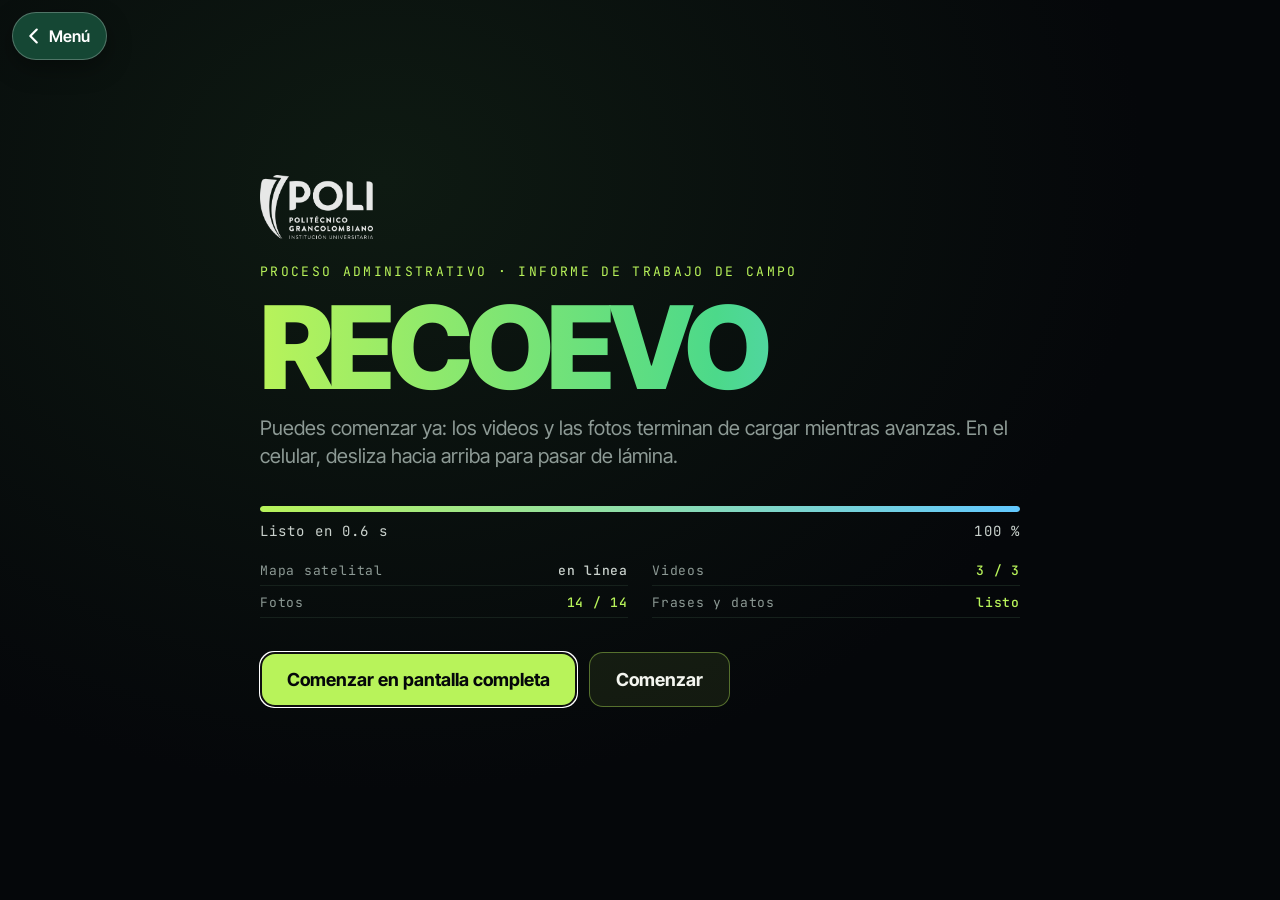
==== estudio-campo/index.html @ 3fbb31df "Web oficial de RECOEVO: menú principal y cinco secciones - La raíz ahora es el menú principal, pensa" ====
<!doctype html>
<html lang="es">
<head>
<meta charset="utf-8">
<meta name="viewport" content="width=device-width, initial-scale=1, viewport-fit=cover">
<title>RECOEVO · Estudio de campo</title>
<meta name="description" content="Resultados del estudio de campo de RECOEVO en Villa Rosita, Usme: 8 entrevistas, fotos y videos.">
<meta name="theme-color" content="#154734">
<link rel="icon" href="../assets/img/icono-192.png">
<link rel="stylesheet" href="lib/reveal.css">
<link rel="stylesheet" href="lib/maplibre-gl.css">
<style>
@font-face{font-family:"Inter Tight";src:url(lib/fonts/inter-tight-latin-wght-normal.woff2) format("woff2");font-weight:100 900;unicode-range:U+0000-00FF,U+0131,U+0152-0153,U+02BB-02BC,U+02C6,U+02DA,U+02DC,U+2000-206F,U+20AC,U+2122,U+2191,U+2193,U+2212,U+2215}
@font-face{font-family:"Inter Tight";src:url(lib/fonts/inter-tight-latin-ext-wght-normal.woff2) format("woff2");font-weight:100 900;unicode-range:U+0100-024F,U+1E00-1EFF,U+2020,U+20A0-20AB,U+20AD-20CF}
@font-face{font-family:"Fraunces";src:url(lib/fonts/fraunces-latin-wght-italic.woff2) format("woff2");font-weight:100 900;font-style:italic}
@font-face{font-family:"JB Mono";src:url(lib/fonts/jetbrains-mono-latin-wght-normal.woff2) format("woff2");font-weight:100 800}
:root{
  --bg:#05070A;--card:#0F161B;--line:#1C272E;--ink:#F3F5EF;--soft:#C9D1CC;--mute:#8D9A95;--dim:#56635E;
  --lime:#B8F35A;--green:#4CD98A;--amber:#FFB547;--coral:#FF6B5B;--sky:#62C8FF;--violet:#B79CFF;
  --sans:"Inter Tight",system-ui,sans-serif;--serif:"Fraunces",Georgia,serif;--mono:"JB Mono",ui-monospace,monospace;
}
html,body,.reveal-viewport{background:var(--bg)!important;margin:0}
.reveal{font-family:var(--sans);color:var(--ink);font-size:40px;letter-spacing:-.01em}
.reveal .slides{text-align:left}
.reveal .slides section:not(.stack){width:1920px;height:1080px;padding:0;box-sizing:border-box;top:0!important;overflow:hidden}
.pt .reveal .slides section:not(.stack){width:var(--pw,900px);height:var(--ph,1920px)}
.reveal .progress{height:4px;color:var(--lime);background:rgba(255,255,255,.05)}
.reveal h1,.reveal h2,.reveal h3,.reveal p{margin:0;text-transform:none;font-family:var(--sans);color:inherit;letter-spacing:-.035em;line-height:1}
.reveal img,.reveal video{margin:0;max-width:none;max-height:none}
.reveal a{color:inherit;text-decoration:none}
/* ===== layout ===== */
.pad{position:absolute;inset:0;padding:96px 130px 140px;display:flex;flex-direction:column;box-sizing:border-box}
.fill{flex:1;min-height:0}
.center{justify-content:center}
.split{display:grid;grid-template-columns:1fr 1fr;gap:70px;align-items:center}
.split.l{grid-template-columns:1.15fr .85fr}.split.vs1{grid-template-columns:auto auto 1fr;gap:34px}.split.vs2{grid-template-columns:auto 1fr 1fr;gap:34px}.split.vs3{grid-template-columns:auto 1fr;gap:60px;max-width:1300px}.split.r{grid-template-columns:.85fr 1.15fr}
.cols{display:grid;grid-template-columns:repeat(var(--n,3),1fr);gap:26px}
.bg{position:absolute;inset:0;background-size:cover;background-position:center}
.shade{position:absolute;inset:0;background:linear-gradient(90deg,rgba(5,7,10,.97) 0%,rgba(5,7,10,.86) 46%,rgba(5,7,10,.25) 100%)}
.shade-b{position:absolute;inset:0;background:linear-gradient(0deg,rgba(5,7,10,.97) 0%,rgba(5,7,10,.6) 50%,rgba(5,7,10,.15) 100%)}
.glow{position:absolute;border-radius:50%;filter:blur(130px);pointer-events:none}
.grain{position:fixed;inset:-50%;pointer-events:none;z-index:40;opacity:.05;background-image:url("data:image/svg+xml,%3Csvg xmlns='http://www.w3.org/2000/svg' width='200' height='200'%3E%3Cfilter id='n'%3E%3CfeTurbulence type='fractalNoise' baseFrequency='.9' numOctaves='3' stitchTiles='stitch'/%3E%3C/filter%3E%3Crect width='100%25' height='100%25' filter='url(%23n)'/%3E%3C/svg%3E");animation:grain 1.2s steps(6) infinite}
@keyframes grain{0%{transform:translate(0,0)}33%{transform:translate(-3%,2%)}66%{transform:translate(2%,-3%)}100%{transform:translate(0,0)}}
.gridbg{position:absolute;inset:0;background-image:linear-gradient(rgba(255,255,255,.028) 1px,transparent 1px),linear-gradient(90deg,rgba(255,255,255,.028) 1px,transparent 1px);background-size:80px 80px;-webkit-mask-image:radial-gradient(ellipse at 60% 40%,#000 20%,transparent 75%);mask-image:radial-gradient(ellipse at 60% 40%,#000 20%,transparent 75%)}
/* ===== type ===== */
.kicker{font-family:var(--mono);font-size:21px;letter-spacing:.18em;text-transform:uppercase;color:var(--lime);display:flex;align-items:center;gap:16px;flex-wrap:wrap}
.kicker::before{content:"";width:40px;height:2px;background:currentColor}
.kicker .n{padding:6px 12px;border:1.5px solid currentColor;border-radius:10px;letter-spacing:.1em}
.k-amber{color:var(--amber)}.k-coral{color:var(--coral)}.k-sky{color:var(--sky)}.k-violet{color:var(--violet)}
.t1{font-size:74px;font-weight:760;letter-spacing:-.04em;line-height:1.02;margin-top:28px;max-width:1500px}
.t1 em{font-style:normal}
.h-hero{font-size:150px;font-weight:800;letter-spacing:-.055em;line-height:.9}
.lead{font-size:36px;line-height:1.35;color:var(--soft);font-weight:400;letter-spacing:-.01em}
.mute{color:var(--mute)}.lime{color:var(--lime)}.amber{color:var(--amber)}.coral{color:var(--coral)}.sky{color:var(--sky)}.violet{color:var(--violet)}.green{color:var(--green)}
.grad{background:linear-gradient(90deg,var(--lime),var(--green) 60%,var(--sky));-webkit-background-clip:text;background-clip:text;color:transparent}
.quote{font-family:var(--serif);font-style:italic;font-weight:380;letter-spacing:-.02em;line-height:1.12}
.who{font-family:var(--mono);font-size:18px;letter-spacing:.12em;text-transform:uppercase;color:var(--mute);font-style:normal}
.num{font-variant-numeric:tabular-nums}
.mono{font-family:var(--mono);letter-spacing:.1em;text-transform:uppercase}
.foot{position:absolute;left:130px;right:130px;bottom:48px;display:flex;justify-content:space-between;gap:30px;font-family:var(--mono);font-size:16px;letter-spacing:.14em;text-transform:uppercase;color:var(--dim)}
/* ===== components ===== */
.card{background:linear-gradient(180deg,rgba(255,255,255,.045),rgba(255,255,255,.012));border:1.5px solid rgba(255,255,255,.08);border-radius:30px;padding:36px 40px;box-sizing:border-box;position:relative}
.photo{border-radius:26px;overflow:hidden;position:relative;box-shadow:0 40px 120px rgba(0,0,0,.55);background:#0B1014;cursor:zoom-in}
.photo img,.photo video{width:100%;height:100%;object-fit:cover;display:block}
.photo::after{content:"";position:absolute;right:16px;top:16px;width:44px;height:44px;border-radius:14px;background:rgba(5,7,10,.6) url("data:image/svg+xml,%3Csvg xmlns='http://www.w3.org/2000/svg' viewBox='0 0 24 24' fill='none' stroke='%23F3F5EF' stroke-width='2' stroke-linecap='round'%3E%3Cpath d='M15 3h6v6M9 21H3v-6M21 3l-7 7M3 21l7-7'/%3E%3C/svg%3E") center/22px no-repeat;opacity:.8}
.tag{position:absolute;left:18px;bottom:18px;font-family:var(--mono);font-size:16px;letter-spacing:.1em;text-transform:uppercase;background:rgba(5,7,10,.78);backdrop-filter:blur(8px);padding:9px 14px;border-radius:11px;color:#DDE3DF;max-width:calc(100% - 60px)}
.vbadge{position:absolute;left:18px;top:18px;font-family:var(--mono);font-size:15px;letter-spacing:.12em;background:var(--coral);color:#05070A;padding:6px 11px;border-radius:9px;font-weight:700}
.ic{width:84px;height:84px;border-radius:24px;display:grid;place-items:center;flex:none;color:var(--lime);background:radial-gradient(120% 120% at 0% 0%,rgba(184,243,90,.16),rgba(255,255,255,.02) 60%);border:1.5px solid rgba(255,255,255,.1);box-shadow:inset 0 1px 0 rgba(255,255,255,.08)}
.ic svg{width:44px;height:44px;fill:none;stroke:currentColor;stroke-width:2.3;stroke-linecap:round;stroke-linejoin:round}
.ic.sm{width:62px;height:62px;border-radius:19px}.ic.sm svg{width:32px;height:32px}
.ic.lg{width:112px;height:112px;border-radius:32px}.ic.lg svg{width:58px;height:58px}
.ic.coral{color:var(--coral);background:radial-gradient(120% 120% at 0% 0%,rgba(255,107,91,.2),rgba(255,255,255,.02) 60%)}
.ic.amber{color:var(--amber);background:radial-gradient(120% 120% at 0% 0%,rgba(255,181,71,.2),rgba(255,255,255,.02) 60%)}
.ic.sky{color:var(--sky);background:radial-gradient(120% 120% at 0% 0%,rgba(98,200,255,.2),rgba(255,255,255,.02) 60%)}
.ic.violet{color:var(--violet);background:radial-gradient(120% 120% at 0% 0%,rgba(183,156,255,.2),rgba(255,255,255,.02) 60%)}
.so{border-left:4px solid var(--lime);padding:2px 0 2px 28px}
.so .l{font-family:var(--mono);font-size:17px;letter-spacing:.16em;text-transform:uppercase;color:var(--lime)}
.so .t{font-size:31px;line-height:1.3;color:var(--ink);margin-top:10px;font-weight:500;letter-spacing:-.012em}
.so .r{font-size:26px;line-height:1.3;color:var(--mute);margin-top:14px}
.so .r b{color:var(--lime);font-weight:600}
.so.coral{border-color:var(--coral)}.so.coral .l{color:var(--coral)}.so.amber{border-color:var(--amber)}.so.amber .l{color:var(--amber)}.so.violet{border-color:var(--violet)}.so.violet .l{color:var(--violet)}.so.sky{border-color:var(--sky)}.so.sky .l{color:var(--sky)}
.big{font-size:190px;font-weight:820;letter-spacing:-.06em;line-height:.82}
.big small{font-size:.36em;color:var(--mute);font-weight:700;letter-spacing:-.03em}
.statl{font-size:26px;color:var(--mute);line-height:1.3;margin-top:14px}
/* evidencia clicable */
[data-ev]{cursor:pointer}
.evb{display:inline-flex;align-items:center;gap:10px;font-family:var(--mono);font-size:17px;letter-spacing:.1em;text-transform:uppercase;color:var(--ink);padding:10px 16px;border-radius:12px;background:rgba(184,243,90,.1);border:1.5px solid rgba(184,243,90,.35);cursor:pointer;white-space:nowrap;transition:.2s}
.evb:hover{background:rgba(184,243,90,.2)}
.evb::before{content:"";width:18px;height:18px;background:url("data:image/svg+xml,%3Csvg xmlns='http://www.w3.org/2000/svg' viewBox='0 0 24 24' fill='none' stroke='%23B8F35A' stroke-width='2.2' stroke-linecap='round'%3E%3Cpath d='M4 6h16M4 12h16M4 18h10'/%3E%3C/svg%3E") center/contain no-repeat}
.evn{border-bottom:3px dotted rgba(184,243,90,.55)}
.evq{cursor:pointer}.evq::after{content:" ▶";font-family:var(--mono);font-style:normal;font-size:.55em;color:var(--lime);vertical-align:middle;opacity:.8}
.evn:hover{border-bottom-color:var(--lime)}
.row{display:flex;gap:28px;align-items:center;flex-wrap:wrap}
/* map */
#map{position:absolute;inset:0;background:#05070A}
.hud{position:absolute;inset:0;pointer-events:none;z-index:5}
.hud .vign{position:absolute;inset:0;background:radial-gradient(ellipse at 50% 50%,transparent 45%,rgba(5,7,10,.75) 100%)}
.hud .corner{position:absolute;width:60px;height:60px;border-color:rgba(184,243,90,.7);border-style:solid;border-width:0}
.hud .c1{left:70px;top:70px;border-left-width:3px;border-top-width:3px}.hud .c2{right:70px;top:70px;border-right-width:3px;border-top-width:3px}
.hud .c3{left:70px;bottom:70px;border-left-width:3px;border-bottom-width:3px}.hud .c4{right:70px;bottom:70px;border-right-width:3px;border-bottom-width:3px}
.hud .data{position:absolute;right:110px;top:104px;text-align:right;font-family:var(--mono);color:var(--soft);font-size:19px;letter-spacing:.12em;line-height:1.9;text-shadow:0 2px 12px #000}
.hud .data b{color:var(--lime);font-weight:500}
.hud .rec{position:absolute;left:110px;top:104px;font-family:var(--mono);font-size:19px;letter-spacing:.16em;color:var(--soft);display:flex;align-items:center;gap:12px;text-shadow:0 2px 12px #000}
.hud .rec i{width:12px;height:12px;border-radius:50%;background:var(--coral);box-shadow:0 0 14px var(--coral);animation:blink 1.2s infinite}
@keyframes blink{50%{opacity:.2}}
.hud .cross{position:absolute;left:50%;top:50%;width:70px;height:70px;transform:translate(-50%,-50%);opacity:.5}
.hud .cross::before,.hud .cross::after{content:"";position:absolute;background:var(--lime)}
.hud .cross::before{left:50%;top:0;bottom:0;width:1.5px}.hud .cross::after{top:50%;left:0;right:0;height:1.5px}
.compass{position:absolute;right:110px;top:230px;width:120px;z-index:6}
.pt .compass{right:90px;top:250px}
.maplabel{position:absolute;left:130px;bottom:130px;z-index:6;text-shadow:0 4px 30px rgba(0,0,0,.7)}
.maplabel .place{font-size:160px;font-weight:820;letter-spacing:-.06em;line-height:.9}
.mapnote{position:absolute;right:130px;bottom:130px;width:640px;z-index:6;opacity:0;background:rgba(8,12,15,.8);backdrop-filter:blur(16px)}
.pinmk{width:30px;height:30px;position:relative}
.pinmk i{position:absolute;inset:0;border-radius:50%;background:var(--lime);box-shadow:0 0 0 7px rgba(184,243,90,.25),0 0 40px var(--lime)}
.pinmk b{position:absolute;inset:0;border-radius:50%;border:3px solid var(--lime);animation:ping 2s infinite}
@keyframes ping{0%{transform:scale(1);opacity:1}100%{transform:scale(7);opacity:0}}
.zonelbl{font-family:var(--mono);font-size:17px;letter-spacing:.14em;text-transform:uppercase;color:#05070A;background:var(--lime);padding:8px 14px;border-radius:10px;white-space:nowrap;box-shadow:0 10px 30px rgba(0,0,0,.4)}
.maplibregl-ctrl-attrib{font-size:11px!important;background:rgba(0,0,0,.4)!important;color:#aaa!important}.maplibregl-ctrl-attrib a{color:#ccc!important}
/* chain */
.chain{display:grid;grid-template-columns:repeat(6,1fr);gap:0;position:relative;margin-top:50px}
.chain .ln{position:absolute;left:8%;right:8%;top:62px;height:4px;background:#2A3A42;transform-origin:left}
.cn{text-align:center;position:relative;z-index:2}
.cn .ic{margin:0 auto;width:128px;height:128px;border-radius:38px;background-color:#0F161B}
.cn .ic svg{width:62px;height:62px}
.cn .tt{font-size:29px;font-weight:680;margin-top:22px;letter-spacing:-.02em;line-height:1.1}
.cn .nn{font-family:var(--mono);font-size:19px;color:var(--mute);margin-top:10px}
.brk{position:absolute;top:40px;width:44px;height:44px;z-index:3;display:grid;place-items:center;border-radius:50%;background:var(--coral);color:#05070A;font-weight:800;font-size:22px;font-family:var(--mono);box-shadow:0 0 30px rgba(255,107,91,.7);right:-22px}
/* heat */
.heat{display:grid;grid-template-columns:170px repeat(17,1fr);gap:6px;font-family:var(--mono)}
.heat .h{font-size:15px;color:var(--mute);padding-bottom:10px;writing-mode:vertical-rl;transform:rotate(180deg);height:150px;display:flex;align-items:center;font-family:var(--sans);font-weight:560}
.heat .r{font-size:21px;color:var(--soft);display:flex;flex-direction:column;justify-content:center}
.heat .r small{font-size:14px;color:var(--dim);font-family:var(--sans)}
.heat .c{height:48px;border-radius:9px;display:grid;place-items:center;font-size:19px;font-weight:700;color:rgba(5,7,10,.85)}
.heat .c[data-ev]:hover{outline:2px solid #fff}
/* hyp */
.hyp{display:grid;grid-template-columns:90px 1fr auto;align-items:center;gap:34px;padding:26px 0;border-bottom:1.5px solid var(--line)}
.hyp .id{font-family:var(--mono);font-size:26px;color:var(--mute)}
.hyp .txt{font-size:40px;font-weight:640;letter-spacing:-.025em;line-height:1.1}
.hyp .txt small{display:block;font-size:25px;color:var(--mute);font-weight:400;margin-top:10px;letter-spacing:0}
.verdict{padding:14px 26px;border-radius:999px;font-weight:720;font-size:26px;white-space:nowrap}
.v-ok{background:rgba(76,217,138,.14);color:var(--green);border:1.5px solid rgba(76,217,138,.4)}
.v-mid{background:rgba(255,181,71,.12);color:var(--amber);border:1.5px solid rgba(255,181,71,.4)}
.v-new{background:rgba(98,200,255,.12);color:var(--sky);border:1.5px solid rgba(98,200,255,.4)}
/* ficha */
.ficha{display:grid;grid-template-columns:repeat(4,1fr);gap:22px 30px;margin-top:30px}
.ficha div{border-top:1.5px solid var(--line);padding-top:16px}
.ficha dt{font-family:var(--mono);font-size:16px;letter-spacing:.14em;text-transform:uppercase;color:var(--lime);margin-bottom:10px}
.ficha dd{margin:0;font-size:20px;line-height:1.32;color:#D6DDD8}
.ficha dd i{font-style:italic;color:var(--soft)}
.ficha dd.simple{margin-top:10px;font-size:19px;color:var(--soft);padding:9px 12px;border-radius:10px;background:rgba(184,243,90,.07);border-left:3px solid var(--lime)}
.ficha dd.simple b{color:var(--lime);font-weight:600}
/* receipt */
.receipt{width:500px;background:#F1F2EC;color:#0B1014;border-radius:22px 22px 0 0;padding:40px 44px 56px;box-shadow:0 60px 140px rgba(0,0,0,.6);transform:rotate(-3deg);position:relative;font-family:var(--mono);margin:0 auto}
.receipt::after{content:"";position:absolute;left:0;right:0;bottom:-22px;height:22px;background:linear-gradient(-45deg,transparent 11px,#F1F2EC 0) 0 0/22px 22px,linear-gradient(45deg,transparent 11px,#F1F2EC 0) 0 0/22px 22px}
.receipt .li{display:flex;justify-content:space-between;font-size:19px;letter-spacing:.06em;padding:11px 0;border-bottom:1.5px dashed #BFC4BC}
.stamp{position:absolute;right:-40px;bottom:64px;transform:rotate(-14deg);border:5px solid var(--coral);color:var(--coral);padding:12px 20px;border-radius:14px;font-family:var(--mono);font-weight:800;font-size:24px;letter-spacing:.1em;background:rgba(241,242,236,.92);text-align:center;line-height:1.2}
/* faces row */
.people{display:grid;grid-template-columns:repeat(8,1fr);gap:14px}
.pf{text-align:center}.pf .id{font-family:var(--mono);font-size:19px;color:var(--soft);margin-top:12px}.pf .v{font-size:30px;font-weight:760;margin-top:4px}
/* prototype */
.proto{display:grid;grid-template-columns:1fr 560px 1fr;gap:50px;align-items:center}
.call{display:flex;gap:20px;align-items:flex-start}
.call.rt{flex-direction:row-reverse;text-align:right}
.call .ct{font-size:28px;font-weight:700;letter-spacing:-.02em;line-height:1.12}
.call .cw{font-size:21px;color:var(--mute);margin-top:8px;line-height:1.3}
.call .cw b{color:var(--amber);font-weight:600}
.qr{display:flex;gap:22px;align-items:center;padding:14px 24px 14px 14px;border-radius:24px;background:rgba(184,243,90,.08);border:1.5px solid rgba(184,243,90,.35)}
.qr img{width:140px;height:140px;border-radius:12px;display:block}
/* divider */
.divnum{font-family:var(--mono);font-size:30px;color:var(--lime);letter-spacing:.2em}

/* ===== MODAL DE EVIDENCIA ===== */
.modal{position:fixed;inset:0;z-index:100;display:none;background:rgba(3,5,7,.78);backdrop-filter:blur(10px);font-family:var(--sans);color:var(--ink)}
.modal.on{display:flex;align-items:center;justify-content:center}
.mbox{width:min(1100px,94vw);max-height:90vh;display:flex;flex-direction:column;background:#0B1115;border:1px solid #22303A;border-radius:22px;box-shadow:0 40px 120px rgba(0,0,0,.6);overflow:hidden}
.mhead{padding:26px 30px 18px;border-bottom:1px solid #1C272E}
.mhead .k{font-family:var(--mono);font-size:12px;letter-spacing:.18em;text-transform:uppercase;color:var(--lime)}
.mhead h3{font-size:clamp(20px,2.4vw,30px);font-weight:720;letter-spacing:-.02em;margin:8px 0 0;line-height:1.15}
.mhead .how{font-size:14px;color:var(--mute);margin-top:10px;line-height:1.45}
.mhead .stats{display:flex;gap:10px;flex-wrap:wrap;margin-top:14px}
.chipf{font-family:var(--mono);font-size:12px;letter-spacing:.06em;padding:7px 11px;border-radius:9px;border:1px solid #2A3A44;background:#10181D;color:var(--soft);cursor:pointer}
.chipf.on{background:var(--lime);color:#05070A;border-color:var(--lime)}
.mclose{position:absolute;right:18px;top:16px;width:40px;height:40px;border-radius:12px;border:1px solid #2A3A44;background:#10181D;color:#fff;font-size:20px;cursor:pointer}
.mlist{overflow:auto;padding:10px 30px 26px}
.it{padding:16px 0;border-bottom:1px solid #16212A}
.it .meta{display:flex;gap:10px;flex-wrap:wrap;align-items:center;font-family:var(--mono);font-size:12px;letter-spacing:.06em;color:var(--mute)}
.it .meta b{color:var(--lime);font-weight:600;font-size:13px}
.it .q{font-size:13px;color:var(--dim);margin-top:8px;line-height:1.4}
.it .e{font-family:var(--serif);font-style:italic;font-size:clamp(16px,1.6vw,20px);line-height:1.45;color:#EDF1EC;margin-top:8px}
.it .o{font-size:14px;line-height:1.5;color:var(--mute);margin-top:8px;padding:10px 12px;background:#0E161B;border-radius:10px;display:none}
.it.lit .o{display:block}
.it .tools{display:flex;gap:8px;margin-top:10px;flex-wrap:wrap;align-items:center}
.btn{font-family:var(--mono);font-size:12px;letter-spacing:.06em;padding:7px 12px;border-radius:9px;border:1px solid #2A3A44;background:#121B21;color:var(--soft);cursor:pointer}
.btn.play{color:#05070A;background:var(--lime);border-color:var(--lime)}
.btn.play.on{background:var(--coral);border-color:var(--coral)}
.ctag{font-family:var(--mono);font-size:11px;padding:4px 8px;border-radius:7px;background:#16212A;color:var(--soft)}
.lvl{display:inline-flex;align-items:center;gap:6px;font-family:var(--mono);font-size:11px;padding:3px 8px 3px 4px;border-radius:7px;background:#16212A}
.grp{font-family:var(--mono);font-size:12px;letter-spacing:.14em;text-transform:uppercase;color:var(--amber);margin:18px 0 0}
/* ===== VISOR DE FOTOS ===== */
.lbx{position:fixed;inset:0;z-index:110;display:none;background:rgba(2,3,5,.94)}
.lbx.on{display:block}
.lstage{position:absolute;inset:0;overflow:hidden;cursor:grab;touch-action:none}
.lstage.drag{cursor:grabbing}
.lstage img,.lstage video{position:absolute;left:50%;top:50%;max-width:92vw;max-height:84vh;transform-origin:center;user-select:none;-webkit-user-drag:none}
.ltools{position:absolute;left:50%;bottom:26px;transform:translateX(-50%);display:flex;gap:8px;background:rgba(16,24,29,.9);border:1px solid #2A3A44;padding:8px;border-radius:14px;z-index:2}
.ltools button{width:46px;height:46px;border-radius:10px;border:0;background:#1A252C;color:#fff;font-size:22px;cursor:pointer;font-family:var(--mono)}
.ltools .z{min-width:70px;display:grid;place-items:center;color:var(--soft);font-family:var(--mono);font-size:13px}
.lcap{position:absolute;left:24px;top:22px;right:90px;color:var(--soft);font-family:var(--sans);font-size:16px;line-height:1.4;z-index:2}
.lcap b{color:var(--lime);font-family:var(--mono);font-size:12px;letter-spacing:.14em;text-transform:uppercase;display:block;margin-bottom:4px}
.lclose{position:absolute;right:20px;top:18px;width:46px;height:46px;border-radius:12px;border:1px solid #2A3A44;background:#10181D;color:#fff;font-size:22px;cursor:pointer;z-index:2}

/* ===== VERSIÓN VERTICAL (móvil) ===== */
.pt .pad{padding:150px 54px 130px;justify-content:center}
.pt .pad>.fill{flex:0 0 auto}
.pt .cols.fill>.photo{height:470px}
.pt .cols.fill>div>.photo{height:300px;flex:none!important}
.pt .t1{font-size:60px;margin-top:22px}
.pt .so .t{font-size:30px}.pt .so .r{font-size:26px}
.pt .card{padding:30px 32px}
.pt .cover h1{font-size:170px!important}.pt .cv-sub{font-size:44px!important}
.pt .foot{left:54px;right:54px;bottom:44px;font-size:14px;flex-direction:column;gap:6px}
.pt .split,.pt .split.l,.pt .split.r,.pt .split.vs1,.pt .split.vs2,.pt .split.vs3{grid-template-columns:1fr;gap:44px}
.pt .split.vs1>.photo,.pt .split.vs2>.photo,.pt .split.vs3>.photo{justify-self:center}
.pt .cols{grid-template-columns:repeat(var(--pn,1),1fr);gap:22px}
.pt .t1{font-size:70px}
.pt .h-hero{font-size:132px}
.pt .big{font-size:170px}
.pt .shade{background:linear-gradient(0deg,rgba(5,7,10,.98) 0%,rgba(5,7,10,.88) 55%,rgba(5,7,10,.35) 100%)}
.pt .ph-l{height:var(--pph,560px)!important}
.pt .hide-pt:not(.photo){display:none!important}
/* móvil: todas las fotos visibles en cuadrícula de 2 columnas */
.pt .cols.fill{grid-template-columns:1fr 1fr!important;gap:16px}
.pt .cols.fill>.photo{height:330px!important}
.pt .cols.fill>.photo:first-child{grid-column:1/-1;height:460px!important}
.pt .fauna-g>.card{grid-column:1/-1}
.pt .split.vs1{grid-template-columns:1fr 1fr!important;gap:18px}
.pt .split.vs1>.photo{height:600px!important;width:100%;aspect-ratio:auto!important}
.pt .split.vs1>.so,.pt .split.vs3>.so{grid-column:1/-1}
.pt .split.vs3>.photo{height:640px!important}
.pt .only-ls{display:none!important}
.only-pt{display:none}.pt .only-pt{display:block}.pt .heatT.only-pt{display:grid}html:not(.pt) .heatT{display:none!important}
.pt .chain{grid-template-columns:1fr;gap:16px;margin-top:34px}
.pt .chain .ln{left:64px;right:auto;width:4px;top:40px;bottom:40px;height:auto;transform-origin:top}
.pt .cn{display:flex;align-items:center;gap:30px;text-align:left}
.pt .cn .ic{margin:0;width:96px;height:96px}.pt .cn .ic svg{width:48px;height:48px}.pt .brks{margin-top:34px!important;gap:16px}
.pt .cn .tt{margin-top:0}
.pt .brk{right:auto;left:92px;top:auto;bottom:-32px}
.heatT{display:grid;grid-template-columns:250px repeat(8,1fr) 60px;gap:5px;font-family:var(--mono)}
.heatT .hh{font-size:17px;color:var(--soft);text-align:center;padding-bottom:6px}
.heatT .rl{font-family:var(--sans);font-size:19px;font-weight:600;display:flex;align-items:center;line-height:1.1}
.heatT .c{height:54px;border-radius:8px;display:grid;place-items:center;font-size:18px;font-weight:700;color:rgba(5,7,10,.85)}
.pt .heat{grid-template-columns:120px repeat(17,1fr);gap:4px}
.pt .heat .h{height:280px;font-size:17px}
.pt .heat .c{height:96px;font-size:18px;border-radius:8px}
.pt .heat .r{font-size:17px}.pt .heat .r small{display:none}
.pt .hyp{grid-template-columns:70px 1fr;gap:20px}.pt .hyp .verdict{grid-column:2;justify-self:start}
.pt .ficha{grid-template-columns:1fr 1fr;gap:26px 30px}
.pt .ficha dd{font-size:26px}.pt .ficha dd.simple{font-size:24px}.pt .ficha dt{font-size:19px}
.pt .people{grid-template-columns:repeat(4,1fr);gap:26px 14px}
.pt .proto{grid-template-columns:1fr;gap:30px}
.pt .proto .pimg{height:440px!important;width:440px!important;margin:0 auto}
.pt .call.rt{flex-direction:row;text-align:left}
.pt .maplabel{left:54px;bottom:150px}.pt .maplabel .place{font-size:110px}
.pt .mapnote{left:54px;right:54px;width:auto;bottom:380px}
.pt .hud .data{right:80px;top:110px;font-size:16px}.pt .hud .rec{left:80px;top:110px;font-size:14px}.pt .hud .c1,.pt .hud .c2{top:60px}.pt .hud .c1,.pt .hud .c3{left:40px}.pt .hud .c2,.pt .hud .c4{right:40px}
.pt .receipt{transform:rotate(-2deg);width:470px}
.pt .stamp{right:-8px;bottom:auto;top:40px;font-size:19px;padding:10px 14px}


/* ===== portada: carrusel ===== */
.kb{position:absolute;inset:0;overflow:hidden;background:#05070A;z-index:0;isolation:isolate}
.kb img{position:absolute;inset:0;width:100%;height:100%;object-fit:cover;opacity:0;filter:saturate(1) brightness(.9);will-change:transform,opacity;transform-origin:50% 50%}
.cover .shade{background:linear-gradient(90deg,rgba(5,7,10,.9) 0%,rgba(5,7,10,.66) 38%,rgba(5,7,10,.18) 72%,rgba(5,7,10,.05) 100%),linear-gradient(0deg,rgba(5,7,10,.75) 0%,rgba(5,7,10,0) 32%)}
.pt .cover .shade{background:linear-gradient(0deg,rgba(5,7,10,.92) 0%,rgba(5,7,10,.7) 55%,rgba(5,7,10,.25) 100%)}
.cover .pad p,.cover .pad .cols div,.cover .pad .cv-team div{text-shadow:0 2px 18px rgba(0,0,0,.65)}.cover .pad h1{filter:drop-shadow(0 6px 26px rgba(0,0,0,.55))}
.kbdots{position:absolute;right:130px;bottom:100px;display:flex;gap:10px;z-index:6}
.kbdots i{width:34px;height:4px;border-radius:2px;background:rgba(255,255,255,.25);transition:background .6s}
.kbdots i.on{background:var(--lime)}
.cv-logo{height:118px;width:auto;display:block;align-self:flex-start;object-fit:contain}
.pt .cv-logo{height:96px}.pt .kbdots{right:54px;bottom:120px}
/* ===== logo institucional en las láminas ===== */
.poli{position:absolute;right:130px;top:40px;height:46px;width:auto;opacity:.75;z-index:7;pointer-events:none;margin:0}
.pt .poli{right:54px;top:56px;height:44px}
#loader .ld-logo{height:64px;width:auto;display:block;margin-bottom:26px;opacity:.9;align-self:flex-start}

/* ===== MÓVIL: sin efectos que parpadean en GPUs de celular ===== */
.pt .grain{display:none}
.pt .glow{display:none}
.pt *{backdrop-filter:none!important;-webkit-backdrop-filter:none!important}
.pt .kb img{filter:none;will-change:auto;transform:none!important}
.pt .photo{box-shadow:0 14px 40px rgba(0,0,0,.45)}
.pt .tag{background:rgba(5,7,10,.88)}
.pt .mapnote{background:rgba(8,12,15,.94)}
.fauna-g{grid-template-columns:1fr 1fr 1fr .8fr}
/* indicación para avanzar (móvil) */
.swipe{position:absolute;left:0;right:0;bottom:150px;display:none;flex-direction:column;align-items:center;gap:10px;z-index:8;color:var(--lime);font-family:var(--mono);font-size:22px;letter-spacing:.14em;text-transform:uppercase;pointer-events:none}
.pt .swipe{display:flex}
.swipe svg{width:56px;height:56px;animation:bob 1.6s ease-in-out infinite}
@keyframes bob{0%,100%{transform:translateY(0);opacity:.6}50%{transform:translateY(-14px);opacity:1}}
.pt .reveal .controls{color:var(--lime)}
.pt .reveal .controls .navigate-down,.pt .reveal .controls .navigate-up{transform:scale(1.35)}
/* ===== PANTALLA DE CARGA ===== */
#loader{position:fixed;inset:0;z-index:200;background:radial-gradient(ellipse at 30% 20%,#0E1A12 0%,#05070A 60%);display:flex;align-items:center;justify-content:center;font-family:var(--sans);color:var(--ink);transition:opacity .8s}
#loader.off{opacity:0;pointer-events:none}
#loader .box{width:min(760px,88vw)}
#loader .brand{font-size:clamp(54px,9vw,120px);font-weight:840;letter-spacing:-.06em;line-height:.9;background:linear-gradient(90deg,var(--lime),var(--green) 60%,var(--sky));-webkit-background-clip:text;background-clip:text;color:transparent}
#loader .sub{font-size:clamp(15px,1.6vw,20px);color:var(--mute);margin-top:14px;line-height:1.4}
#loader .bar{height:6px;border-radius:3px;background:#16211C;margin-top:36px;overflow:hidden}
#loader .bar i{display:block;height:100%;width:0;background:linear-gradient(90deg,var(--lime),var(--sky));border-radius:3px;transition:width .25s}
#loader .pct{font-family:var(--mono);font-size:14px;color:var(--soft);margin-top:12px;display:flex;justify-content:space-between;letter-spacing:.08em}
#loader ul{list-style:none;padding:0;margin:26px 0 0;display:grid;grid-template-columns:1fr 1fr;gap:10px 24px;font-family:var(--mono);font-size:13px;letter-spacing:.06em;color:var(--mute)}
#loader li{display:flex;justify-content:space-between;border-bottom:1px solid #16211C;padding-bottom:8px}
#loader li b{color:var(--soft);font-weight:500}#loader li.ok b{color:var(--lime)}
#loader .go{margin-top:34px;display:flex;gap:12px;flex-wrap:wrap;opacity:.35;pointer-events:none;transition:opacity .4s}
#loader .go.ready{opacity:1;pointer-events:auto}
#loader button{font-family:var(--sans);font-size:18px;font-weight:700;padding:16px 26px;border-radius:14px;border:1.5px solid rgba(184,243,90,.4);background:rgba(184,243,90,.08);color:var(--ink);cursor:pointer}
#loader button.primary{background:var(--lime);color:#05070A;border-color:var(--lime)}
#loader .note{font-size:13px;color:var(--dim);margin-top:18px;line-height:1.45}
/* botón fijo para volver al menú de la web */
.volver-menu{position:fixed;z-index:100000;top:max(12px,env(safe-area-inset-top));left:max(12px,env(safe-area-inset-left));display:inline-flex;align-items:center;gap:4px;min-height:46px;padding:0 16px 0 10px;border-radius:999px;background:#154734;color:#fff;text-decoration:none;font:600 16px/1 "Inter Tight",system-ui,sans-serif;box-shadow:0 8px 24px rgba(0,0,0,.35);border:1px solid rgba(255,255,255,.25)}
.volver-menu svg{width:22px;height:22px;fill:none;stroke:currentColor;stroke-width:2.4;stroke-linecap:round;stroke-linejoin:round}
.volver-menu:active{transform:scale(.95)}
.reveal .controls{z-index:30}
</style>
</head>
<body>
<svg width="0" height="0" style="position:absolute">
 <defs>
  <symbol id="i-pot" viewBox="0 0 48 48"><path d="M9 21h30v11a9 9 0 0 1-9 9H18a9 9 0 0 1-9-9z"/><path d="M5 21h38"/><path d="M20 15h8"/><path d="M17 10c0-2 2-2 2-4M24 10c0-2 2-2 2-4M31 10c0-2 2-2 2-4"/></symbol>
  <symbol id="i-bag" viewBox="0 0 48 48"><path d="M13 19h22l-2 20a4 4 0 0 1-4 4H19a4 4 0 0 1-4-4z"/><path d="M18 19l6-7 6 7"/><path d="M21 9l3 3 3-3"/><path d="M19 29h10"/></symbol>
  <symbol id="i-shut" viewBox="0 0 48 48"><path d="M9 42V17L24 9l15 8v25"/><path d="M18 42V27h12v15"/><path d="M4 42h40"/><path d="M33 22h2"/></symbol>
  <symbol id="i-dog" viewBox="0 0 48 48"><path d="M14 15l-5 11 6 2"/><path d="M34 15l5 11-6 2"/><path d="M14 15c3-3 6-4 10-4s7 1 10 4v13c0 7-5 12-10 12s-10-5-10-12z"/><circle cx="19.5" cy="24" r="1.4" fill="currentColor"/><circle cx="28.5" cy="24" r="1.4" fill="currentColor"/><path d="M21 33c1.8 1.4 4.2 1.4 6 0"/><path d="M24 29v4"/></symbol>
  <symbol id="i-wind" viewBox="0 0 48 48"><path d="M5 18h23a5 5 0 1 0-5-5"/><path d="M5 26h32a5 5 0 1 1-5 5"/><path d="M5 34h14"/></symbol>
  <symbol id="i-truck" viewBox="0 0 48 48"><path d="M4 13h24v21H4z"/><path d="M28 20h8l7 7v7H28"/><circle cx="12" cy="36" r="4"/><circle cx="35" cy="36" r="4"/></symbol>
  <symbol id="i-mega" viewBox="0 0 48 48"><path d="M8 20v8h6l17 8V12L14 20z"/><path d="M37 18a8 8 0 0 1 0 12"/><path d="M14 28l3 10h5l-2-10"/></symbol>
  <symbol id="i-bin" viewBox="0 0 48 48"><path d="M11 14h26"/><path d="M20 14v-4h8v4"/><path d="M14 14l2 26a3 3 0 0 0 3 3h10a3 3 0 0 0 3-3l2-26"/><path d="M24 34V24"/><path d="M24 28c-4 0-6-2-6-6 4 0 6 2 6 6zM24 26c3 0 5-2 5-5-3 0-5 2-5 5z"/></symbol>
  <symbol id="i-users" viewBox="0 0 48 48"><circle cx="17" cy="16" r="5.5"/><circle cx="32" cy="17" r="4.5"/><path d="M6 39c0-6.5 5-11 11-11s11 4.5 11 11"/><path d="M28 30c1.2-1.2 2.6-1.8 4-1.8 5 0 9 4 9 10"/></symbol>
  <symbol id="i-sprout" viewBox="0 0 48 48"><path d="M24 42V22"/><path d="M24 27c0-8-6-12-14-12 0 8 6 12 14 12z"/><path d="M24 22c0-7 5-11 13-11 0 7-5 11-13 11z"/><path d="M14 42h20"/></symbol>
  <symbol id="i-rabbit" viewBox="0 0 48 48"><path d="M19 22c-2-6-2-14 1-15s5 8 5 14"/><path d="M29 22c2-6 2-14-1-15s-5 8-5 14"/><circle cx="24" cy="31" r="10"/><circle cx="20.5" cy="30" r="1.3" fill="currentColor"/><circle cx="27.5" cy="30" r="1.3" fill="currentColor"/><path d="M22.5 35h3"/></symbol>
  <symbol id="i-plant" viewBox="0 0 48 48"><path d="M13 28h22l-3 14H16z"/><path d="M24 28V17"/><path d="M24 21c-5 0-8-3-8-8 5 0 8 3 8 8z"/><path d="M24 18c4 0 7-3 7-7-4 0-7 3-7 7z"/></symbol>
  <symbol id="i-house" viewBox="0 0 48 48"><path d="M7 22L24 9l17 13"/><path d="M12 19v21h24V19"/><path d="M20 40V29h8v11"/></symbol>
  <symbol id="i-store" viewBox="0 0 48 48"><path d="M8 17l3-9h26l3 9"/><path d="M6 17a6 6 0 0 0 12 0 6 6 0 0 0 12 0 6 6 0 0 0 12 0"/><path d="M10 24v16h28V24"/><path d="M20 40V30h8v10"/></symbol>
  <symbol id="i-leader" viewBox="0 0 48 48"><circle cx="24" cy="23" r="6"/><path d="M12 43c0-7 5-11 12-11s12 4 12 11"/><path d="M24 4l1.8 3.6 4 .6-2.9 2.8.7 4-3.6-1.9-3.6 1.9.7-4-2.9-2.8 4-.6z"/></symbol>
  <symbol id="i-apple" viewBox="0 0 48 48"><path d="M24 17c-3-3-12-3-13 6s5 18 9 18c2 0 3-1 4-1s2 1 4 1c4 0 10-9 9-18s-10-9-13-6z"/><path d="M24 17c0-4 2-7 5-9"/></symbol>
  <symbol id="i-mic" viewBox="0 0 48 48"><rect x="18" y="6" width="12" height="22" rx="6"/><path d="M12 22a12 12 0 0 0 24 0"/><path d="M24 34v8M18 42h12"/></symbol>
  <symbol id="i-wave" viewBox="0 0 48 48"><path d="M4 24h5l3-8 4 16 4-22 4 28 4-18 4 10 3-6h9"/></symbol>
  <symbol id="i-split" viewBox="0 0 48 48"><path d="M8 13h32M8 24h14M8 35h22"/><path d="M28 24h12"/><path d="M36 20l4 4-4 4"/></symbol>
  <symbol id="i-tag" viewBox="0 0 48 48"><path d="M6 24V8h16l20 20-14 14z"/><circle cx="14" cy="16" r="2.5"/></symbol>
  <symbol id="i-bars" viewBox="0 0 48 48"><path d="M7 41h34"/><rect x="11" y="26" width="6" height="15" rx="1.5"/><rect x="21" y="16" width="6" height="25" rx="1.5"/><rect x="31" y="8" width="6" height="33" rx="1.5"/></symbol>
  <symbol id="i-camera" viewBox="0 0 48 48"><path d="M6 16h8l3-5h14l3 5h8v24H6z"/><circle cx="24" cy="27" r="7"/></symbol>
  <symbol id="i-eye" viewBox="0 0 48 48"><path d="M4 24s7-12 20-12 20 12 20 12-7 12-20 12S4 24 4 24z"/><circle cx="24" cy="24" r="5"/></symbol>
  <symbol id="i-plugoff" viewBox="0 0 48 48"><path d="M18 6v8M30 6v8"/><path d="M14 14h20v8a10 10 0 0 1-20 0z"/><path d="M24 32v10"/><path d="M6 6l36 36"/></symbol>
  <symbol id="i-odor" viewBox="0 0 48 48"><path d="M15 38c-4-5 4-9 0-14s4-9 0-14"/><path d="M24 38c-4-5 4-9 0-14s4-9 0-14"/><path d="M33 38c-4-5 4-9 0-14s4-9 0-14"/><path d="M6 43L42 5"/></symbol>
  <symbol id="i-lock" viewBox="0 0 48 48"><rect x="10" y="20" width="28" height="22" rx="4"/><path d="M16 20v-6a8 8 0 0 1 16 0v6"/><circle cx="24" cy="31" r="2.5"/></symbol>
  <symbol id="i-gear" viewBox="0 0 48 48"><circle cx="24" cy="24" r="6"/><circle cx="24" cy="24" r="13"/><path d="M24 4v7M24 37v7M4 24h7M37 24h7M9.9 9.9l5 5M33.1 33.1l5 5M9.9 38.1l5-5M33.1 14.9l5-5"/></symbol>
  <symbol id="i-scale" viewBox="0 0 48 48"><path d="M7 41h34"/><path d="M12 41l3-18h18l3 18"/><circle cx="24" cy="32" r="5"/><path d="M24 32l3-3"/><path d="M18 23v-6h12v6"/></symbol>
  <symbol id="i-key" viewBox="0 0 48 48"><circle cx="15" cy="24" r="8"/><path d="M23 24h19M36 24v7M42 24v5"/></symbol>
  <symbol id="i-tractor" viewBox="0 0 48 48"><circle cx="14" cy="33" r="8"/><circle cx="37" cy="37" r="5"/><path d="M7 26V13h14l4 12h13v10"/><path d="M21 13v12"/></symbol>
  <symbol id="i-loop" viewBox="0 0 48 48"><path d="M38 18A16 16 0 0 0 10 16"/><path d="M10 7v9h9"/><path d="M10 30a16 16 0 0 0 28 2"/><path d="M38 41v-9h-9"/></symbol>
  <symbol id="i-flask" viewBox="0 0 48 48"><path d="M18 6h12M20 6v12L9 38a3 3 0 0 0 3 4h24a3 3 0 0 0 3-4L28 18V6"/><path d="M14 30h20"/></symbol>
  <symbol id="i-coin" viewBox="0 0 48 48"><circle cx="24" cy="24" r="17"/><path d="M29 18.5c-1-1.5-3-2.5-5-2.5-3 0-5 1.6-5 3.6 0 5 10 2.8 10 8.2 0 2.2-2.2 3.7-5.2 3.7-2 0-4-1-5.2-2.6M24 12v4M24 32v4"/></symbol>
  <symbol id="i-building" viewBox="0 0 48 48"><path d="M5 42h38M10 42V21M19 42V21M29 42V21M38 42V21M6 21h36L24 8z"/></symbol>
  <symbol id="i-clock" viewBox="0 0 48 48"><circle cx="24" cy="24" r="17"/><path d="M24 14v10l7 4"/></symbol>
  <symbol id="i-question" viewBox="0 0 48 48"><circle cx="15" cy="17" r="5"/><circle cx="33" cy="17" r="5"/><path d="M5 40c0-6 4.5-10 10-10s10 4 10 10"/><path d="M23 40c0-6 4.5-10 10-10s10 4 10 10"/><path d="M21 7a3 3 0 1 1 3 3v2"/></symbol>
  <symbol id="i-rat" viewBox="0 0 48 48"><path d="M8 30c0-7 6-12 14-12 6 0 11 3 13 8l6 2-4 4H14"/><circle cx="31" cy="25" r="1.3" fill="currentColor"/><path d="M26 19c0-3 2-5 5-5s4 2 4 5"/><path d="M8 30c-3 0-4 3-2 5s6 1 8-3"/></symbol>
  <symbol id="i-cart" viewBox="0 0 48 48"><path d="M4 10h6l5 22h22l4-15H13"/><circle cx="18" cy="39" r="3"/><circle cx="34" cy="39" r="3"/></symbol>
  <symbol id="i-mud" viewBox="0 0 48 48"><path d="M4 34c6-4 10 4 16 0s10 4 16 0 8 2 8 2"/><path d="M4 40c6-4 10 4 16 0s10 4 16 0 8 2 8 2"/><path d="M24 26c-4 0-6-3-6-6 0-5 6-12 6-12s6 7 6 12c0 3-2 6-6 6z"/></symbol>
 </defs>
</svg>
<div class="grain"></div>
<a class="volver-menu" href="../" aria-label="Volver al menú principal"><svg viewBox="0 0 24 24" aria-hidden="true"><path d="M15 5l-7 7 7 7"/></svg>Menú</a>
<div id="loader"><div class="box">
  <img class="ld-logo" src="media/logo_poli.png" alt="Politécnico Grancolombiano">
  <div class="mono" style="font-size:13px;letter-spacing:.18em;color:var(--lime)">PROCESO ADMINISTRATIVO · INFORME DE TRABAJO DE CAMPO</div>
  <div class="brand" style="margin-top:18px">RECOEVO</div>
  <div class="sub">Puedes comenzar ya: los videos y las fotos terminan de cargar mientras avanzas. En el celular, desliza hacia arriba para pasar de lámina.</div>
  <div class="bar"><i id="ldbar"></i></div>
  <div class="pct"><span id="ldmsg">Iniciando…</span><span id="ldpct">0 %</span></div>
  <ul>
    <li id="ld-t"><span>Mapa satelital</span><b>0 / 0</b></li>
    <li id="ld-v"><span>Videos</span><b>0 / 0</b></li>
    <li id="ld-i"><span>Fotos</span><b>0 / 0</b></li>
    <li id="ld-d" class="ok"><span>Frases y datos</span><b>listo</b></li>
  </ul>
  <div class="go" id="ldgo"><button class="primary" id="ldfs">Comenzar en pantalla completa</button><button id="ldst">Comenzar</button></div>
  <div class="note" id="ldnote"></div>
</div></div>

<div class="reveal"><div class="slides">

<!-- 01 PORTADA -->
<section class="cover">
  <div class="kb">
    <img src="media/shut_prohibido.jpg" alt="" style="object-position:70% 50%">
    <img src="media/perro_icopor.jpg" alt="" style="object-position:45% 60%">
    <img src="media/bolsas_anden.jpg" alt="" style="object-position:60% 60%">
    <img src="media/llanta_cascaras.jpg" alt="" style="object-position:50% 55%">
  </div>
  <div class="shade"></div>
  <div class="glow" style="width:900px;height:900px;left:-300px;top:-200px;background:var(--lime);opacity:.13"></div>
  <div class="kbdots"><i class="on"></i><i></i><i></i><i></i></div>
  <div class="swipe"><svg viewBox="0 0 48 48" fill="none" stroke="currentColor" stroke-width="3" stroke-linecap="round" stroke-linejoin="round"><path d="M14 28l10-10 10 10"/><path d="M14 38l10-10 10 10" opacity=".5"/></svg>Desliza hacia arriba</div>
  <div class="pad center">
    <img class="a cv-logo" src="media/logo_poli.png" alt="Politécnico Grancolombiano">
    <div class="kicker a" style="margin-top:34px">Proceso Administrativo · Informe de trabajo de campo</div>
    <h1 class="a" style="font-size:230px;font-weight:840;letter-spacing:-.065em;line-height:.85;margin-top:40px"><span class="grad">RECOEVO</span></h1>
    <p class="a cv-sub" style="font-size:52px;font-weight:600;letter-spacing:-.03em;line-height:1.12;margin-top:36px;max-width:1250px">Percepciones, dinámicas y problemáticas frente al manejo de residuos orgánicos en las calles de Usme</p>
    <div class="cols a cv-meta" style="--n:4;--pn:2;margin-top:54px;max-width:1500px;gap:30px">
      <div><div class="mono lime" style="font-size:16px">Institución</div><div style="font-size:27px;margin-top:8px;line-height:1.25">Politécnico Grancolombiano</div></div>
      <div><div class="mono lime" style="font-size:16px">Asignatura · Docente</div><div style="font-size:27px;margin-top:8px;line-height:1.25">Proceso Administrativo<br><span class="mute">Ingrid Zoraida Sandoval Pérez</span></div></div>
      <div><div class="mono lime" style="font-size:16px">Acompañamiento en campo</div><div style="font-size:27px;margin-top:8px;line-height:1.25">Willington Javier Ortiz Amador<br><span class="mute">Centro de Emprendimiento</span></div></div>
      <div><div class="mono lime" style="font-size:16px">Trabajo de campo</div><div style="font-size:27px;margin-top:8px;line-height:1.25">19 sep 2026 · 2:30 a 5:00 p. m.<br><span class="mute">Villa Rosita, Usme · Bogotá</span></div></div>
    </div>
    <div class="a cv-team" style="margin-top:34px;max-width:1500px;border-top:1.5px solid rgba(255,255,255,.14);padding-top:22px"><div class="mono lime" style="font-size:16px">Estudiantes · orden alfabético por apellido</div><div style="font-size:29px;margin-top:10px;line-height:1.35;font-weight:600">Ricardo Beltrán <span class="mute">·</span> William Fonseca <span class="mute">·</span> Samuel Medina <span class="mute">·</span> Faber Ortiz <span class="mute">·</span> Camila Riaño</div></div>
  </div>
  <div class="foot"><span>Politécnico Grancolombiano · Proceso Administrativo</span><span>Informe de trabajo de campo · Fase 1 urbana</span></div>
</section>

<!-- 02 MAPA -->
<section data-fx="map">
  <div id="map"></div>
  <div class="hud">
    <div class="vign"></div>
    <div class="corner c1"></div><div class="corner c2"></div><div class="corner c3"></div><div class="corner c4"></div>
    <div class="rec"><i></i>ZONA DE ESTUDIO</div>
    <div class="data">LAT <b id="hlat">4.5009</b> N<br>LON <b id="hlon">74.0859</b> O</div>
    <div class="cross"></div>
  </div>
  <div class="maplabel"><div class="kicker" id="mapk">Dónde hicimos la investigación</div><div class="place" id="mapp" style="margin-top:20px">Colombia</div></div>
  <div class="compass" id="compass"><svg viewBox="0 0 120 120"><circle cx="60" cy="60" r="56" fill="rgba(5,7,10,.6)" stroke="rgba(184,243,90,.5)" stroke-width="2"/><g id="rose"><path d="M60 14 L68 60 L60 54 L52 60Z" fill="#B8F35A"/><path d="M60 106 L68 60 L60 66 L52 60Z" fill="#56635E"/><text x="60" y="12" text-anchor="middle" font-family="JB Mono" font-size="15" fill="#B8F35A" dy="-1">N</text><text x="60" y="118" text-anchor="middle" font-family="JB Mono" font-size="13" fill="#C9D1CC">S</text><text x="113" y="65" text-anchor="middle" font-family="JB Mono" font-size="13" fill="#C9D1CC">E</text><text x="7" y="65" text-anchor="middle" font-family="JB Mono" font-size="13" fill="#C9D1CC">O</text></g></svg><div class="mono" style="font-size:13px;color:var(--mute);text-align:center;margin-top:6px">RUMBO <b id="hbrg" style="color:var(--lime)">0°</b></div></div>
  <div class="card mapnote">
    <div class="kicker">Hallazgo de ubicación</div>
    <p style="font-size:42px;font-weight:720;letter-spacing:-.03em;line-height:1.08;margin-top:20px">Villa Rosita está en el borde urbano: los cultivos empiezan a pocas cuadras.</p>
    <p style="font-size:24px;color:var(--mute);margin-top:16px;line-height:1.35">El residuo orgánico se genera muy cerca de quien podría usarlo como abono. El recorrido del compost puede ser corto.</p>
  </div>
</section>

<!-- 03 SUPUESTOS -->
<section>
  <div class="gridbg"></div>
  <div class="pad">
    <div class="kicker a">Objetivo del trabajo de campo</div>
    <h2 class="t1 a">Validamos tres supuestos del proyecto antes de diseñar la solución</h2>
    <div class="cols a" style="--n:3;margin-top:70px">
      <div class="card"><div class="ic sky"><svg><use href="#i-house"/></svg></div><div class="mono sky" style="font-size:18px;margin-top:30px">Supuesto 1</div><p style="font-size:36px;font-weight:660;margin-top:12px;line-height:1.15">Las sobras de comida son un problema real para hogares y comercios.</p></div>
      <div class="card"><div class="ic sky"><svg><use href="#i-bag"/></svg></div><div class="mono sky" style="font-size:18px;margin-top:30px">Supuesto 2</div><p style="font-size:36px;font-weight:660;margin-top:12px;line-height:1.15">Casi nadie separa lo orgánico del resto de la basura.</p></div>
      <div class="card"><div class="ic sky"><svg><use href="#i-bin"/></svg></div><div class="mono sky" style="font-size:18px;margin-top:30px">Supuesto 3</div><p style="font-size:36px;font-weight:660;margin-top:12px;line-height:1.15">Las personas usarían un sistema para separarlo.</p></div>
    </div>
    <p class="lead a" style="margin-top:50px">En emprendimiento, primero se valida el problema con usuarios reales. Solo después se valida la solución.</p>
  </div>
  <div class="foot"><span>Guía de entrevista semiestructurada: hogares y locales de comida</span><span class="pg"></span></div>
</section>

<!-- 04 MÉTODO -->
<section>
  <div class="pad">
    <div class="kicker a">Método</div>
    <h2 class="t1 a">8 entrevistas convertidas en 220 frases codificadas y verificables</h2>
    <div class="cols a" style="--n:5;--pn:2;margin-top:56px">
      <div><div class="big num" style="font-size:150px" data-count="8">8</div><div class="statl">personas entrevistadas</div></div>
      <div><div class="big num" style="font-size:150px" data-count="66">66</div><div class="statl">minutos de audio</div></div>
      <div><div class="big num lime" style="font-size:150px" data-count="220">220</div><div class="statl">frases analizadas</div></div>
      <div><div class="big num" style="font-size:150px" data-count="17">17</div><div class="statl">temas codificados</div></div>
      <div><div class="big num" style="font-size:150px" data-count="26">26</div><div class="statl">fotos y videos</div></div>
    </div>
    <div class="cols a" style="--n:6;--pn:2;margin-top:70px;gap:22px">
      <div><div class="ic sm"><svg><use href="#i-mic"/></svg></div><div style="font-size:25px;font-weight:680;margin-top:16px">1 · Grabar</div><div style="font-size:20px;color:var(--mute);margin-top:6px;line-height:1.3">Entrevistas abiertas en la calle, con autorización firmada</div></div>
      <div><div class="ic sm"><svg><use href="#i-wave"/></svg></div><div style="font-size:25px;font-weight:680;margin-top:16px">2 · Verificar</div><div style="font-size:20px;color:var(--mute);margin-top:6px;line-height:1.3">Re-transcripción con Whisper para validar los textos</div></div>
      <div><div class="ic sm"><svg><use href="#i-split"/></svg></div><div style="font-size:25px;font-weight:680;margin-top:16px">3 · Dividir</div><div style="font-size:20px;color:var(--mute);margin-top:6px;line-height:1.3">Cada respuesta se separa en frases con una idea</div></div>
      <div><div class="ic sm"><svg><use href="#i-tag"/></svg></div><div style="font-size:25px;font-weight:680;margin-top:16px">4 · Codificar</div><div style="font-size:20px;color:var(--mute);margin-top:6px;line-height:1.3">Cada frase recibe temas, dos veces y por separado</div></div>
      <div><div class="ic sm"><svg><use href="#i-bars"/></svg></div><div style="font-size:25px;font-weight:680;margin-top:16px">5 · Contar</div><div style="font-size:20px;color:var(--mute);margin-top:6px;line-height:1.3">Cuántas personas mencionan cada tema</div></div>
      <div><div class="ic sm"><svg><use href="#i-camera"/></svg></div><div style="font-size:25px;font-weight:680;margin-top:16px">6 · Observar</div><div style="font-size:20px;color:var(--mute);margin-top:6px;line-height:1.3">Fotos y videos analizados por aparte</div></div>
    </div>
  </div>
  <div class="foot"><span>Cada cifra de esta presentación se puede cliquear para ver sus frases</span><span class="pg"></span></div>
</section>

<!-- 05 PARTICIPANTES -->
<section>
  <div class="pad">
    <div class="kicker a">Participantes</div>
    <h2 class="t1 a">Entrevistamos a 8 personas: 3 hogares, 3 comercios y 2 que son ambos</h2>
    <div id="people" class="cols a" style="--n:4;--pn:2;margin-top:40px;gap:20px"></div>
    <p class="a" style="font-size:23px;color:var(--mute);margin-top:26px;line-height:1.4">Según la autorización firmada, nadie aparece con su nombre: cada persona tiene un código (E01–E08). Toca una tarjeta para leer todo lo que dijo. Los agricultores se entrevistarán en la fase 2.</p>
  </div>
  <div class="foot"><span>3 hogares · 3 comercios · 2 hogar y comercio · 2 líderes comunitarios · 10 grabaciones</span><span class="pg"></span></div>
</section>

<!-- 06 RESUMEN -->
<section>
  <div class="glow" style="width:900px;height:900px;right:-300px;top:-300px;background:var(--lime);opacity:.08"></div>
  <div class="pad">
    <div class="kicker a">Resumen ejecutivo</div>
    <h2 class="t1 a">El problema es real, ya existe un hábito que se puede aprovechar y las condiciones para participar son claras</h2>
    <div class="cols" style="--n:3;margin-top:56px">
      <div class="card a" data-ev="sat_neg"><div class="ic coral lg"><svg><use href="#i-shut"/></svg></div><div class="mono coral" style="font-size:18px;margin-top:34px">1 · Problema</div><p style="font-size:40px;font-weight:720;letter-spacing:-.03em;line-height:1.1;margin-top:14px"><span class="evn" data-np="sat_bajo">7</span> de 8 personas están insatisfechas con el manejo de residuos del barrio.</p></div>
      <div class="card a" data-ev="apr"><div class="ic lg"><svg><use href="#i-sprout"/></svg></div><div class="mono lime" style="font-size:18px;margin-top:34px">2 · Oportunidad</div><p style="font-size:40px;font-weight:720;letter-spacing:-.03em;line-height:1.1;margin-top:14px"><span class="evn" data-np="apr">3</span> de 8 ya reutilizan sobras en su casa o negocio, sin ningún programa.</p></div>
      <div class="card a" data-ev="dis"><div class="ic sky lg"><svg><use href="#i-key"/></svg></div><div class="mono sky" style="font-size:18px;margin-top:34px">3 · Condición</div><p style="font-size:40px;font-weight:720;letter-spacing:-.03em;line-height:1.1;margin-top:14px">Nadie rechazó la idea. Piden pedagogía, líderes, recolección e incentivo.</p></div>
    </div>
  </div>
  <div class="foot"><span>Toca cada tarjeta para ver las frases que la sustentan</span><span class="pg"></span></div>
</section>

<!-- 07 DIVISOR 1 -->
<section>
  <div class="gridbg"></div>
  <div class="pad center">
    <div class="divnum a">PARTE 1</div>
    <h2 class="h-hero a" style="margin-top:30px">Lo que dijeron</h2>
    <p class="lead a" style="margin-top:36px;max-width:1150px">Hallazgos de las entrevistas. Cada número indica cuántas de las 8 personas lo mencionaron.</p>
  </div>
</section>

<!-- 08 H1 SHUT -->
<section>
  <div class="bg" style="background-image:url(media/shut_prohibido.jpg);background-position:72% 50%"></div>
  <div class="shade"></div>
  <div class="pad center">
    <div class="kicker k-coral a"><span class="n">01</span> Foco del problema</div>
    <h2 class="t1 a" style="max-width:1050px"><span class="evn" data-ev="pun" data-np="pun">8</span> de 8 personas señalan el shut y las esquinas como el lugar donde se acumula la basura</h2>
    <p data-ev="u:A1-T19-2" title="Toca para leer la frase completa" class="evq quote a" style="font-size:44px;margin-top:44px;max-width:950px">“Aquí en el shut hay un desorden tenaz, porque mandan a los niños… y la riegan.” <span class="who">E01 · Hogar</span></p>
    <div class="so coral a" style="margin-top:44px;max-width:980px">
      <div class="l">Qué significa</div>
      <div class="t">El problema no se ve dentro de las casas sino en el trayecto: la bolsa sale sin horario, queda por fuera del shut y se desborda.</div>
      <div class="r">Para RECOEVO → <b>retener lo orgánico en casa hasta que lo recojan ataca justo ese punto.</b></div>
    </div>
    <div class="row a" style="margin-top:34px"><span class="evb" data-ev="pun">Ver las <span data-nu="pun">30</span> frases</span></div>
  </div>
  <div class="foot"><span>Código “El shut y las esquinas” · el tema más mencionado</span><span class="pg"></span></div>
</section>

<!-- 09 CADENA -->
<section data-fx="chain">
  <div class="pad">
    <div class="kicker k-coral a"><span class="n">02</span> Recorrido del residuo</div>
    <h2 class="t1 a">El manejo de las sobras falla en tres puntos: en la cocina, en la calle y en la recolección</h2>
    <div class="chain">
      <div class="ln"></div>
      <div class="cn"><div class="ic"><svg><use href="#i-pot"/></svg></div><div><div class="tt">Se genera en la cocina</div><div class="nn">hogares y locales</div></div></div>
      <div class="cn" data-ev="mez"><div class="ic coral"><svg><use href="#i-bag"/></svg></div><div><div class="tt">Todo va a una bolsa</div><div class="nn"><span class="evn" data-np="mez">5</span> de 8</div></div><div class="brk">1</div></div>
      <div class="cn" data-ev="pun"><div class="ic coral"><svg><use href="#i-shut"/></svg></div><div><div class="tt">Se deja en esquina o shut</div><div class="nn"><span class="evn" data-np="pun">8</span> de 8</div></div></div>
      <div class="cn" data-ev="rom"><div class="ic coral"><svg><use href="#i-dog"/></svg></div><div><div class="tt">Perros y recicladores la abren</div><div class="nn"><span class="evn" data-np="rom">6</span> de 8</div></div><div class="brk">2</div></div>
      <div class="cn" data-ev="viento"><div class="ic coral"><svg><use href="#i-wind"/></svg></div><div><div class="tt">El viento y la lluvia la riegan</div><div class="nn"><span class="evn" data-np="viento">3</span> de 8</div></div></div>
      <div class="cn" data-ev="rut_queja"><div class="ic coral"><svg><use href="#i-truck"/></svg></div><div><div class="tt">El carro no llega a tiempo</div><div class="nn"><span class="evn" data-np="rut_queja">5</span> de 8</div></div><div class="brk">3</div></div>
    </div>
    <div class="cols a brks" style="--n:3;margin-top:56px">
      <div class="card" style="padding:28px 32px"><div class="mono coral" style="font-size:17px">Falla 1 · Cocina</div><div style="font-size:29px;font-weight:650;margin-top:10px;line-height:1.2">Lo orgánico se mezcla con papel, plástico y basura del baño. Así ya no sirve para compost.</div></div>
      <div class="card" style="padding:28px 32px"><div class="mono coral" style="font-size:17px">Falla 2 · Calle</div><div style="font-size:29px;font-weight:650;margin-top:10px;line-height:1.2">La bolsa queda expuesta. El olor atrae animales y la rompen.</div></div>
      <div class="card" style="padding:28px 32px"><div class="mono coral" style="font-size:17px">Falla 3 · Recolección</div><div style="font-size:29px;font-weight:650;margin-top:10px;line-height:1.2">Si el carro no pasa o pasa sin horario, la bolsa espera en la calle.</div></div>
    </div>
  </div>
  <div class="foot"><span>Toca cada paso para ver quién lo dijo · RECOEVO puede actuar en los tres puntos</span><span class="pg"></span></div>
</section>

<!-- 10 PERROS -->
<section>
  <div class="glow" style="width:700px;height:700px;left:-200px;bottom:-300px;background:var(--amber);opacity:.12"></div>
  <div class="pad">
    <div class="kicker k-amber a"><span class="n">03</span> Animales y plagas</div>
    <h2 class="t1 a"><span class="evn" data-ev="rom" data-np="rom">6</span> de 8 dicen que perros y recicladores rompen las bolsas. El olor de lo orgánico los atrae.</h2>
    <div class="split l fill" style="margin-top:44px">
      <div class="a">
        <p data-ev="u:A3-T32-3" title="Toca para leer la frase completa" class="evq quote" style="font-size:66px">“Hay más perros que gente acá en el sector.”</p>
        <div class="who" style="margin-top:16px">E02 · Comerciante y líder comunal</div>
        <div class="cols" style="--n:2;margin-top:40px">
          <div class="card" data-ev="fau" style="padding:26px 30px;display:flex;gap:20px;align-items:center"><div class="ic amber sm"><svg><use href="#i-rat"/></svg></div><div><div class="num amber" style="font-size:52px;font-weight:800"><span class="evn" data-np="fau">6</span><span class="mute" style="font-size:28px">/8</span></div><div style="font-size:21px;color:var(--mute)">mencionan perros, ratas o zancudos</div></div></div>
          <div class="card" data-ev="rom" style="padding:26px 30px;display:flex;gap:20px;align-items:center"><div class="ic amber sm"><svg><use href="#i-dog"/></svg></div><div><div class="num amber" style="font-size:52px;font-weight:800"><span class="evn" data-np="rom">6</span><span class="mute" style="font-size:28px">/8</span></div><div style="font-size:21px;color:var(--mute)">dicen que rompen las bolsas</div></div></div>
        </div>
        <div class="so amber" style="margin-top:40px">
          <div class="l">Qué significa</div>
          <div class="t">Separar no basta. Si lo orgánico sigue oliendo, los animales lo van a buscar.</div>
          <div class="r">Para RECOEVO → <b>tapa con junta y filtro de carbón activado contra el olor.</b></div>
        </div>
      </div>
      <div class="photo a ph-l" style="height:100%;--pph:620px" data-cap="Perro junto al shut rosado, con residuos en la calle."><img src="media/perro_frente_shut.jpg" alt="Perro frente al shut" style="object-position:40% 50%"><span class="tag">Observado · perro junto al shut</span></div>
    </div>
  </div>
  <div class="foot"><span class="evq" data-ev="u:A4-T04-5" style="cursor:pointer">“Cada perro coge una bolsa y se abre para un punto” · E03</span><span class="pg"></span></div>
</section>

<!-- 11 SERVICIO -->
<section data-fx="receipt">
  <div class="pad">
    <div class="kicker k-coral a"><span class="n">04</span> Servicio de recolección</div>
    <h2 class="t1 a"><span class="evn" data-ev="rut_queja" data-np="rut_queja">5</span> de 8 se quejan del servicio de recolección, aunque lo pagan en la factura</h2>
    <div class="split r fill" style="margin-top:40px">
      <div class="a" data-ev="precio"><div class="receipt">
        <div style="font-size:17px;letter-spacing:.2em;color:#56635E">FACTURA DE ENERGÍA · E05</div>
        <div style="font-family:var(--sans);font-size:32px;font-weight:760;letter-spacing:-.02em;margin:8px 0 22px">Cobro de aseo</div>
        <div class="li"><span>Periodo</span><span>Mensual</span></div>
        <div class="li"><span>Tipo de zona</span><span>Comercial</span></div>
        <div class="li" style="border:0;padding-top:22px"><span>Valor mencionado</span></div>
        <div class="num" style="font-family:var(--sans);font-size:100px;font-weight:820;letter-spacing:-.05em;line-height:1">$<span data-count="40">40</span>.000</div>
        <div class="stamp">EL CARRO NO PASA<br>HACE 3 MESES</div>
      </div></div>
      <div class="a">
        <div class="cols" style="--n:1;gap:18px">
          <div class="card" data-ev="precio" style="padding:20px 26px"><div class="mono coral" style="font-size:16px">Costo</div><div style="font-size:25px;font-weight:600;margin-top:6px;line-height:1.25">Una comerciante (E05) paga <b>$40.000</b> al mes. Un residente (E06) dice pagar entre <b>$130.000 y $160.000</b> por piso, “todo comercial”, y lo considera caro. Las cifras no cuadran: hay que verificarlas.</div></div>
          <div class="card" data-ev="residencial" style="padding:20px 26px"><div class="mono coral" style="font-size:16px">Diferencia por zona</div><div style="font-size:25px;font-weight:600;margin-top:6px;line-height:1.25">Un comerciante compara: en su barrio residencial el carro “pasa cumplido”; en la zona comercial, “pasa de afán”.</div></div>
          <div class="card" data-ev="rut_ok" style="padding:20px 26px"><div class="mono green" style="font-size:16px">Dato que no coincide</div><div style="font-size:25px;font-weight:600;margin-top:6px;line-height:1.25">Una residente (E07) dice que el carro pasa día de por medio y cumple. Se debe verificar.</div></div>
        </div>
        <div class="so coral" style="margin-top:24px">
          <div class="l">Qué significa</div>
          <div class="t">Cuando el carro no pasa, la esquina se vuelve el lugar de disposición.</div>
          <div class="r">Para RECOEVO → <b>lo orgánico debe esperar en casa, tapado y sin olor, hasta que pase la ruta.</b></div>
        </div>
      </div>
    </div>
  </div>
  <div class="foot"><span>Valores tal como los dijeron los participantes; no se verificaron facturas</span><span class="pg"></span></div>
</section>

<!-- 12 SATISFACCIÓN -->
<section data-fx="faces">
  <div class="pad">
    <div class="kicker k-coral a"><span class="n">05</span> Satisfacción</div>
    <h2 class="t1 a"><span class="evn" data-ev="sat_neg" data-np="sat_bajo">7</span> de 8 personas están insatisfechas con el manejo de residuos del barrio</h2>
    <div class="people a" id="facesrow" style="margin-top:50px"></div>
    <div class="split fill" style="margin-top:36px;align-items:start">
      <div class="a" id="facebars-sat"></div>
      <div class="a">
        <div class="so coral">
          <div class="l">Cómo se calculó</div>
          <div class="t" style="font-size:27px">Solo se calificaron las frases en que la persona <b>evalúa la situación del barrio o del servicio</b>, de 1 (muy insatisfecho) a 5 (muy satisfecho), según criterios fijos. Las frases sobre la propia casa no se califican. Cada carita es el promedio de una persona.</div>
          <div class="row" style="margin-top:22px"><span class="evb" data-ev="sat">Ver las <span data-nu="sat">86</span> frases calificadas</span></div>
        </div>
      </div>
    </div>
  </div>
  <div class="foot"><span>Ninguna frase fue calificada como “muy satisfecho” · dos codificadores independientes</span><span class="pg"></span></div>
</section>

<!-- 13 POR QUÉ NO CAMBIA -->
<section>
  <div class="pad">
    <div class="kicker k-violet a"><span class="n">06</span> Barreras</div>
    <h2 class="t1 a">El hábito, la desconfianza en los vecinos y la ausencia del Estado frenan el cambio</h2>
    <div class="cols" style="--n:3;margin-top:50px">
      <div class="card a" data-ev="cul"><div class="row" style="justify-content:space-between"><div class="ic violet"><svg><use href="#i-clock"/></svg></div><div class="num violet" style="font-size:60px;font-weight:800"><span class="evn" data-np="cul">7</span><span class="mute" style="font-size:32px">/8</span></div></div><div style="font-size:38px;font-weight:720;margin-top:24px;letter-spacing:-.03em">El hábito</div><div style="font-size:23px;color:var(--mute);margin-top:8px;line-height:1.3">Viven “a las carreras”. Separar no hace parte de la rutina.</div><p data-ev="u:A3-T08-1" title="Toca para leer la frase completa" class="evq quote" style="font-size:31px;margin-top:22px">“Es una cultura que se puede demorar 100 años.” <span class="who">E02</span></p></div>
      <div class="card a" data-ev="fre"><div class="row" style="justify-content:space-between"><div class="ic violet"><svg><use href="#i-question"/></svg></div><div class="num violet" style="font-size:60px;font-weight:800"><span class="evn" data-np="fre">5</span><span class="mute" style="font-size:32px">/8</span></div></div><div style="font-size:38px;font-weight:720;margin-top:24px;letter-spacing:-.03em">¿Y si los demás no?</div><div style="font-size:23px;color:var(--mute);margin-top:8px;line-height:1.3">Nadie quiere ser el único que lo hace.</div><p data-ev="u:A6-T40-1" title="Toca para leer la frase completa" class="evq quote" style="font-size:31px;margin-top:22px">“¿Qué hacemos tres o cuatro si diez no lo hacen?” <span class="who">E05</span></p></div>
      <div class="card a" data-ev="est"><div class="row" style="justify-content:space-between"><div class="ic violet"><svg><use href="#i-building"/></svg></div><div class="num violet" style="font-size:60px;font-weight:800"><span class="evn" data-np="est">4</span><span class="mute" style="font-size:32px">/8</span></div></div><div style="font-size:38px;font-weight:720;margin-top:24px;letter-spacing:-.03em">Estado ausente</div><div style="font-size:23px;color:var(--mute);margin-top:8px;line-height:1.3">Hay multas en el papel, pero nadie vigila. Las peticiones no tienen respuesta.</div><p data-ev="u:A3-T36-1" title="Toca para leer la frase completa" class="evq quote" style="font-size:31px;margin-top:22px">“Estamos abandonados por la alcaldía.” <span class="who">E02</span></p></div>
    </div>
    <div class="so violet a" style="margin-top:40px">
      <div class="l">Qué significa</div>
      <div class="t">Una campaña sola no alcanza. La solución debe ser fácil, colectiva y visible: que se note que otros vecinos ya la usan.</div>
    </div>
  </div>
  <div class="foot"><span>Toca cada tarjeta para ver todas las frases</span><span class="pg"></span></div>
</section>

<!-- 14 YA APROVECHAN -->
<section>
  <div class="glow" style="width:1000px;height:1000px;left:50%;top:50%;transform:translate(-50%,-50%);background:var(--lime);opacity:.1"></div>
  <div class="pad">
    <div class="kicker a"><span class="n">07</span> Hábito existente</div>
    <h2 class="t1 a"><span class="evn" data-ev="apr" data-np="apr">3</span> de 8 ya reutilizan sobras de comida en su casa o negocio, sin ningún programa</h2>
    <div class="cols" style="--n:3;margin-top:50px">
      <div class="card a" data-ev="apr_E04"><div class="ic"><svg><use href="#i-rabbit"/></svg></div><div class="mono lime" style="font-size:17px;margin-top:26px">E04 · Fruver</div><div style="font-size:34px;font-weight:700;margin-top:10px;line-height:1.15">Regala las cáscaras a vecinos que crían conejos y pollos</div><p data-ev="u:A5-T08-1" title="Toca para leer la frase completa" class="evq quote" style="font-size:28px;margin-top:18px;color:var(--soft)">“A la larga eso no se pierde.”</p></div>
      <div class="card a" data-ev="apr_E05"><div class="ic"><svg><use href="#i-dog"/></svg></div><div class="mono lime" style="font-size:17px;margin-top:26px">E05 · Comercio y hogar</div><div style="font-size:34px;font-weight:700;margin-top:10px;line-height:1.15">Da las sobras a sus perros y muele la cáscara de huevo para las matas</div><p data-ev="u:A6-T18-1" title="Toca para leer la frase completa" class="evq quote" style="font-size:28px;margin-top:18px;color:var(--soft)">“Esas se las molemos y se las echamos a las materas.”</p></div>
      <div class="card a" data-ev="apr_E08"><div class="ic"><svg><use href="#i-plant"/></svg></div><div class="mono lime" style="font-size:17px;margin-top:26px">E08 · Comercio</div><div style="font-size:34px;font-weight:700;margin-top:10px;line-height:1.15">Guarda las cáscaras de huevo y las usa como abono en su jardín</div><p data-ev="u:A9-T49-1,A9-T49-2" title="Toca para leer la frase completa" class="evq quote" style="font-size:28px;margin-top:18px;color:var(--soft)">“Se la echo a las maticas, como abono.”</p></div>
    </div>
    <div class="so a" style="margin-top:40px">
      <div class="l">Qué significa · Insight</div>
      <div class="t">La costumbre de reutilizar ya existe, aunque en pequeño. RECOEVO no tiene que crear un hábito desde cero: tiene que <b>organizarlo y darle un destino</b>.</div>
      <div class="r">Otras 2 personas lo conocen del campo o lo han pensado (E02, E03), pero no lo hacen hoy. <span class="evb" data-ev="agr" style="margin-left:10px">Ver</span></div>
    </div>
  </div>
  <div class="foot"><span>Solo se cuentan prácticas actuales · tema que surgió en campo, no estaba en la guía</span><span class="pg"></span></div>
</section>

<!-- 15 DISPOSICIÓN -->
<section data-fx="dumbbell">
  <div class="pad">
    <div class="kicker a"><span class="n">08</span> Disposición a participar</div>
    <h2 class="t1 a">Nadie rechazó la idea: <span class="evn" data-ev="dis_fav_p" data-np="dis_fav_p">4</span> de 7 están a favor y <span class="evn" data-ev="dis_cond_p" data-np="dis_cond_p">3</span> ponen condiciones</h2>
    <div class="split fill" style="margin-top:36px;align-items:center">
      <svg id="dumb" class="a" viewBox="0 0 820 700" style="width:100%;height:620px;overflow:visible"></svg>
      <div class="a">
        <div class="so">
          <div class="l">Cómo leerlo</div>
          <div class="t" style="font-size:28px">Cada fila es una persona. <span class="coral">●</span> muestra qué tan satisfecha está hoy y <span class="lime">●</span> qué tan dispuesta está a participar. <b>La distancia entre los dos es la oportunidad.</b></div>
        </div>
        <div class="so" style="margin-top:34px">
          <div class="l">Cómo se calculó</div>
          <div class="t" style="font-size:25px">Solo se califican las frases en que la persona opina sobre participar en una solución: 1 = rechazo, 3 = “sí, pero…”, 5 = se ofrece o propone. A favor = promedio ≥ 3,5. E06 no opinó sobre soluciones.</div>
          <div class="row" style="margin-top:20px"><span class="evb" data-ev="dis">Ver las <span data-nu="dis">43</span> frases</span></div>
        </div>
      </div>
    </div>
  </div>
  <div class="foot"><span>A favor: E01, E03, E04, E07 · Con condiciones: E02, E05, E08</span><span class="pg"></span></div>
</section>

<!-- 16 CONDICIONES -->
<section>
  <div class="pad">
    <div class="kicker k-sky a"><span class="n">09</span> Condiciones para participar</div>
    <h2 class="t1 a">Para participar piden pedagogía, líderes que respalden, recolección e incentivos</h2>
    <div class="cols" style="--n:2;margin-top:46px;gap:22px">
      <div class="card a" data-ev="cond_pedagogia" style="display:flex;gap:26px"><div class="ic sky"><svg><use href="#i-mega"/></svg></div><div style="flex:1"><div class="row" style="justify-content:space-between"><div style="font-size:36px;font-weight:720">Que se enseñe</div><div class="num sky" style="font-size:40px;font-weight:800"><span class="evn" data-np="cond_pedagogia">5</span>/8</div></div><p data-ev="u:A5-T30-1,A5-T30-2" title="Toca para leer la frase completa" class="evq quote" style="font-size:27px;margin-top:10px;color:var(--soft)">“Folleticos, pósteres… videos en TikTok.”</p><div style="font-size:22px;color:var(--sky);margin-top:10px">→ Pedagogía corta y visual</div></div></div>
      <div class="card a" data-ev="cond_lideres" style="display:flex;gap:26px"><div class="ic sky"><svg><use href="#i-users"/></svg></div><div style="flex:1"><div class="row" style="justify-content:space-between"><div style="font-size:36px;font-weight:720">Entrar por los líderes</div><div class="num sky" style="font-size:40px;font-weight:800"><span class="evn" data-np="cond_lideres">3</span>/8</div></div><p data-ev="u:A3-T28-2,A3-T30-1" title="Toca para leer la frase completa" class="evq quote" style="font-size:27px;margin-top:10px;color:var(--soft)">“Hay asamblea en el salón comunal. Ahí se puede empezar.”</p><div style="font-size:22px;color:var(--sky);margin-top:10px">→ Junta de Acción Comunal como aliada</div></div></div>
      <div class="card a" data-ev="cond_recoleccion" style="display:flex;gap:26px"><div class="ic sky"><svg><use href="#i-truck"/></svg></div><div style="flex:1"><div class="row" style="justify-content:space-between"><div style="font-size:36px;font-weight:720">Que alguien recoja</div><div class="num sky" style="font-size:40px;font-weight:800"><span class="evn" data-np="cond_recoleccion">2</span>/8</div></div><p data-ev="u:A3-T14-1" title="Toca para leer la frase completa" class="evq quote" style="font-size:27px;margin-top:10px;color:var(--soft)">“Si no hay una persona que recoja todos los días, es difícil.”</p><div style="font-size:22px;color:var(--sky);margin-top:10px">→ Coordinar con la ruta de orgánicos</div></div></div>
      <div class="card a" data-ev="cond_incentivo" style="display:flex;gap:26px"><div class="ic sky"><svg><use href="#i-coin"/></svg></div><div style="flex:1"><div class="row" style="justify-content:space-between"><div style="font-size:36px;font-weight:720">Incentivo o regalo</div><div class="num sky" style="font-size:40px;font-weight:800"><span class="evn" data-np="cond_incentivo">2</span>/8</div></div><p data-ev="u:A5-T32-3" title="Toca para leer la frase completa" class="evq quote" style="font-size:27px;margin-top:10px;color:var(--soft)">“Si ya tú me la regalas, ya me motivo.”</p><div style="font-size:22px;color:var(--sky);margin-top:10px">→ Pensar incentivos para los primeros hogares</div></div></div>
    </div>
    <p class="a" style="font-size:24px;color:var(--mute);margin-top:30px;line-height:1.4">También: ver que funciona en otras partes (<span class="evn" data-ev="cond_ejemplo">2 personas</span>) y que sea práctico (<span class="evn" data-ev="cond_practico">2</span>). E01 acepta aportar tiempo o dinero a cambio del beneficio (<span class="evn" data-ev="cond_costo">ver</span>).</p>
  </div>
  <div class="foot"><span>Una persona puede poner más de una condición</span><span class="pg"></span></div>
</section>

<!-- 17 CAMPO -->
<section>
  <div class="bg" style="background-image:url(media/mapa/sat_z16.jpg)"></div>
  <div class="shade"></div>
  <div class="pad center">
    <div class="kicker a"><span class="n">10</span> Relación con el campo</div>
    <h2 class="t1 a" style="max-width:1100px"><span class="evn" data-ev="agr" data-np="agr">4</span> de 8 relacionan las sobras con el abono y critican el uso de químicos</h2>
    <div class="a" style="margin-top:40px;display:grid;gap:20px;max-width:1000px">
      <div style="display:flex;gap:22px;align-items:center"><div class="ic sm"><svg><use href="#i-flask"/></svg></div><p data-ev="u:A3-T20-1" title="Toca para leer la frase completa" class="evq quote" style="font-size:36px">“Lo químico enferma a la gente.” <span class="who">E02</span></p></div>
      <div style="display:flex;gap:22px;align-items:center"><div class="ic sm"><svg><use href="#i-coin"/></svg></div><p data-ev="u:A10-T02-1,A10-T04-1" title="Toca para leer la frase completa" class="evq quote" style="font-size:36px">“El abono en Colombia se trae de otro país.” <span class="who">E05</span></p></div>
      <div style="display:flex;gap:22px;align-items:center"><div class="ic sm"><svg><use href="#i-tractor"/></svg></div><p data-ev="u:A3-T16-1" title="Toca para leer la frase completa" class="evq quote" style="font-size:36px">“Crecí en el campo. Nosotros ya recogíamos todo eso para echarle a las plantas.” <span class="who">E02</span></p></div>
    </div>
    <div class="so a" style="margin-top:44px;max-width:1000px">
      <div class="l">Qué significa</div>
      <div class="t">El compost tiene sentido para ellos por experiencia propia o familiar. Es un argumento que se puede usar en la pedagogía.</div>
      <div class="r">Para RECOEVO → <b>validar la demanda de los agricultores en la fase 2.</b></div>
    </div>
  </div>
  <div class="foot"><span>Imagen: borde urbano-rural de Villa Rosita (Esri World Imagery)</span><span class="pg"></span></div>
</section>

<!-- 18 DIVISOR 2 -->
<section>
  <div class="bg" style="background-image:url(media/mural_cuida_tu_shut.jpg);filter:brightness(.45) saturate(.8)"></div>
  <div class="shade-b"></div>
  <div class="pad center">
    <div class="divnum a">PARTE 2</div>
    <h2 class="h-hero a" style="margin-top:30px">Lo que vimos</h2>
    <p class="lead a" style="margin-top:36px;max-width:1200px">Observación directa del recorrido: 22 fotos y 4 videos analizados por aparte. Cada imagen solo prueba lo que muestra.</p>
    <div class="cols a" style="--n:3;--pn:3;margin-top:56px;max-width:1100px">
      <div><div class="big num" style="font-size:110px">22</div><div class="statl">fotografías</div></div>
      <div><div class="big num" style="font-size:110px">4</div><div class="statl">videos cortos</div></div>
      <div><div class="big num lime" style="font-size:110px">6</div><div class="statl">hallazgos observacionales</div></div>
    </div>
  </div>
</section>

<!-- 19 O1 SHUT DESBORDADO -->
<section>
  <div class="pad">
    <div class="kicker k-amber a"><span class="n">O1</span> Punto de acopio</div>
    <h2 class="t1 a">El shut está desbordado y, loma arriba, las esquinas se vuelven botaderos, a pesar del aviso de multa</h2>
    <div class="cols fill a" style="--n:3;--pn:1;margin-top:40px">
      <div class="photo" data-cap="Shut rosado con la puerta abierta, residuos por fuera y un cartel de “¡Prohibido!” que advierte multas."><img src="media/shut_prohibido.jpg" alt=""><span class="tag">Cartel de multa · puerta abierta</span></div>
      <div class="photo hide-pt" data-cap="Calle en pendiente en la parte alta del barrio: residuos acumulados en una esquina, lejos del shut principal. Fuente: Google Street View (la fecha de captura no es la del trabajo de campo)."><img src="media/basuras_loma.jpg" alt="" style="object-position:30% 60%"><span class="tag">Parte alta · esquina con basura · Street View</span></div>
      <div class="photo hide-pt" data-cap="Mural “Cuida tu shut” junto a una ladera con residuos."><img src="media/mural_cuida_tu_shut.jpg" alt=""><span class="tag">Mural “Cuida tu shut”</span></div>
    </div>
    <div class="so amber a" style="margin-top:34px">
      <div class="l">Qué significa</div>
      <div class="t">El problema no está en un solo punto: el shut se llena y quien vive lejos, loma arriba, deja la bolsa en la esquina más cercana. Ni el mural ni la multa lo han cambiado.</div>
    </div>
  </div>
  <div class="foot"><span>Coincide con lo que dijeron 8 de 8 · foto de la loma: Google Street View · toca para ampliar</span><span class="pg"></span></div>
</section>

<!-- 20 O2 FAUNA -->
<section>
  <div class="pad">
    <div class="kicker k-amber a"><span class="n">O2</span> Fauna</div>
    <h2 class="t1 a">Perros, palomas y ratas se alimentan de los residuos orgánicos expuestos</h2>
    <div class="cols fauna-g fill a" style="--n:4;--pn:1;margin-top:40px">
      <div class="photo" data-cap="Perro echado junto a una bolsa y un recipiente de icopor con restos de comida, en una zona verde."><img src="media/perro_icopor.jpg" alt="" style="object-position:40% 60%"><span class="tag">Perro comiendo de un icopor</span></div>
      <div class="photo hide-pt" data-cap="Perro buscando entre bolsas y costales en la ladera usada como botadero."><img src="media/perro_basura_ladera.jpg" alt="" style="object-position:55% 40%"><span class="tag">Perro entre bolsas en la ladera</span></div>
      <div class="photo hide-pt" data-cap="Punto de arrojo: una persona revisa residuos mientras perros y palomas buscan comida."><img src="media/botadero_reciclaje_1.jpg" alt="" style="object-position:30% 50%"><span class="tag">Palomas y perros en el botadero</span></div>
      <div class="card" data-ev="ratas" style="display:flex;flex-direction:column;justify-content:center;gap:18px"><div class="ic amber"><svg><use href="#i-rat"/></svg></div><div style="font-size:36px;font-weight:720;letter-spacing:-.02em;line-height:1.1">Ratas y ratones</div><div class="num amber" style="font-size:64px;font-weight:800"><span class="evn" data-np="ratas">4</span><span class="mute" style="font-size:32px"> de 8</span></div><div style="font-size:22px;color:var(--mute);line-height:1.35">los mencionaron. No se fotografiaron: se mueven de noche y bajo la basura.</div><p class="evq quote" data-ev="ratas" style="font-size:26px;color:var(--soft)">“Los ratoncitos salen de debajo de la basura.”</p></div>
    </div>
    <div class="so amber a" style="margin-top:34px">
      <div class="l">Qué significa</div>
      <div class="t">Lo que atrae a los animales es la comida expuesta, no el plástico. Contener lo orgánico reduce el problema de fauna.</div>
    </div>
  </div>
  <div class="foot"><span>Coincide con lo que dijeron 6 de 8 sobre perros y plagas · ratas: solo relatado, no fotografiado</span><span class="pg"></span></div>
</section>

<!-- 21 O3 RECICLAJE INFORMAL -->
<section>
  <div class="pad">
    <div class="kicker k-amber a"><span class="n">O3</span> Actividad en el botadero</div>
    <h2 class="t1 a">El botadero es un lugar activo: unos llegan a dejar bolsas y otros a buscar material reciclable</h2>
    <div class="split vs1 fill a" style="margin-top:40px">
      <div class="photo ph-l" style="height:100%;aspect-ratio:9/16;--pph:760px" data-cap="Video: personas llegan con bolsas y cartón al botadero junto al shut; palomas y un perro alrededor." data-video="media/video_shut_botan.mp4"><video src="media/video_shut_botan.mp4" muted loop playsinline autoplay></video><span class="vbadge">VIDEO</span><span class="tag">Llegan a dejar bolsas</span></div>
      <div class="photo ph-l hide-pt" style="height:100%;aspect-ratio:9/16" data-cap="Video: recicladores separan material entre los residuos, con perros alrededor." data-video="media/video_recicladores.mp4"><video src="media/video_recicladores.mp4" muted loop playsinline autoplay></video><span class="vbadge">VIDEO</span><span class="tag">Buscan reciclables</span></div>
      <div class="so amber">
        <div class="l">Qué significa</div>
        <div class="t">El reciclaje informal ya ocurre en la calle: quien recicla abre las bolsas para sacar plástico y cartón, y lo orgánico queda regado.</div>
        <div class="r">Para RECOEVO → <b>si lo orgánico sale de la bolsa general, el reciclador trabaja con material limpio y no hay reguero.</b></div>
      </div>
    </div>
  </div>
  <div class="foot"><span>Coincide con lo que dijeron sobre recicladores (E02, E03, E05, E07) · toca los videos para verlos</span><span class="pg"></span></div>
</section>

<!-- 22 O4 OTROS GENERADORES -->
<section>
  <div class="pad">
    <div class="kicker k-amber a"><span class="n">O4</span> Fuentes de orgánicos</div>
    <h2 class="t1 a">Los vendedores ambulantes también generan orgánicos en la calle, y aún no los entrevistamos</h2>
    <div class="split vs3 fill a" style="margin-top:40px">
      <div class="photo ph-l" style="height:100%;aspect-ratio:9/16;--pph:760px" data-cap="Video: vendedor ambulante de fruta; cáscaras en el suelo y un perro cerca." data-video="media/video_vendedor_cascaras.mp4"><video src="media/video_vendedor_cascaras.mp4" muted loop playsinline autoplay></video><span class="vbadge">VIDEO</span><span class="tag">Cáscaras en la calle</span></div>
      <div class="so amber">
        <div class="l">Qué significa</div>
        <div class="t">En el video se ven cáscaras de fruta tiradas junto al carro del vendedor, con un perro cerca. Los puntos de venta de alimentos concentran lo orgánico en un solo lugar.</div>
        <div class="r">Para RECOEVO → <b>validar con vendedores y más fruvers si concentran volumen suficiente para una ruta.</b> Solo entrevistamos a un fruver (E04).</div>
      </div>
    </div>
  </div>
  <div class="foot"><span>Hallazgo observacional · de fruvers solo hay una entrevista (E04)</span><span class="pg"></span></div>
</section>

<!-- 23 O5 TERRENO Y EQUIPAMIENTO -->
<section>
  <div class="pad">
    <div class="kicker k-amber a"><span class="n">O5 · O6</span> Terreno y equipamiento</div>
    <h2 class="t1 a">Las vías destapadas complican la recolección, y en los locales ya se usan canecas de pedal</h2>
    <div class="cols fill a" style="--n:3;--pn:1;margin-top:40px">
      <div class="photo" data-cap="Vía sin pavimentar con charcos y barro frente a las viviendas."><img src="media/calle_barro.jpg" alt=""><span class="tag">O5 · Vía destapada y charcos</span></div>
      <div class="photo hide-pt" data-cap="Bolsas de basura dejadas sobre el andén, sin contenedor."><img src="media/bolsas_anden.jpg" alt=""><span class="tag">O5 · Bolsas en el andén</span></div>
      <div class="photo hide-pt" data-cap="Caneca de pedal con bolsa en un local comercial del sector."><img src="media/caneca_pedal_local.jpg" alt=""><span class="tag">O6 · Caneca de pedal en un local</span></div>
    </div>
    <div class="cols a" style="--n:2;margin-top:30px">
      <div class="so amber"><div class="l">O5 · Qué significa</div><div class="t" style="font-size:27px">La ruta debe funcionar con barro y pendientes: equipo liviano, con ruedas o fácil de cargar.</div></div>
      <div class="so amber"><div class="l">O6 · Qué significa</div><div class="t" style="font-size:27px">Accionar una caneca con el pie ya es un gesto conocido. El pedal de RECOEVO no es un hábito extraño.</div></div>
    </div>
  </div>
  <div class="foot"><span>Toca las fotos para ampliarlas</span><span class="pg"></span></div>
</section>

<!-- 24 TRIANGULACIÓN -->
<section>
  <div class="pad">
    <div class="kicker k-amber a">Lo dicho frente a lo visto</div>
    <h2 class="t1 a">Lo que contaron las personas coincide con lo que observamos en la calle</h2>
    <div class="cols fill a" style="--n:4;--pn:2;margin-top:40px">
      <div style="display:flex;flex-direction:column;gap:14px;min-height:0"><div class="photo" style="flex:1" data-cap="Bolsas en el andén."><img src="media/bolsas_anden.jpg" alt=""></div><p class="quote evn" data-ev="tri1" style="font-size:27px">“Una noche antes sacan la basura.”</p><p class="mono green" style="font-size:16px">✓ Visto · bolsas en el andén</p></div>
      <div style="display:flex;flex-direction:column;gap:14px;min-height:0"><div class="photo" style="flex:1" data-cap="Llanta con cáscaras de banano y plásticos mezclados."><img src="media/llanta_cascaras.jpg" alt=""></div><p class="quote evn" data-ev="u:A1-T05-3" style="font-size:27px">“Todo es un revoltijo.”</p><p class="mono green" style="font-size:16px">✓ Visto · cáscaras con plástico</p></div>
      <div style="display:flex;flex-direction:column;gap:14px;min-height:0"><div class="photo" style="flex:1" data-cap="Perro entre residuos en la ladera."><img src="media/perro_basura_ladera.jpg" alt=""></div><p class="quote evn" data-ev="u:A4-T04-4" style="font-size:27px">“Los perros se encargan de romper bolsas.”</p><p class="mono green" style="font-size:16px">✓ Visto · perro entre bolsas</p></div>
      <div style="display:flex;flex-direction:column;gap:14px;min-height:0"><div class="photo" style="flex:1" data-cap="Vía destapada con charcos."><img src="media/calle_barro.jpg" alt=""></div><p class="quote evn" data-ev="tri4" style="font-size:27px">“Cuando llueve se forma un pichal.”</p><p class="mono green" style="font-size:16px">✓ Visto · vía sin pavimentar</p></div>
    </div>
  </div>
  <div class="foot"><span>Toca cada cita para ver la frase original</span><span class="pg"></span></div>
</section>

<!-- 25 MAPA DE CALOR -->
<section data-fx="heat">
  <div class="pad" style="padding-top:84px">
    <div class="kicker a">Síntesis</div>
    <h2 class="t1 a" style="font-size:62px">Mapa de temas: quién habló de qué</h2>
    <p class="a" style="font-size:23px;color:var(--mute);margin-top:14px;line-height:1.35">Cada casilla indica cuántas frases de esa persona tocan ese tema. Las columnas llenas son temas compartidos por casi todos. <b style="color:var(--ink)">Toca cualquier casilla para leer las frases.</b></p>
    <div id="heat" class="heat a only-ls" style="margin-top:26px"></div><div id="heatT" class="heatT a only-pt" style="margin-top:26px"></div>
  </div>
  <div class="foot"><span>Matriz del Framework Method · color por dimensión</span><span class="pg"></span></div>
</section>

<!-- 26 RIGOR -->
<section data-fx="rigor">
  <div class="pad">
    <div class="kicker k-sky a">Confiabilidad</div>
    <h2 class="t1 a">El análisis es confiable: los temas se saturaron, dos codificadores coinciden y el audio está verificado</h2>
    <div class="cols" style="--n:3;margin-top:46px">
      <div class="card a"><div class="row"><div class="ic sky sm"><svg><use href="#i-loop"/></svg></div><div class="mono sky" style="font-size:18px">Saturación</div></div><svg id="satchart" viewBox="0 0 600 290" style="width:100%;margin-top:18px;overflow:visible"></svg><p style="font-size:25px;margin-top:12px;line-height:1.3">Desde la 4.ª entrevista <b class="sky">casi no aparecen temas nuevos</b> (97 %). <b class="sky">Las 8 entrevistas alcanzaron</b> para entender el problema en este sector.</p></div>
      <div class="card a"><div class="row"><div class="ic sky sm"><svg><use href="#i-tag"/></svg></div><div class="mono sky" style="font-size:18px">Doble codificación</div></div><div class="num" style="font-size:108px;font-weight:820;letter-spacing:-.05em;margin-top:26px;white-space:nowrap"><span class="sky" id="kpo">96,9</span>%</div><p style="font-size:25px;margin-top:10px;line-height:1.3">de coincidencia entre el equipo y un programa de IA que clasificó las frases por separado. <b class="sky">Es un acuerdo alto: el resultado no depende de quién clasifica.</b> <span class="mute">κ = <span id="kk">0,70</span>.</span></p></div>
      <div class="card a"><div class="row"><div class="ic sky sm"><svg><use href="#i-wave"/></svg></div><div class="mono sky" style="font-size:18px">Transcripción</div></div><div class="num" style="font-size:108px;font-weight:820;letter-spacing:-.05em;margin-top:26px"><span data-count="92" class="sky">92</span>%</div><p style="font-size:25px;margin-top:10px;line-height:1.3">de coincidencia entre los textos y el audio. <b class="sky">Las transcripciones son fieles</b>; dos audios se corrigieron y 212 de 220 frases tienen su minuto exacto en la grabación.</p></div>
    </div>
  </div>
  <div class="foot"><span>Saturación: promedio de 1.000 órdenes aleatorios · κ de Cohen sobre 220 frases × 17 temas</span><span class="pg"></span></div>
</section>

<!-- 27 HIPÓTESIS -->
<section>
  <div class="pad">
    <div class="kicker a">Resultado de los supuestos</div>
    <h2 class="t1 a">Dos supuestos confirmados, uno con condiciones y un hallazgo nuevo</h2>
    <div style="margin-top:34px">
      <div class="hyp a" data-ev="sat_neg"><div class="id">01</div><div class="txt">Las sobras de comida son un problema real<small><span class="evn">7 de 8 insatisfechas</span> · 8 de 8 señalan el shut</small></div><div class="verdict v-ok">Confirmado</div></div>
      <div class="hyp a" data-ev="mez"><div class="id">02</div><div class="txt">Casi nadie separa lo orgánico<small><span class="evn">5 de 8 mezclan todo</span> · nadie lo separa para compost</small></div><div class="verdict v-ok">Confirmado</div></div>
      <div class="hyp a" data-ev="dis"><div class="id">03</div><div class="txt">Usarían un sistema para separarlo<small><span class="evn">4 de 7 a favor, 3 con condiciones</span> · ningún rechazo</small></div><div class="verdict v-mid">Con condiciones</div></div>
      <div class="hyp a" data-ev="apr"><div class="id">04</div><div class="txt">Ya existe un hábito de reutilizar<small><span class="evn">3 de 8 lo hacen hoy</span> · no estaba en los supuestos</small></div><div class="verdict v-new">Hallazgo nuevo</div></div>
    </div>
  </div>
  <div class="foot"><span>Estudio exploratorio con 8 personas: los números describen a los entrevistados, no a todo el barrio</span><span class="pg"></span></div>
</section>

<!-- 28 PROTOTIPO -->
<section>
  <div class="glow" style="width:900px;height:900px;left:50%;top:58%;transform:translate(-50%,-50%);background:var(--lime);opacity:.1"></div>
  <div class="pad" style="padding-top:88px">
    <div class="row a" style="justify-content:space-between;align-items:flex-start;flex-wrap:nowrap">
      <div><div class="kicker">Implicaciones para el diseño</div><h2 class="t1" style="font-size:60px;max-width:1150px">Lo que encontramos en campo quedó en el diseño de RECOEVO</h2></div>
    </div>
    <div class="proto fill a" style="margin-top:30px">
      <div style="display:grid;gap:44px">
        <div class="call rt"><div class="ic sm"><svg><use href="#i-plugoff"/></svg></div><div><div class="ct">Sin cables ni motor</div><div class="cw">Funciona en cualquier casa y no sube el recibo de luz. <b>Contexto observado</b></div></div></div>
        <div class="call rt" data-ev="fau"><div class="ic sm"><svg><use href="#i-odor"/></svg></div><div><div class="ct">Tapa con junta y filtro de carbón</div><div class="cw">Contiene el olor que atrae perros y ratas. <b>6 de 8 · O2</b></div></div></div>
        <div class="call rt" data-ev="ninos"><div class="ic sm"><svg><use href="#i-lock"/></svg></div><div><div class="ct">Seguros para niños</div><div class="cw">Con la tapa abierta el pedal no baja; la puerta tiene cierre de doble acción. <b>E01 · E02</b></div></div></div>
      </div>
      <a class="photo pimg" href="../prototipo/" style="width:560px;height:560px;background:#E3E6E0;display:block;cursor:pointer"><img src="media/producto_recoevo.jpg" alt="RECOEVO con la puerta abierta y el balde de 10 litros" style="object-fit:cover"></a>
      <div style="display:grid;gap:44px">
        <div class="call"><div class="ic sm"><svg><use href="#i-gear"/></svg></div><div><div class="ct">Pedal derecho que tritura</div><div class="cw">Corta en tiras y reduce el volumen. El pedal ya es un gesto conocido en los locales. <b>O6</b></div></div></div>
        <div class="call" data-ev="mez"><div class="ic sm"><svg><use href="#i-bin"/></svg></div><div><div class="ct">Balde de 10 L, solo para lo orgánico</div><div class="cw">Separado de la basura del baño, con una bolsa compostable por semana. <b>5 de 8 mezclan todo</b></div></div></div>
        <div class="call"><div class="ic sm"><svg><use href="#i-sprout"/></svg></div><div><div class="ct">Material seco opcional</div><div class="cw">El pedal izquierdo suelta papel, hojas secas o aserrín si se quiere; si no, nada. <b>Hábito existente</b></div></div></div>
      </div>
    </div>
    <a class="only-pt a ptbtn" href="../prototipo/" style="margin-top:34px;text-align:center;padding:30px;border-radius:24px;background:var(--lime);color:#05070A;font-size:38px;font-weight:760;letter-spacing:-.02em">Ver el prototipo en 3D →</a>
  </div>
  <div class="foot"><span>RECOEVO · 32 × 34 × 52 cm · balde de 10 L · toca la imagen para verlo en 3D</span><span class="pg"></span></div>
</section>

<!-- 29 PRÓXIMOS PASOS -->
<section>
  <div class="pad">
    <div class="kicker a">Próximos pasos</div>
    <h2 class="t1 a">Antes de probar la solución hay que completar la investigación y aclarar dos datos que no coinciden</h2>
    <div class="cols" style="--n:3;--pn:2;margin-top:26px;gap:18px">
      <div class="card a" style="padding:28px 32px"><div class="row" style="justify-content:space-between"><div class="ic sm"><svg><use href="#i-tractor"/></svg></div><span class="mono lime" style="font-size:22px">01</span></div><div style="font-size:31px;font-weight:720;letter-spacing:-.02em;margin-top:18px;line-height:1.1">Salida rural con agricultores</div><p style="font-size:21px;color:var(--mute);margin-top:10px;line-height:1.32">Cómo abonan hoy, cuánto les cuesta y si usarían compost en lugar de químicos.</p></div>
      <div class="card a" style="padding:28px 32px"><div class="row" style="justify-content:space-between"><div class="ic sm"><svg><use href="#i-store"/></svg></div><span class="mono lime" style="font-size:22px">02</span></div><div style="font-size:31px;font-weight:720;letter-spacing:-.02em;margin-top:18px;line-height:1.1">Fruvers y vendedores de la calle</div><p style="font-size:21px;color:var(--mute);margin-top:10px;line-height:1.32">Cuánto orgánico generan y qué hacen con él. Hasta ahora solo hay un fruver entrevistado.</p></div>
      <div class="card a" data-ev="precio" style="padding:28px 32px"><div class="row" style="justify-content:space-between"><div class="ic sm coral"><svg><use href="#i-coin"/></svg></div><span class="mono coral" style="font-size:22px">03</span></div><div style="font-size:31px;font-weight:720;letter-spacing:-.02em;margin-top:18px;line-height:1.1">Verificar la tarifa de aseo</div><p style="font-size:21px;color:var(--mute);margin-top:10px;line-height:1.32">Lo dicho va de $40.000 a $160.000 al mes. Revisar facturas reales de hogar y de comercio. <span class="evn" style="color:var(--ink)">Ver lo que dijeron</span></p></div>
      <div class="card a" data-ev="rut" style="padding:28px 32px"><div class="row" style="justify-content:space-between"><div class="ic sm coral"><svg><use href="#i-truck"/></svg></div><span class="mono coral" style="font-size:22px">04</span></div><div style="font-size:31px;font-weight:720;letter-spacing:-.02em;margin-top:18px;line-height:1.1">Verificar el paso del carro</div><p style="font-size:21px;color:var(--mute);margin-top:10px;line-height:1.32">Una persona dice que pasa día de por medio y otra que lleva 3 meses sin pasar. Pedir el horario oficial al operador y compararlo por cuadra. <span class="evn" style="color:var(--ink)">Ver</span></p></div>
      <div class="card a" style="padding:28px 32px"><div class="row" style="justify-content:space-between"><div class="ic sm"><svg><use href="#i-scale"/></svg></div><span class="mono lime" style="font-size:22px">05</span></div><div style="font-size:31px;font-weight:720;letter-spacing:-.02em;margin-top:18px;line-height:1.1">Pesar lo orgánico durante una semana</div><p style="font-size:21px;color:var(--mute);margin-top:10px;line-height:1.32">En algunos hogares y comercios voluntarios, para saber si el balde de 10 L alcanza y cada cuánto hay que recoger.</p></div>
      <div class="card a" style="padding:28px 32px"><div class="row" style="justify-content:space-between"><div class="ic sm"><svg><use href="#i-users"/></svg></div><span class="mono lime" style="font-size:22px">06</span></div><div style="font-size:31px;font-weight:720;letter-spacing:-.02em;margin-top:18px;line-height:1.1">Asamblea de la Junta y encuesta con QR</div><p style="font-size:21px;color:var(--mute);margin-top:10px;line-height:1.32">Devolver los resultados y compartir un formulario corto que los vecinos escanean para sumar más respuestas.</p></div>
    </div>
  </div>
  <div class="foot"><span>Toca las tarjetas 03 y 04 para ver las frases que no coinciden</span><span class="pg"></span></div>
</section>

<!-- 30 FICHA -->
<section>
  <div class="pad" style="padding-top:84px">
    <div class="kicker a">Ficha técnica</div>
    <h2 class="t1 a" style="font-size:52px">Estudio cualitativo exploratorio · Fase 1 urbana</h2><p class="a" style="font-size:20px;color:var(--mute);margin-top:12px">Cada punto trae el dato técnico y, debajo, <b style="color:var(--lime)">en simple</b>, qué quiere decir.</p>
    <dl class="ficha a">
      <div><dt>Tipo de estudio</dt><dd>Cualitativo exploratorio con cuantificación descriptiva de temas (métodos mixtos, <i>quantitizing</i>: Sandelowski et al., 2009).</dd><dd class="simple"><b>En simple:</b> Escuchamos a la gente y luego contamos cuántos dijeron lo mismo.</dd></div>
      <div><dt>Técnica</dt><dd>Entrevista semiestructurada cara a cara y observación directa con registro fotográfico y audiovisual.</dd><dd class="simple"><b>En simple:</b> Conversaciones con una guía de preguntas abiertas, más fotos y videos de la calle.</dd></div>
      <div><dt>Lugar y fecha</dt><dd>Villa Rosita, sector Tihuaque, Usme (Bogotá) · 4.5009° N, 74.0859° O · 19-sep-2026, 2:30 a 5:00 p. m.</dd></div>
      <div><dt>Muestra</dt><dd>8 participantes; muestreo no probabilístico por conveniencia: 3 hogares, 3 comercios, 2 mixtos.</dd><dd class="simple"><b>En simple:</b> Hablamos con quien aceptó en la calle. Por eso describe a esas 8 personas, no a todo el barrio.</dd></div>
      <div><dt>Material recolectado</dt><dd>10 grabaciones (66 min), 22 fotografías y 4 videos.</dd></div>
      <div><dt>Validación de transcripciones</dt><dd>Re-transcripción con Whisper large-v3 (reconocimiento de voz, ejecutado localmente) y comparación palabra por palabra: 92 % de similitud.</dd><dd class="simple"><b>En simple:</b> Un programa volvió a escuchar los audios para comprobar que los textos están bien.</dd></div>
      <div><dt>Método de análisis</dt><dd>Framework Method (Gale et al., 2013): 220 unidades de significado, 17 códigos en 5 dimensiones y matriz caso × tema.</dd><dd class="simple"><b>En simple:</b> Dividimos lo que dijo cada persona en frases, le pusimos un tema a cada una y armamos una tabla de quién habló de qué.</dd></div>
      <div><dt>Escalas</dt><dd>Escalas ordinales de 1 a 5 con anclas definidas: satisfacción con el barrio y disposición a participar; promedio por persona.</dd><dd class="simple"><b>En simple:</b> Cada opinión recibió una carita de 1 (muy mal) a 5 (muy bien).</dd></div>
      <div><dt>Confiabilidad</dt><dd>Doble codificación independiente (equipo y modelo Qwen2.5 14B): κ de Cohen 0,70, acuerdo sustancial (Landis y Koch, 1977), 96,9 % de coincidencia. Saturación: 97 % de los temas a las 4 entrevistas (Guest et al., 2006).</dd><dd class="simple"><b>En simple:</b> Dos revisores clasificaron por separado y coincidieron casi siempre, y desde la 4.ª entrevista ya no salían temas nuevos. Es confiable.</dd></div>
      <div><dt>Reporte y ética</dt><dd>Lista de verificación COREQ (Tong et al., 2007). Consentimiento informado firmado; citas anonimizadas (E01–E08).</dd><dd class="simple"><b>En simple:</b> Seguimos una guía internacional para reportar entrevistas. Todos firmaron y nadie aparece con su nombre.</dd></div>
      <div><dt>Límites</dt><dd>Sin validez estadística poblacional. Faltan agricultores, vendedores informales y más comercios.</dd><dd class="simple"><b>En simple:</b> Es un primer diagnóstico: hay que completarlo antes de decidir.</dd></div>
      <div><dt>Equipo</dt><dd>Estudiantes: R. Beltrán, W. Fonseca, S. Medina, F. Ortiz y C. Riaño. Docente: I. Z. Sandoval Pérez. Campo: W. J. Ortiz Amador.</dd></div>
    </dl>
  </div>
</section>

<!-- 31 GRACIAS -->
<section>
  <div class="kb">
    <img src="media/shut_prohibido.jpg" alt="" style="object-position:70% 50%">
    <img src="media/perro_icopor.jpg" alt="" style="object-position:45% 60%">
    <img src="media/bolsas_anden.jpg" alt="" style="object-position:60% 60%">
    <img src="media/llanta_cascaras.jpg" alt="" style="object-position:50% 55%">
  </div>
  <div class="shade-b" style="background:radial-gradient(ellipse at 50% 45%,rgba(5,7,10,.72) 0%,rgba(5,7,10,.45) 55%,rgba(5,7,10,.2) 100%),linear-gradient(0deg,rgba(5,7,10,.85) 0%,rgba(5,7,10,0) 35%)"></div>
  <div class="kbdots"><i class="on"></i><i></i><i></i><i></i></div>
  <div class="glow" style="width:1000px;height:1000px;left:50%;top:40%;transform:translate(-50%,-50%);background:var(--lime);opacity:.12"></div>
  <div class="pad center" style="align-items:center;text-align:center">
    <h2 class="a" style="font-size:260px;font-weight:840;letter-spacing:-.065em;line-height:.85;filter:drop-shadow(0 6px 30px rgba(0,0,0,.6))"><span class="grad">Gracias</span></h2>
    <p class="lead a" style="margin-top:46px;text-align:center;text-shadow:0 2px 18px rgba(0,0,0,.7)">A las vecinas y vecinos de Villa Rosita, por abrirnos la puerta.</p>
    <div class="kicker a" style="margin-top:56px">RECOEVO · Economía circular en Usme</div>
  </div>
</section>

</div></div>

<!-- MODAL DE EVIDENCIA -->
<div class="modal" id="evm" role="dialog" aria-modal="true">
  <div class="mbox" style="position:relative">
    <button class="mclose" aria-label="Cerrar">✕</button>
    <div class="mhead"><div class="k" id="evk">Evidencia</div><h3 id="evt"></h3><div class="how" id="evh"></div><div class="stats" id="evs"></div></div>
    <div class="mlist" id="evl"></div>
  </div>
</div>
<!-- VISOR DE FOTOS -->
<div class="lbx" id="lbx">
  <div class="lstage" id="lst"></div>
  <div class="lcap" id="lcap"></div>
  <button class="lclose" aria-label="Cerrar">✕</button>
  <div class="ltools"><button id="zout" aria-label="Alejar">−</button><div class="z" id="zlv">100 %</div><button id="zin" aria-label="Acercar">+</button><button id="zrs" aria-label="Restablecer" style="font-size:15px">1:1</button></div>
</div>
<audio id="player" preload="none"></audio>

<script>
// ---------- orientación: vertical = versión móvil (láminas 9:16 que avanzan hacia abajo) ----------
const PT = window.innerHeight > window.innerWidth;
const PW = 900, PH = Math.round(Math.min(2200, Math.max(2010, PW * window.innerHeight / window.innerWidth)));
if (PT) {
  document.documentElement.classList.add("pt"); document.documentElement.style.setProperty("--ph", PH + "px"); document.documentElement.style.setProperty("--pw", PW + "px");
  const slides = document.querySelector(".slides"), stack = document.createElement("section");
  stack.className = "stack"; [...slides.children].forEach(s => stack.appendChild(s)); slides.appendChild(stack);
  // fotos livianas en el celular: menos memoria gráfica, sin cuadros negros
  const light = u => u.replace(/media\/(mapa\/)?([\w-]+)\.(jpg|png)/, (m, d, n) => /^(logo_poli)$/.test(n) ? m : `media/m/${n}.jpg`);
  document.querySelectorAll('img[src^="media/"]').forEach(im => im.setAttribute("src", light(im.getAttribute("src"))));
  document.querySelectorAll('[style*="background-image"]').forEach(el => el.setAttribute("style", light(el.getAttribute("style"))));
  // en vertical la ficha técnica se divide en dos láminas para que se lea bien
  const fs = [...stack.children].find(x => x.querySelector(".ficha"));
  if (fs) {
    const f2 = fs.cloneNode(true); fs.after(f2);
    fs.querySelectorAll(".ficha > div").forEach((d, i) => { if (i >= 6) d.remove(); });
    f2.querySelectorAll(".ficha > div").forEach((d, i) => { if (i < 6) d.remove(); });
    fs.querySelector(".kicker").textContent = "Ficha técnica · 1 de 2"; f2.querySelector(".kicker").textContent = "Ficha técnica · 2 de 2";
  }
}
</script>
<script src="lib/reveal.js"></script>
<script src="lib/gsap.min.js"></script>
<script src="lib/maplibre-gl.js"></script>
<script src="data.js"></script>
<script>
const D = window.RECOEVO, U = D.units, P = D.participantes;
const CODE = Object.fromEntries(D.codigos.map(c => [c.id, c]));
const FACE_C = ["", "#FF5A5A", "#FF9A4D", "#FFD24D", "#A8E05F", "#4CD98A"];
const SAT_L = ["", "Muy insatisfecho", "Insatisfecho", "Neutral o ambivalente", "Satisfecho", "Muy satisfecho"];
const DIS_L = ["", "Rechazo", "Escéptico", "Condicionado (“sí, pero…”)", "Favorable", "Entusiasta / propone"];
const fmt = (v, d = 0) => v.toLocaleString("es-CO", { minimumFractionDigits: d, maximumFractionDigits: d });
const mmss = t => t == null ? "—" : `${String(Math.floor(t / 60)).padStart(2, "0")}:${String(Math.floor(t % 60)).padStart(2, "0")}`;
function face(level, size) {
  const L = Math.max(1, Math.min(5, Math.round(level))), c = FACE_C[L];
  const m = { 1: "M34 72 Q50 56 66 72", 2: "M35 70 Q50 62 65 70", 3: "M35 66 L65 66", 4: "M35 63 Q50 72 65 63", 5: "M32 60 Q50 80 68 60" }[L];
  const brows = L === 1 ? '<path d="M28 34 L42 39 M72 34 L58 39" stroke="#05070A" stroke-width="5" stroke-linecap="round"/>' : "";
  return `<svg width="${size}" height="${size}" viewBox="0 0 100 100"><circle cx="50" cy="50" r="46" fill="${c}"/><circle cx="38" cy="32" r="22" fill="#fff" opacity=".12"/>${brows}<circle cx="36" cy="44" r="5.5" fill="#05070A"/><circle cx="64" cy="44" r="5.5" fill="#05070A"/><path d="${m}" stroke="#05070A" stroke-width="6" fill="none" stroke-linecap="round"/></svg>`;
}
// ---------- promedios por persona (misma base que las frases que se muestran) ----------
const mean = a => a.length ? a.reduce((x, y) => x + y, 0) / a.length : null;
const PS = Object.fromEntries(Object.keys(P).map(p => [p, {
  s: mean(U.filter(u => u.p === p && u.s != null).map(u => u.s)), d: mean(U.filter(u => u.p === p && u.d != null).map(u => u.d)) }]));
const has = c => u => u.c.includes(c), cond = k => u => u.k.includes(k), ids = list => u => list.includes(u.id);
// ---------- definiciones de evidencia: cada afirmación = un filtro sobre las frases ----------
const EV = {
  pun: ["El shut y las esquinas", has("PUN"), "Frases codificadas como “El shut y las esquinas”: disposición en espacio público, basura fuera del shut, esquinas y botaderos."],
  mez: ["En su casa o negocio todo va a la misma bolsa", has("MEZ"), "Frases donde la persona describe que en su propio hogar o local lo orgánico se mezcla con el resto."],
  sep: ["Separación parcial o ninguna", has("SEP"), "Qué se separa hoy (plástico, botellas, papel) y menciones de que nadie separa."],
  rom: ["Perros y recicladores rompen las bolsas", has("ROM"), "Frases donde se dice que perros, recicladores o habitantes de calle abren y riegan las bolsas."],
  fau: ["Perros, ratas y plagas", has("FAU"), "Menciones de perros callejeros, ratas, ratones, zancudos, cucarachas o pulgas."],
  viento: ["El viento y la lluvia riegan la basura", ids(["A6-T47-1", "A8-T30-1", "A9-T11-2", "A9-T63-1", "A9-T65-1", "A9-T65-2"]), "Frases que mencionan explícitamente viento o lluvia."],
  rut: ["Todo lo dicho sobre la recolección", has("RUT"), "Frases sobre horario, frecuencia y costo del servicio, con su calificación."],
  rut_queja: ["Quejas sobre el servicio de recolección", u => u.c.includes("RUT") && u.s != null && u.s <= 3, "Frases sobre la recolección calificadas de 1 a 3. Se excluye E07, que dice que el servicio cumple."],
  rut_ok: ["Opinión positiva sobre la recolección", u => u.c.includes("RUT") && u.s != null && u.s >= 4, "Frases sobre la recolección calificadas como satisfechas."],
  precio: ["Lo que dicen pagar por el aseo", ids(["A6-T30-1", "A6-T32-1", "A6-T34-1", "A7-T08-1", "A2-T08-1"]), "Valores mencionados por los participantes. No se verificaron facturas."],
  residencial: ["Zona comercial frente a zona residencial", ids(["A9-T09-1", "A9-T16-1", "A9-T41-1", "A9-T41-2", "A9-T43-1", "A9-T43-2"]), "Relato de E08, que tiene su local en el sector y vive en una zona residencial."],
  cul: ["Cultura y hábito", has("CUL"), "Frases que atribuyen el problema a la costumbre, la pereza, el desorden o la falta de tiempo."],
  fre: ["¿Y si los demás no lo hacen?", has("FRE"), "Barreras de acción colectiva: no ser el único, falta de empuje, la comunidad no se une."],
  est: ["Estado ausente", has("EST"), "Alcaldía ausente, multas sin control, peticiones sin respuesta."],
  edu: ["Campañas y pedagogía", has("EDU"), "Propuestas de campañas, volantes, videos o capacitaciones."],
  apr: ["Ya reutilizan lo orgánico", has("APR"), "Solo prácticas actuales: sobras a animales, cáscaras a las matas, regalar los sobrantes del fruver."],
  apr_E04: ["E04 · Fruver: reutiliza lo orgánico", u => u.p === "E04" && u.c.includes("APR"), ""], apr_E05: ["E05: reutiliza lo orgánico", u => u.p === "E05" && u.c.includes("APR"), ""], apr_E08: ["E08: reutiliza lo orgánico", u => u.p === "E08" && u.c.includes("APR"), ""],
  agr: ["Relación con el campo y el abono", has("AGR"), "Recuerdos del campo, crítica a los químicos, costo del abono y uso de fertilizantes."],
  com: ["Líderes y comunidad", has("COM"), "Juntas de acción comunal, líderes e iniciativas propias."],
  art: ["Aceptación de la caneca o el artefacto", has("ART"), "Opiniones sobre una caneca exclusiva o un dispositivo para lo orgánico."],
  inc: ["Incentivos y costos", has("INC"), "Frases sobre compensaciones, regalar el producto o aportar a cambio del beneficio."],
  seg: ["Inseguridad", has("SEG"), "Relación entre los puntos de basura y la delincuencia."],
  amb: ["Viento, olor, barro y salud", has("AMB"), "Efectos ambientales y de salud."],
  sat: ["Todas las frases calificadas en satisfacción", u => u.s != null, "Solo se califican las frases en que la persona evalúa la situación de residuos del barrio o el servicio. 1 = muy insatisfecho, 3 = neutral o ambivalente, 5 = muy satisfecho. La descripción de prácticas propias no se califica.", "s"],
  sat_neg: ["Frases de insatisfacción con el barrio (1 y 2)", u => u.s != null && u.s <= 2, "7 de 8 personas tienen un promedio de satisfacción menor a 2,5. La única excepción es E06 (2,8).", "s"],
  ratas: ["Ratas y ratones", u => /\brat(a|as|ón|ones|oncito|oncitos)\b/i.test(u.o), "Frases que mencionan ratas o ratones. No aparecen en las fotos."],
  dis: ["Todas las frases calificadas en disposición", u => u.d != null, "Solo se califican las opiniones sobre participar en una solución. 1 = rechazo, 2 = escéptico, 3 = condicionado, 4 = favorable, 5 = entusiasta o propone.", "d"],
  dis_fav_p: ["Personas a favor (promedio ≥ 3,5)", u => u.d != null && PS[u.p].d >= 3.5, "Frases de disposición de E01, E03, E04 y E07.", "d"],
  dis_cond_p: ["Personas que ponen condiciones (promedio entre 2,5 y 3,5)", u => u.d != null && PS[u.p].d < 3.5, "Frases de disposición de E02, E05 y E08.", "d"],
  cond_pedagogia: ["Condición: que se enseñe", cond("pedagogia"), "Frases etiquetadas con la condición “pedagogía”."],
  cond_lideres: ["Condición: entrar por los líderes y la Junta", cond("lideres"), ""],
  cond_recoleccion: ["Condición: que alguien recoja", cond("recoleccion"), ""],
  cond_incentivo: ["Condición: incentivo o regalo", cond("incentivo"), ""],
  cond_ejemplo: ["Condición: ver que funciona", cond("ejemplo"), ""],
  cond_practico: ["Condición: que sea práctico", cond("practico"), ""],
  cond_costo: ["Acepta aportar a cambio del beneficio", cond("costo"), ""],
  ninos: ["Niños sacando la basura", ids(["A1-T19-2", "A3-T08-2"]), "Frases donde se menciona que se manda a los niños a sacar la basura."],
  tri1: ["“Una noche antes sacan la basura”", ids(["A8-T30-1", "A3-T08-2", "A1-T19-2", "A4-T04-4"]), "Frases sobre sacar la basura a destiempo o dejarla en la calle."],
  tri4: ["“Cuando llueve se forma un pichal”", ids(["A9-T65-2", "A9-T63-1"]), ""],
};
const persons = f => [...new Set(U.filter(f).map(u => u.p))].sort();
function evData(key) {
  if (EV[key]) return EV[key];
  let m;
  if ((m = key.match(/^p:(E\d\d)$/))) return [`Todo lo que dijo ${m[1]}`, u => u.p === m[1], P[m[1]].detalle];
  if ((m = key.match(/^h:(E\d\d):(\w+)$/))) return [`${m[1]} · ${CODE[m[2]].nombre}`, u => u.p === m[1] && u.c.includes(m[2]), CODE[m[2]].def];
  if ((m = key.match(/^c:(\w+)$/))) return [CODE[m[1]].nombre, has(m[1]), CODE[m[1]].def];
  if ((m = key.match(/^u:(.+)$/))) { const L = m[1].split(","), u0 = U.find(u => u.id === L[0]); return [u0 ? `Cita de ${u0.p} · ${P[u0.p].rol}` : "Cita", ids(L), "La frase completa de la entrevista. Para proteger a los participantes, los audios no se publican."]; }
}
// ---------- rellenar cifras desde los datos ----------
function fillNumbers() {
  document.querySelectorAll("[data-np]").forEach(el => {
    const k = el.dataset.np;
    if (k === "sat_bajo") el.textContent = Object.values(PS).filter(v => v.s != null && v.s < 2.5).length;
    else { const e = evData(k); if (e) el.textContent = persons(e[1]).length; }
  });
  document.querySelectorAll("[data-nu]").forEach(el => { const e = evData(el.dataset.nu); if (e) el.textContent = U.filter(e[1]).length; });
  const A = D.acuerdo; document.getElementById("kpo").textContent = fmt(A.acuerdo_global * 100, 1); document.getElementById("kk").textContent = fmt(A.kappa_global, 2);
}
// ---------- MODAL DE EVIDENCIA ----------
const evm = document.getElementById("evm"), player = document.getElementById("player");
let playing = null, stopT = null;
player.addEventListener("timeupdate", () => { if (playing && !player.paused) playing.textContent = `■ Detener · ${mmss(player.currentTime)}`; });
player.addEventListener("error", () => { if (playing) { playing.textContent = "⚠ Audio no disponible"; playing.classList.remove("on"); playing = null; } });
function stopAudio() { player.pause(); clearTimeout(stopT); if (playing) playing.classList.remove("on"), playing.textContent = "▶ Escuchar"; playing = null; }
function openEv(key) {
  const e = evData(key); if (!e) return;
  const [title, f, how, scale] = e, list = U.filter(f), ps = persons(f);
  document.getElementById("evk").textContent = "Evidencia · frases de las entrevistas";
  document.getElementById("evt").textContent = title;
  document.getElementById("evh").textContent = how || "";
  const s = document.getElementById("evs");
  s.innerHTML = `<span class="chipf on" data-f="*">${ps.length} ${ps.length === 1 ? "persona" : "personas"} · ${list.length} frases</span>` + ps.map(p => `<span class="chipf" data-f="${p}">${p} · ${P[p].rol} (${list.filter(u => u.p === p).length})</span>`).join("");
  const render = pf => {
    const L = pf === "*" ? list : list.filter(u => u.p === pf);
    let html = "", grp = null;
    const sorted = scale ? [...L].sort((a, b) => a[scale] - b[scale] || a.id.localeCompare(b.id)) : L;
    sorted.forEach(u => {
      if (scale && grp !== u[scale]) { grp = u[scale]; html += `<div class="grp">${grp} · ${(scale === "s" ? SAT_L : DIS_L)[grp]} (${L.filter(x => x[scale] === grp).length})</div>`; }
      const lv = [u.s != null ? `<span class="lvl">${face(u.s, 18)}Satisf. ${u.s}</span>` : "", u.d != null ? `<span class="lvl">${face(u.d, 18)}Disp. ${u.d}</span>` : ""].join("");
      html += `<div class="it" data-id="${u.id}"><div class="meta"><b>${u.p}</b><span>${P[u.p].rol}</span><span>·</span><span>${u.a} · ${mmss(u.t)}</span><span>·</span><span>${u.id}</span></div>
        ${u.q ? `<div class="q">Pregunta: ${u.q.length > 170 ? u.q.slice(0, 170) + "…" : u.q}</div>` : ""}
        <p class="e">“${u.e}”</p><p class="o">Literal: ${u.o}</p>
        <div class="tools"><button class="btn lit">Ver literal</button>${lv}${u.c.map(c => `<span class="ctag">${CODE[c].nombre}</span>`).join("")}</div></div>`;
    });
    document.getElementById("evl").innerHTML = html || `<p class="q">Sin frases.</p>`;
    document.getElementById("evl").scrollTop = 0;
  };
  s.onclick = ev => { const c = ev.target.closest(".chipf"); if (!c) return; s.querySelectorAll(".chipf").forEach(x => x.classList.toggle("on", x === c)); render(c.dataset.f); };
  render("*"); evm.classList.add("on"); Reveal.configure({ keyboard: false });
}
function closeEv() { evm.classList.remove("on"); stopAudio(); Reveal.configure({ keyboard: true }); }
evm.addEventListener("click", ev => {
  if (ev.target === evm || ev.target.closest(".mclose")) return closeEv();
  const lit = ev.target.closest(".lit"); if (lit) { const it = lit.closest(".it"); it.classList.toggle("lit"); lit.textContent = it.classList.contains("lit") ? "Ocultar literal" : "Ver literal"; }
  const pl = ev.target.closest(".play");
  if (pl) {
    if (playing === pl) return stopAudio();
    stopAudio(); playing = pl; pl.classList.add("on"); pl.textContent = "■ Detener";
    const src = MEDIA.get(`media/audio/${pl.dataset.a}.mp3`) || `media/audio/${pl.dataset.a}.mp3`, t0 = +pl.dataset.t;
    const go = () => { player.currentTime = t0; player.play().catch(() => stopAudio()); clearTimeout(stopT); stopT = setTimeout(stopAudio, (+pl.dataset.w / 2.3 + 3) * 1000); };
    if (player.src === new URL(src, location.href).href && player.readyState >= 1) go();
    else { player.src = src; player.load(); player.addEventListener("loadedmetadata", go, { once: true }); player.play().catch(() => {}); }
  }
});
// ---------- VISOR DE FOTOS CON ZOOM Y ARRASTRE ----------
const lbx = document.getElementById("lbx"), lst = document.getElementById("lst");
let Z = { s: 1, x: 0, y: 0, el: null };
const applyZ = () => { if (Z.el) Z.el.style.transform = `translate(calc(-50% + ${Z.x}px), calc(-50% + ${Z.y}px)) scale(${Z.s})`; document.getElementById("zlv").textContent = Math.round(Z.s * 100) + " %"; };
function openLbx(src, isVideo, cap) {
  lst.innerHTML = isVideo ? `<video src="${src}" controls autoplay loop playsinline></video>` : `<img src="${src}" alt="">`;
  Z = { s: 1, x: 0, y: 0, el: lst.firstChild }; applyZ();
  document.getElementById("lcap").innerHTML = cap ? `<b>Observación</b>${cap}` : "";
  lbx.classList.add("on"); Reveal.configure({ keyboard: false });
}
function closeLbx() { lbx.classList.remove("on"); lst.innerHTML = ""; Reveal.configure({ keyboard: true }); }
const zoomAt = (f, cx = innerWidth / 2, cy = innerHeight / 2) => {
  const ns = Math.min(8, Math.max(1, Z.s * f)), k = ns / Z.s;
  Z.x = (Z.x - (cx - innerWidth / 2)) * k + (cx - innerWidth / 2); Z.y = (Z.y - (cy - innerHeight / 2)) * k + (cy - innerHeight / 2); Z.s = ns;
  if (ns === 1) Z.x = Z.y = 0; applyZ();
};
lst.addEventListener("wheel", e => { e.preventDefault(); zoomAt(e.deltaY < 0 ? 1.15 : 1 / 1.15, e.clientX, e.clientY); }, { passive: false });
let drag = null, pinch = null; const pts = new Map();
lst.addEventListener("pointerdown", e => { pts.set(e.pointerId, e); lst.setPointerCapture(e.pointerId); lst.classList.add("drag"); drag = { x: e.clientX - Z.x, y: e.clientY - Z.y }; if (pts.size === 2) { const [a, b] = [...pts.values()]; pinch = { d: Math.hypot(a.clientX - b.clientX, a.clientY - b.clientY), s: Z.s }; } });
lst.addEventListener("pointermove", e => {
  if (!pts.has(e.pointerId)) return; pts.set(e.pointerId, e);
  if (pts.size === 2 && pinch) { const [a, b] = [...pts.values()]; const d = Math.hypot(a.clientX - b.clientX, a.clientY - b.clientY); zoomAt(pinch.s * d / pinch.d / Z.s, (a.clientX + b.clientX) / 2, (a.clientY + b.clientY) / 2); return; }
  if (drag && Z.s > 1) { Z.x = e.clientX - drag.x; Z.y = e.clientY - drag.y; applyZ(); }
});
const endPtr = e => { pts.delete(e.pointerId); if (pts.size < 2) pinch = null; if (!pts.size) { drag = null; lst.classList.remove("drag"); } };
lst.addEventListener("pointerup", endPtr); lst.addEventListener("pointercancel", endPtr);
lst.addEventListener("dblclick", e => zoomAt(Z.s > 1 ? 1 / Z.s : 2.5, e.clientX, e.clientY));
document.getElementById("zin").onclick = () => zoomAt(1.4); document.getElementById("zout").onclick = () => zoomAt(1 / 1.4);
document.getElementById("zrs").onclick = () => { Z.s = 1; Z.x = Z.y = 0; applyZ(); };
lbx.querySelector(".lclose").onclick = closeLbx;
document.addEventListener("keydown", e => {
  if (e.key === "Escape") { if (lbx.classList.contains("on")) closeLbx(); else if (evm.classList.contains("on")) closeEv(); }
  if (lbx.classList.contains("on")) { if (e.key === "+" || e.key === "=") zoomAt(1.4); if (e.key === "-") zoomAt(1 / 1.4); }
}, true);
// ---------- clics en la presentación ----------
document.querySelector(".reveal").addEventListener("click", e => {
  const ev = e.target.closest("[data-ev]");
  if (ev) { e.preventDefault(); e.stopPropagation(); return openEv(ev.dataset.ev); }
  const ph = e.target.closest(".photo");
  if (ph && !ph.matches("a")) { e.preventDefault(); const v = ph.dataset.video, img = ph.querySelector("img"); openLbx((v && MEDIA.get(v)) || v || (img && img.src), !!v, ph.dataset.cap || ""); }
});

// ---------- componentes ----------
(function build() {
  const all = document.querySelectorAll(".reveal .slides section:not(.stack)");
  all.forEach((s, i) => s.querySelectorAll(".pg").forEach(p => p.textContent = String(i + 1).padStart(2, "0")));
  const ic = { E01: "i-house", E02: "i-leader", E03: "i-leader", E04: "i-apple", E05: "i-store", E06: "i-house", E07: "i-house", E08: "i-store" };
  document.getElementById("people").innerHTML = Object.entries(P).map(([id, p]) =>
    `<div class="card" data-ev="p:${id}" style="padding:28px 30px"><div style="display:flex;justify-content:space-between;align-items:flex-start"><div class="ic sm"><svg><use href="#${ic[id]}"/></svg></div><span class="mono lime" style="font-size:19px">${id}</span></div>
     <div style="font-size:30px;font-weight:700;margin-top:20px;letter-spacing:-.02em">${p.rol}</div><div style="font-size:21px;color:var(--mute);margin-top:6px;line-height:1.3">${p.detalle}</div>
     <div class="mono" style="font-size:14px;color:var(--dim);margin-top:12px">${p.audios.length} ${p.audios.length === 1 ? "grabación" : "grabaciones"} · ${U.filter(u => u.p === id).length} frases</div></div>`).join("");
  // caritas por persona
  document.getElementById("facesrow").innerHTML = Object.entries(PS).map(([p, v]) => `<div class="pf" data-ev="p:${p}">${face(v.s, 118)}<div class="id">${p}</div><div class="v num" style="color:${FACE_C[Math.round(v.s)]}">${fmt(v.s, 1)}</div></div>`).join("");
  // distribución de frases
  const dist = [1, 2, 3, 4, 5].map(k => U.filter(u => u.s === k).length), max = Math.max(...dist);
  document.getElementById("facebars-sat").innerHTML = `<div class="mono" style="font-size:16px;color:var(--mute);margin-bottom:8px">Frases calificadas por nivel</div>` + [1, 2, 3, 4, 5].map(k => `<div data-ev="sat" style="display:grid;grid-template-columns:52px 250px 1fr 60px;align-items:center;gap:18px;margin:10px 0">${face(k, 48)}<span style="font-size:24px;color:var(--soft)">${SAT_L[k]}</span><div style="height:26px;background:#121A1F;border-radius:13px;overflow:hidden"><div data-bar="1" style="height:100%;width:${dist[k - 1] / max * 100}%;background:${FACE_C[k]};border-radius:13px;transform-origin:left"></div></div><span class="num" style="font-size:28px;font-weight:760;text-align:right">${dist[k - 1]}</span></div>`).join("");
  // disposición
  const svg = document.getElementById("dumb"), X = v => 150 + (v - 1) / 4 * 640;
  let h = `<g font-family="JB Mono" font-size="18" fill="#56635E">${[1, 2, 3, 4, 5].map(v => `<line x1="${X(v)}" y1="40" x2="${X(v)}" y2="660" stroke="#1C272E" stroke-width="1.5"/><text x="${X(v)}" y="692" text-anchor="middle">${v}</text>`).join("")}</g>`;
  h += [1, 3, 5].map(v => `<g transform="translate(${X(v) - 22},-26)">${face(v, 44)}</g>`).join("");
  Object.entries(PS).forEach(([id, v], i) => {
    const y = 80 + i * 78;
    h += `<g data-ev="p:${id}" style="cursor:pointer"><text x="0" y="${y + 8}" font-family="JB Mono" font-size="23" fill="#C9D1CC">${id}</text>`;
    if (v.d != null) h += `<line class="db-l" x1="${X(v.s)}" y1="${y}" x2="${X(v.d)}" y2="${y}" stroke="url(#gdb)" stroke-width="10" stroke-linecap="round"/>`;
    h += `<circle class="db-s" cx="${X(v.s)}" cy="${y}" r="17" fill="#FF6B5B"/>`;
    h += v.d != null ? `<circle class="db-d" cx="${X(v.d)}" cy="${y}" r="17" fill="#B8F35A"/>` : `<text x="${X(v.s) + 34}" y="${y + 7}" font-size="20" fill="#8D9A95" font-family="Inter Tight">no opinó sobre soluciones</text>`;
    h += `</g>`;
  });
  svg.innerHTML = `<defs><linearGradient id="gdb"><stop offset="0" stop-color="#FF6B5B" stop-opacity=".5"/><stop offset="1" stop-color="#B8F35A" stop-opacity=".7"/></linearGradient></defs>` + h;
  // mapa de calor
  const dimC = Object.fromEntries(D.dimensiones.map(d => [d.id, d.color]));
  let hm = `<div></div>` + D.codigos.map(c => `<div class="h" data-ev="c:${c.id}" style="color:${dimC[c.dim]};cursor:pointer">${c.nombre}</div>`).join("");
  const cnt = (p, c) => U.filter(u => u.p === p && u.c.includes(c)).length;
  const mx = Math.max(...Object.keys(P).flatMap(p => D.codigos.map(c => cnt(p, c.id))));
  Object.keys(P).forEach(p => {
    hm += `<div class="r" data-ev="p:${p}" style="cursor:pointer">${p}<small>${P[p].rol}</small></div>` + D.codigos.map(c => {
      const n = cnt(p, c.id); if (!n) return `<div class="c" style="background:#0D1317"></div>`;
      const o = (.3 + .7 * n / mx).toFixed(2); return `<div class="c" data-o="${o}" data-ev="h:${p}:${c.id}" style="background:${dimC[c.dim]};opacity:${o};cursor:pointer">${n}</div>`;
    }).join("");
  });
  hm += `<div class="r" style="color:var(--lime)">Personas<small>de 8</small></div>` + D.codigos.map(c => `<div class="c" data-ev="c:${c.id}" style="background:none;color:#F3F5EF;font-size:22px;cursor:pointer">${persons(has(c.id)).length}</div>`).join("");
  document.getElementById("heat").innerHTML = hm;
  // versión móvil: temas en filas, personas en columnas
  let ht = `<div></div>` + Object.keys(P).map(p => `<div class="hh" data-ev="p:${p}">${p}</div>`).join("") + `<div class="hh" style="color:var(--lime)">Pers.</div>`;
  D.codigos.forEach(c => {
    ht += `<div class="rl" data-ev="c:${c.id}" style="color:${dimC[c.dim]}">${c.nombre}</div>` + Object.keys(P).map(p => { const n = cnt(p, c.id);
      if (!n) return `<div class="c" style="background:#0D1317"></div>`; const o = (.3 + .7 * n / mx).toFixed(2);
      return `<div class="c" data-o="${o}" data-ev="h:${p}:${c.id}" style="background:${dimC[c.dim]};opacity:${o}">${n}</div>`; }).join("") +
      `<div class="c" data-ev="c:${c.id}" style="background:none;color:#F3F5EF;font-size:22px">${persons(has(c.id)).length}</div>`;
  });
  document.getElementById("heatT").innerHTML = ht;
  // saturación
  const sc = document.getElementById("satchart"), sx = i => 50 + i * 76, sy = v => 250 - v / 17 * 230;
  sc.innerHTML = `<g font-family="JB Mono" font-size="16" fill="#56635E">${[0, 17].map(v => `<text x="36" y="${sy(v) + 5}" text-anchor="end">${v}</text><line x1="50" x2="590" y1="${sy(v)}" y2="${sy(v)}" stroke="#1C272E"/>`).join("")}${D.saturacion.map((v, i) => `<text x="${sx(i)}" y="280" text-anchor="middle">${i + 1}</text>`).join("")}</g>
    <line x1="${sx(3)}" x2="${sx(3)}" y1="14" y2="250" stroke="#62C8FF" stroke-dasharray="6 6" opacity=".6"/>
    <polyline id="satline" points="${D.saturacion.map((v, i) => `${sx(i)},${sy(v)}`).join(" ")}" fill="none" stroke="#62C8FF" stroke-width="6" stroke-linejoin="round" stroke-linecap="round"/>
    ${D.saturacion.map((v, i) => `<circle class="satdot" cx="${sx(i)}" cy="${sy(v)}" r="8" fill="#62C8FF"/>`).join("")}`;
  fillNumbers();
})();

// ---------- MAPA: vuelo continuo ----------
const PIN = [-74.085905, 4.500941];
const TILE_LOCAL = new URL("media/tiles/", location.href).href + "{z}/{y}/{x}.jpg";
const TILE_WEB = "https://server.arcgisonline.com/ArcGIS/rest/services/World_Imagery/MapServer/tile/{z}/{y}/{x}";
let map = null, mapReady = null, mapRun = 0;
function circle(c, r, n = 128) { const pts = []; for (let i = 0; i <= n; i++) { const a = i / n * 2 * Math.PI; pts.push([c[0] + r / (111320 * Math.cos(c[1] * Math.PI / 180)) * Math.cos(a), c[1] + r / 110540 * Math.sin(a)]); } return { type: "Feature", geometry: { type: "Polygon", coordinates: [pts] } }; }
// Protocolo híbrido: primero la tesela local (sin internet); si no existe, la de Esri en línea.
const TILEMEM = new Map();
maplibregl.addProtocol("rt", async (params, ctrl) => {
  const [z, y, x] = params.url.replace("rt://", "").split("/");
  const mem = TILEMEM.get(`${z}/${y}/${x}`); if (mem) return { data: mem.slice(0) };
  const urls = [TILE_WEB];
  for (const t of urls) {
    try { const r = await fetch(t.replace("{z}", z).replace("{y}", y).replace("{x}", x), { signal: ctrl.signal }); if (r.ok) return { data: await r.arrayBuffer() }; } catch (e) { if (ctrl.signal.aborted) throw e; }
  }
  throw new Error("tesela no disponible");
});
function initMap() {
  if (mapReady) return mapReady;
  const tiles = ["rt://{z}/{y}/{x}"];
  map = new maplibregl.Map({ container: "map", interactive: false, pixelRatio: PT ? 1 : Math.min(2, window.devicePixelRatio || 1), attributionControl: { compact: true }, fadeDuration: 0, maxPitch: 70, maxTileCacheSize: 4000, refreshExpiredTiles: false, center: [-52, -2], zoom: 1.6,
    style: { version: 8, projection: { type: "globe" },
      sky: { "sky-color": "#0B1A14", "horizon-color": "#1F3A2A", "fog-color": "#05070A", "sky-horizon-blend": .6, "horizon-fog-blend": .8, "fog-ground-blend": .6, "atmosphere-blend": ["interpolate", ["linear"], ["zoom"], 0, 1, 6, .8, 9, 0] },
      sources: { sat: { type: "raster", tiles, tileSize: 256, maxzoom: 19, attribution: "Esri World Imagery" } },
      layers: [{ id: "bg", type: "background", paint: { "background-color": "#05070A" } }, { id: "sat", type: "raster", source: "sat", paint: { "raster-contrast": .08, "raster-brightness-max": .92, "raster-fade-duration": 250 } }] } });
  mapReady = new Promise(res => map.on("load", () => {
    map.addSource("zona", { type: "geojson", data: circle(PIN, 170) });
    map.addLayer({ id: "zona-fill", type: "fill", source: "zona", paint: { "fill-color": "#B8F35A", "fill-opacity": 0 } });
    map.addLayer({ id: "zona-glow", type: "line", source: "zona", paint: { "line-color": "#B8F35A", "line-width": 14, "line-blur": 12, "line-opacity": 0 } });
    map.addLayer({ id: "zona-line", type: "line", source: "zona", paint: { "line-color": "#B8F35A", "line-width": 3, "line-opacity": 0, "line-dasharray": [2, 1.4] } });
    const el = document.createElement("div"); el.innerHTML = '<div class="pinmk mk-in" style="opacity:0;transition:opacity .6s"><b></b><i></i></div>';
    map._pin = new maplibregl.Marker({ element: el }).setLngLat(PIN).addTo(map);
    const lb = document.createElement("div"); lb.innerHTML = '<div class="zonelbl mk-in" style="opacity:0;transition:opacity .6s">Zona de entrevistas · ~3 cuadras</div>';
    map._lbl = new maplibregl.Marker({ element: lb, anchor: "bottom", offset: [0, -40] }).setLngLat([PIN[0], PIN[1] + 0.0016]).addTo(map);
    map.on("move", hud); res();
  }));
  return mapReady;
}
function hud() {
  const c = map.getCenter(), z = map.getZoom();
  document.getElementById("hlat").textContent = Math.abs(c.lat).toFixed(4); document.getElementById("hlon").textContent = Math.abs(c.lng).toFixed(4);
  const br = map.getBearing(); document.getElementById("rose").setAttribute("transform", `rotate(${-br} 60 60)`);
  document.getElementById("hbrg").textContent = `${Math.round(((br % 360) + 360) % 360)}°`;
}
const wait = ms => new Promise(r => setTimeout(r, ms)), moveEnd = () => new Promise(r => map.once("moveend", r));
function label(k, p) { const K = document.getElementById("mapk"), Pp = document.getElementById("mapp");
  gsap.to([K, Pp], { opacity: 0, y: -20, duration: .35, onComplete: () => { K.textContent = k; Pp.textContent = p; gsap.fromTo([K, Pp], { opacity: 0, y: 30 }, { opacity: 1, y: 0, duration: .7, stagger: .08, ease: "power3.out" }); } }); }
async function flight(sec) {
  const run = ++mapRun; await initMap(); map.resize(); map.stop(); const alive = () => run === mapRun;
  const note = sec.querySelector(".mapnote"); gsap.set(note, { opacity: 0, y: 40 });
  map._pin.getElement().firstChild.style.opacity = 0; map._lbl.getElement().firstChild.style.opacity = 0;
  ["zona-fill", "zona-glow", "zona-line"].forEach(l => map.setPaintProperty(l, l === "zona-fill" ? "fill-opacity" : "line-opacity", 0));
  map.jumpTo({ center: [-52, -2], zoom: PT ? 1.2 : 1.6, pitch: 0, bearing: 0 });
  document.getElementById("mapk").textContent = "Dónde hicimos la investigación"; document.getElementById("mapp").textContent = "Colombia";
  await wait(500); if (!alive()) return;
  map.easeTo({ center: [-74.2, 4.4], zoom: PT ? 3 : 3.4, duration: 3000, easing: t => 1 - Math.pow(1 - t, 3) }); await moveEnd(); if (!alive()) return;
  label("Colombia · capital", "Bogotá");
  map.flyTo({ center: [-74.10, 4.60], zoom: 10.2, pitch: 20, bearing: -8, duration: 5000, curve: 1.5, essential: true }); await moveEnd(); if (!alive()) return;
  label("Bogotá · sur de la ciudad", "Usme");
  map.flyTo({ center: [-74.095, 4.505], zoom: 13.6, pitch: 45, bearing: -22, duration: 4000, curve: 1.2, essential: true }); await moveEnd(); if (!alive()) return;
  label("Usme · sector Tihuaque", "Villa Rosita");
  map.flyTo({ center: PIN, zoom: PT ? 17.6 : 17.9, pitch: 60, bearing: -38, duration: 4600, curve: 1.1, essential: true }); await moveEnd(); if (!alive()) return;
  map._pin.getElement().firstChild.style.opacity = 1;
  const o = { f: 0 };
  gsap.to(o, { f: 1, duration: 1.4, ease: "power2.out", onUpdate: () => { if (!alive()) return; map.setPaintProperty("zona-fill", "fill-opacity", .12 * o.f); map.setPaintProperty("zona-glow", "line-opacity", .55 * o.f); map.setPaintProperty("zona-line", "line-opacity", o.f); } });
  await wait(700); if (!alive()) return;
  map._lbl.getElement().firstChild.style.opacity = 1;
  gsap.to(note, { opacity: 1, y: 0, duration: .9, ease: "power3.out", delay: .4 });
  const orbit = () => { if (!alive()) return; map.easeTo({ bearing: map.getBearing() + 40, duration: 16000, easing: t => t }); map.once("moveend", orbit); };
  orbit();
}
// ---------- animaciones ----------
const FX = {
  map(sec) { flight(sec); return { revert() { mapRun++; if (map) map.stop(); } }; },
  chain(sec) {
    return gsap.timeline({ delay: .3 })
      .fromTo(sec.querySelector(".chain .ln"), { scaleX: PT ? 1 : 0, scaleY: PT ? 0 : 1 }, { scaleX: 1, scaleY: 1, duration: 2.4, ease: "none" }, 0)
      .fromTo(sec.querySelectorAll(".cn"), { opacity: 0, y: 40 }, { opacity: 1, y: 0, stagger: .38, duration: .6, ease: "back.out(1.6)" }, 0)
      .fromTo(sec.querySelectorAll(".brk"), { scale: 0 }, { scale: 1, stagger: .3, duration: .5, ease: "back.out(3)" }, 2.5)
      .fromTo(sec.querySelectorAll(".brks .card"), { opacity: 0, y: 30 }, { opacity: 1, y: 0, stagger: .25, duration: .6 }, 2.7);
  },
  receipt(sec) { return gsap.timeline({ delay: .4 }).fromTo(sec.querySelector(".receipt"), { y: -120, rotate: 6, opacity: 0 }, { y: 0, rotate: -3, opacity: 1, duration: 1, ease: "power3.out" }).fromTo(sec.querySelector(".stamp"), { scale: 2.6, opacity: 0 }, { scale: 1, opacity: 1, duration: .45, ease: "power4.in" }, 1.2); },
  heat(sec) { return gsap.fromTo(sec.querySelectorAll(PT ? ".heatT .c" : ".heat .c"), { scale: 0, opacity: 0 }, { scale: 1, opacity: (i, el) => +(el.dataset.o || 1), duration: .35, stagger: { each: .006, grid: [9, 17] }, ease: "back.out(2)", delay: .6 }); },
  dumbbell(sec) {
    return gsap.timeline({ delay: .8 })
      .fromTo(sec.querySelectorAll(".db-s"), { scale: 0, transformOrigin: "center" }, { scale: 1, stagger: .08, duration: .4 })
      .fromTo(sec.querySelectorAll(".db-l"), { attr: { x2: (i, el) => el.getAttribute("x1") } }, { attr: { x2: (i, el) => el.getAttribute("x2") }, stagger: .08, duration: .7, ease: "power2.out" }, "+=.2")
      .fromTo(sec.querySelectorAll(".db-d"), { scale: 0, transformOrigin: "center" }, { scale: 1, stagger: .08, duration: .4, ease: "back.out(3)" }, "-=.6");
  },
  rigor(sec) { const l = sec.querySelector("#satline"), len = l.getTotalLength();
    return gsap.timeline({ delay: .6 }).fromTo(l, { strokeDasharray: len, strokeDashoffset: len }, { strokeDashoffset: 0, duration: 1.8, ease: "power2.out" }).fromTo(sec.querySelectorAll(".satdot"), { scale: 0, transformOrigin: "center" }, { scale: 1, stagger: .1, duration: .3 }, "-=1.6"); },
  faces(sec) { return gsap.fromTo(sec.querySelectorAll("#facesrow .pf"), { y: 40, opacity: 0, rotate: -12 }, { y: 0, opacity: 1, rotate: 0, stagger: .1, duration: .8, ease: "back.out(2)", delay: .5 }); },
};
let running = [], lastSec = null, lastT = 0;
function animate(sec) {
  if (sec === lastSec && Date.now() - lastT < 400) return; lastSec = sec; lastT = Date.now();
  running.forEach(t => t && (t.revert ? t.revert() : t.kill && t.kill())); running = [];
  sec.querySelectorAll("video").forEach(v => { v.muted = true; v.currentTime = 0; const p = v.play(); if (p) p.catch(() => {}); });
  const a = sec.querySelectorAll(".a");
  if (a.length) running.push(PT ? gsap.fromTo(a, { opacity: 0, y: 28 }, { opacity: 1, y: 0, duration: .6, stagger: .07, ease: "power2.out", clearProps: "transform" })
                   : gsap.fromTo(a, { opacity: 0, y: 40, filter: "blur(8px)" }, { opacity: 1, y: 0, filter: "blur(0px)", duration: .85, stagger: .11, ease: "power3.out", clearProps: "filter" }));
  sec.querySelectorAll("[data-count]").forEach(el => { const end = parseFloat(el.dataset.count), dec = +(el.dataset.dec || 0), o = { v: 0 };
    running.push(gsap.to(o, { v: end, duration: 1.8, delay: .35, ease: "power3.out", onUpdate: () => el.textContent = fmt(o.v, dec) })); });
  sec.querySelectorAll("[data-bar]").forEach((el, i) => running.push(gsap.fromTo(el, { scaleX: 0 }, { scaleX: 1, duration: 1.3, delay: .5 + i * .1, ease: "power3.out" })));
  const fx = sec.dataset.fx; if (fx && FX[fx]) running.push(FX[fx](sec));
}
// ---------- Reveal ----------
const startIdx = sessionStorage.getItem("recoevo_rot") ? +(sessionStorage.getItem("recoevo_idx") || 0) : 0; sessionStorage.removeItem("recoevo_rot");
Reveal.initialize({ width: PT ? PW : 1920, height: PT ? PH : 1080, margin: 0, minScale: .05, maxScale: 4, center: false, controls: PT, controlsTutorial: false,
  progress: true, hash: false, transition: PT ? "slide" : "fade", backgroundTransition: "fade", keyboard: true, overview: true, viewDistance: PT ? 2 : 3, mobileViewDistance: 2, transitionSpeed: PT ? "fast" : "default", touch: true, scrollActivationWidth: null, view: null })
  .then(() => { Reveal.configure({ keyboard: false }); if (startIdx) PT ? Reveal.slide(0, startIdx) : Reveal.slide(startIdx); preload(); });
const curIdx = () => { const i = Reveal.getIndices(); return PT ? (i.v || 0) : i.h; };
Reveal.on("slidechanged", e => {
  sessionStorage.setItem("recoevo_idx", curIdx());
  document.querySelectorAll(".reveal video").forEach(v => { if (!e.currentSlide.contains(v)) v.pause(); });
  const mp = document.getElementById("map"); if (mp) mp.style.visibility = e.currentSlide.contains(mp) ? "visible" : "hidden";
  animate(e.currentSlide);
});


// ---------- logo institucional y carrusel de portada ----------
document.querySelectorAll(".reveal .slides section:not(.stack)").forEach(sec => {
  if (sec.classList.contains("cover") || sec.dataset.fx === "map" || (!PT && sec.querySelector(".qr"))) return;
  const im = document.createElement("img"); im.className = "poli"; im.src = "media/logo_poli.png"; im.alt = "Politécnico Grancolombiano"; sec.appendChild(im);
});
document.querySelectorAll(".kb").forEach(kb => {
  const imgs = [...kb.querySelectorAll("img")], dots = [...kb.parentElement.querySelectorAll(".kbdots i")]; let k = 0;
  const sec = kb.closest("section");
  const show = (i, first) => {
    const im = imgs[i]; gsap.killTweensOf(im); im.style.zIndex = 2;
    if (PT) gsap.fromTo(im, { opacity: first ? 1 : 0 }, { opacity: 1, duration: first ? 0 : 1.4, ease: "power1.inOut" });
    else { gsap.fromTo(im, { scale: 1.02, opacity: first ? 1 : 0 }, { scale: 1.14, duration: 6.5, ease: "none" });
           if (!first) gsap.to(im, { opacity: 1, duration: 1.8, ease: "power1.inOut" }); }
    dots.forEach((d, j) => d.classList.toggle("on", j === i));
  };
  show(0, true);
  setInterval(() => {
    if (!sec.classList.contains("present")) return;                               // no gasta memoria si no se ve
    const prev = imgs[k]; prev.style.zIndex = 1;                                  // la anterior queda debajo, sigue su zoom
    k = (k + 1) % imgs.length; show(k, false);
    gsap.to(prev, { opacity: 0, duration: PT ? 1 : 1.8, delay: PT ? 1.4 : 1.8, ease: "none" });       // se apaga cuando la nueva ya cubre
  }, 4000);
});
// ---------- PRECARGA: todo a memoria antes de empezar ----------
const MEDIA = new Map();
async function preload() {
  const $ = id => document.getElementById(id), T0 = performance.now();
  const set = (id, a, b) => { const li = $(id); if (!li) return; li.querySelector("b").textContent = b == null ? a : `${a} / ${b}`; li.classList.toggle("ok", b != null && a >= b); };
  const http = location.protocol.startsWith("http");
  $("ldgo").classList.add("ready");   // en la web se puede empezar de una vez
  const urls = new Set(), vids = new Set();
  document.querySelectorAll("video[src]").forEach(v => vids.add(v.getAttribute("src")));
  document.querySelectorAll("[data-video]").forEach(v => vids.add(v.dataset.video));
  document.querySelectorAll(".reveal img[src]").forEach(i => urls.add(i.getAttribute("src")));
  document.querySelectorAll(".reveal [style*='background-image']").forEach(e => { const m = e.getAttribute("style").match(/url\(([^)]+)\)/); if (m) urls.add(m[1].replace(/["']/g, "")); });
  const auds = [];   // los audios de las entrevistas no se publican en la web
  let tiles = [];
  // en la web el mapa se carga en línea, tesela por tesela
  const W = { t: .30, v: .35, i: .20, a: 0, w: .15 }, done = { t: 0, v: 0, i: 0, a: 0, w: 0 }, tot = { t: tiles.length || 1, v: vids.size || 1, i: urls.size || 1, a: 1, w: 1 };
  const prog = msg => { if (!$("ldbar")) return; let p = 0; for (const k in W) p += W[k] * Math.min(1, done[k] / tot[k]); $("ldbar").style.width = (p * 100).toFixed(1) + "%"; $("ldpct").textContent = Math.round(p * 100) + " %"; if (msg) $("ldmsg").textContent = msg; };
  const pool = async (items, n, fn) => { let i = 0; await Promise.all(Array.from({ length: n }, async () => { while (i < items.length) { const it = items[i++]; try { await fn(it); } catch (e) {} } })); };
  const blobUrl = async u => { const r = await fetch(u); if (!r.ok) throw 0; const b = URL.createObjectURL(await r.blob()); MEDIA.set(u, b); return b; };
  set("ld-t", "en línea"); set("ld-v", 0, vids.size); set("ld-i", 0, urls.size);
  if (http) {
    prog("Cargando videos…");
    await pool([...vids], 4, async u => { await blobUrl(u); done.v++; set("ld-v", done.v, vids.size); prog(); });
    document.querySelectorAll("video[src]").forEach(v => { const b = MEDIA.get(v.getAttribute("src")); if (b) { v.preload = "auto"; v.src = b; } });
    prog("Cargando fotos…");
    await pool([...urls], 6, async u => { const img = new Image(); img.src = u; await img.decode(); done.i++; set("ld-i", done.i, urls.size); prog(); });
    prog("Cargando mapa satelital…");
    done.t = tot.t; set("ld-t", "en línea"); if (false) try {  // un solo paquete (pack.bin) con todas las teselas: mucho más rápido que miles de solicitudes
      const idx = await (await fetch("media/tiles/pack.json")).json(), r = await fetch("media/tiles/pack.bin");
      // tamaño real desde el índice (el servidor puede enviar el archivo comprimido y su Content-Length no sirve)
      const size = Object.values(idx).reduce((m, [o, n]) => Math.max(m, o + n), 0), buf = new Uint8Array(size), rd = r.body.getReader(); let got = 0;
      for (;;) { const { done: fin, value } = await rd.read(); if (fin) break; buf.set(value.subarray(0, Math.max(0, size - got)), got); got += value.length; done.t = Math.min(tiles.length, Math.floor(tiles.length * got / size)); set("ld-t", done.t, tiles.length); prog(); }
      for (const [k, [o, n]] of Object.entries(idx)) TILEMEM.set(k, buf.buffer.slice(o, o + n));
      done.t = tiles.length; set("ld-t", done.t, tiles.length); prog();
    } catch (e) {
      await pool(tiles, 16, async k => { const r = await fetch(`media/tiles/${k}.jpg`); if (r.ok) TILEMEM.set(k, await r.arrayBuffer()); done.t++; if (done.t % 40 === 0) { set("ld-t", done.t, tiles.length); prog(); } });
    }
    done.a = tot.a;
  } else {
    done.t = tot.t; done.v = tot.v; done.i = tot.i; done.a = tot.a;
  }
  done.w = 1; prog(`Listo en ${((performance.now() - T0) / 1000).toFixed(1)} s`);
  if ($("ldfs")) $("ldfs").focus();
}
async function warmMap() {
  await initMap(); map.resize();
  const idle = () => new Promise(r => { const t = setTimeout(r, 2500); map.once("idle", () => { clearTimeout(t); r(); }); });
  const WP = [[[-52, -2], PT ? 1.2 : 1.6, 0, 0], [[-74.2, 4.4], 3.4, 0, 0], [[-74.1, 4.6], 7, 10, -4], [[-74.1, 4.6], 10.2, 20, -8], [[-74.095, 4.505], 12, 35, -15], [[-74.095, 4.505], 13.6, 45, -22], [PIN, 15.8, 55, -30], [PIN, 17.9, 60, -38], [PIN, 17.9, 60, 20], [PIN, 17.9, 60, 80]];
  for (const [c, z, p, b] of WP) { map.jumpTo({ center: c, zoom: z, pitch: p, bearing: b }); await idle(); }
  map.jumpTo({ center: [-52, -2], zoom: PT ? 1.2 : 1.6, pitch: 0, bearing: 0 });
}
function startShow(fs) {
  const L = document.getElementById("loader");
  if (fs && document.documentElement.requestFullscreen) document.documentElement.requestFullscreen().catch(() => {});
  player.muted = true; player.play().catch(() => {}); player.pause(); player.muted = false;   // desbloquea el audio
  if (PT) L.remove(); else { L.classList.add("off"); setTimeout(() => L.remove(), 900); }
  Reveal.configure({ keyboard: true }); if (!startIdx) Reveal.slide(0, 0); lastSec = null; animate(Reveal.getCurrentSlide());
}
document.getElementById("ldfs").onclick = () => startShow(true);
document.getElementById("ldst").onclick = () => startShow(false);
// Enter, espacio o flecha (también control remoto de diapositivas) inician cuando la carga termina
addEventListener("keydown", function k(e) {
  if (!document.getElementById("ldgo")?.classList.contains("ready")) return;
  if (["Enter", " ", "ArrowRight", "ArrowDown", "PageDown"].includes(e.key)) { e.preventDefault(); removeEventListener("keydown", k, true); startShow(e.key === "Enter"); }
}, true);
// al girar el dispositivo se cambia de formato conservando la lámina
let lastPT = PT; addEventListener("resize", () => { const now = innerHeight > innerWidth; if (now !== lastPT) { sessionStorage.setItem("recoevo_idx", curIdx()); sessionStorage.setItem("recoevo_rot", "1"); location.reload(); } });
</script>
</body>
</html>
---- estudio-campo/lib/reveal.css ----
/**
 * reveal.js 5.2.0
 * https://revealjs.com
 * MIT licensed
 *
 * Copyright (C) 2011-2024 Hakim El Hattab, https://hakim.se
 */

.reveal .r-stretch,.reveal .stretch{max-width:none;max-height:none}.reveal pre.r-stretch code,.reveal pre.stretch code{height:100%;max-height:100%;box-sizing:border-box}.reveal .r-fit-text{display:inline-block;white-space:nowrap}.reveal .r-stack{display:grid;grid-template-rows:100%}.reveal .r-stack>*{grid-area:1/1;margin:auto}.reveal .r-hstack,.reveal .r-vstack{display:flex}.reveal .r-hstack img,.reveal .r-hstack video,.reveal .r-vstack img,.reveal .r-vstack video{min-width:0;min-height:0;object-fit:contain}.reveal .r-vstack{flex-direction:column;align-items:center;justify-content:center}.reveal .r-hstack{flex-direction:row;align-items:center;justify-content:center}.reveal .items-stretch{align-items:stretch}.reveal .items-start{align-items:flex-start}.reveal .items-center{align-items:center}.reveal .items-end{align-items:flex-end}.reveal .justify-between{justify-content:space-between}.reveal .justify-around{justify-content:space-around}.reveal .justify-start{justify-content:flex-start}.reveal .justify-center{justify-content:center}.reveal .justify-end{justify-content:flex-end}html.reveal-full-page{width:100%;height:100%;height:100vh;height:calc(var(--vh,1vh) * 100);height:100dvh;overflow:hidden}.reveal-viewport{height:100%;overflow:hidden;position:relative;line-height:1;margin:0;background-color:#fff;color:#000;--r-controls-spacing:12px;--r-overlay-header-height:40px;--r-overlay-margin:0px;--r-overlay-padding:6px;--r-overlay-gap:5px}@media screen and (max-width:1024px),(max-height:768px){.reveal-viewport{--r-overlay-header-height:26px}}.reveal-viewport:fullscreen{top:0!important;left:0!important;width:100%!important;height:100%!important;transform:none!important}.reveal .fragment{transition:all .2s ease}.reveal .fragment:not(.custom){opacity:0;visibility:hidden;will-change:opacity}.reveal .fragment.visible{opacity:1;visibility:inherit}.reveal .fragment.disabled{transition:none}.reveal .fragment.grow{opacity:1;visibility:inherit}.reveal .fragment.grow.visible{transform:scale(1.3)}.reveal .fragment.shrink{opacity:1;visibility:inherit}.reveal .fragment.shrink.visible{transform:scale(.7)}.reveal .fragment.zoom-in{transform:scale(.1)}.reveal .fragment.zoom-in.visible{transform:none}.reveal .fragment.fade-out{opacity:1;visibility:inherit}.reveal .fragment.fade-out.visible{opacity:0;visibility:hidden}.reveal .fragment.semi-fade-out{opacity:1;visibility:inherit}.reveal .fragment.semi-fade-out.visible{opacity:.5;visibility:inherit}.reveal .fragment.strike{opacity:1;visibility:inherit}.reveal .fragment.strike.visible{text-decoration:line-through}.reveal .fragment.fade-up{transform:translate(0,40px)}.reveal .fragment.fade-up.visible{transform:translate(0,0)}.reveal .fragment.fade-down{transform:translate(0,-40px)}.reveal .fragment.fade-down.visible{transform:translate(0,0)}.reveal .fragment.fade-right{transform:translate(-40px,0)}.reveal .fragment.fade-right.visible{transform:translate(0,0)}.reveal .fragment.fade-left{transform:translate(40px,0)}.reveal .fragment.fade-left.visible{transform:translate(0,0)}.reveal .fragment.current-visible,.reveal .fragment.fade-in-then-out{opacity:0;visibility:hidden}.reveal .fragment.current-visible.current-fragment,.reveal .fragment.fade-in-then-out.current-fragment{opacity:1;visibility:inherit}.reveal .fragment.fade-in-then-semi-out{opacity:0;visibility:hidden}.reveal .fragment.fade-in-then-semi-out.visible{opacity:.5;visibility:inherit}.reveal .fragment.fade-in-then-semi-out.current-fragment{opacity:1;visibility:inherit}.reveal .fragment.highlight-blue,.reveal .fragment.highlight-current-blue,.reveal .fragment.highlight-current-green,.reveal .fragment.highlight-current-red,.reveal .fragment.highlight-green,.reveal .fragment.highlight-red{opacity:1;visibility:inherit}.reveal .fragment.highlight-red.visible{color:#ff2c2d}.reveal .fragment.highlight-green.visible{color:#17ff2e}.reveal .fragment.highlight-blue.visible{color:#1b91ff}.reveal .fragment.highlight-current-red.current-fragment{color:#ff2c2d}.reveal .fragment.highlight-current-green.current-fragment{color:#17ff2e}.reveal .fragment.highlight-current-blue.current-fragment{color:#1b91ff}.reveal:after{content:"";font-style:italic}.reveal iframe{z-index:1}.reveal a{position:relative}@keyframes bounce-right{0%,10%,25%,40%,50%{transform:translateX(0)}20%{transform:translateX(10px)}30%{transform:translateX(-5px)}}@keyframes bounce-left{0%,10%,25%,40%,50%{transform:translateX(0)}20%{transform:translateX(-10px)}30%{transform:translateX(5px)}}@keyframes bounce-down{0%,10%,25%,40%,50%{transform:translateY(0)}20%{transform:translateY(10px)}30%{transform:translateY(-5px)}}.reveal .controls{display:none;position:absolute;top:auto;bottom:var(--r-controls-spacing);right:var(--r-controls-spacing);left:auto;z-index:11;color:#000;pointer-events:none;font-size:10px}.reveal .controls button{position:absolute;padding:0;background-color:transparent;border:0;outline:0;cursor:pointer;color:currentColor;transform:scale(.9999);transition:color .2s ease,opacity .2s ease,transform .2s ease;z-index:2;pointer-events:auto;font-size:inherit;visibility:hidden;opacity:0;-webkit-appearance:none;-webkit-tap-highlight-color:transparent}.reveal .controls .controls-arrow:after,.reveal .controls .controls-arrow:before{content:"";position:absolute;top:0;left:0;width:2.6em;height:.5em;border-radius:.25em;background-color:currentColor;transition:all .15s ease,background-color .8s ease;transform-origin:.2em 50%;will-change:transform}.reveal .controls .controls-arrow{position:relative;width:3.6em;height:3.6em}.reveal .controls .controls-arrow:before{transform:translateX(.5em) translateY(1.55em) rotate(45deg)}.reveal .controls .controls-arrow:after{transform:translateX(.5em) translateY(1.55em) rotate(-45deg)}.reveal .controls .controls-arrow:hover:before{transform:translateX(.5em) translateY(1.55em) rotate(40deg)}.reveal .controls .controls-arrow:hover:after{transform:translateX(.5em) translateY(1.55em) rotate(-40deg)}.reveal .controls .controls-arrow:active:before{transform:translateX(.5em) translateY(1.55em) rotate(36deg)}.reveal .controls .controls-arrow:active:after{transform:translateX(.5em) translateY(1.55em) rotate(-36deg)}.reveal .controls .navigate-left{right:6.4em;bottom:3.2em;transform:translateX(-10px)}.reveal .controls .navigate-left.highlight{animation:bounce-left 2s 50 both ease-out}.reveal .controls .navigate-right{right:0;bottom:3.2em;transform:translateX(10px)}.reveal .controls .navigate-right .controls-arrow{transform:rotate(180deg)}.reveal .controls .navigate-right.highlight{animation:bounce-right 2s 50 both ease-out}.reveal .controls .navigate-up{right:3.2em;bottom:6.4em;transform:translateY(-10px)}.reveal .controls .navigate-up .controls-arrow{transform:rotate(90deg)}.reveal .controls .navigate-down{right:3.2em;bottom:-1.4em;padding-bottom:1.4em;transform:translateY(10px)}.reveal .controls .navigate-down .controls-arrow{transform:rotate(-90deg)}.reveal .controls .navigate-down.highlight{animation:bounce-down 2s 50 both ease-out}.reveal .controls[data-controls-back-arrows=faded] .navigate-up.enabled{opacity:.3}.reveal .controls[data-controls-back-arrows=faded] .navigate-up.enabled:hover{opacity:1}.reveal .controls[data-controls-back-arrows=hidden] .navigate-up.enabled{opacity:0;visibility:hidden}.reveal .controls .enabled{visibility:visible;opacity:.9;cursor:pointer;transform:none}.reveal .controls .enabled.fragmented{opacity:.5}.reveal .controls .enabled.fragmented:hover,.reveal .controls .enabled:hover{opacity:1}.reveal:not(.rtl) .controls[data-controls-back-arrows=faded] .navigate-left.enabled{opacity:.3}.reveal:not(.rtl) .controls[data-controls-back-arrows=faded] .navigate-left.enabled:hover{opacity:1}.reveal:not(.rtl) .controls[data-controls-back-arrows=hidden] .navigate-left.enabled{opacity:0;visibility:hidden}.reveal.rtl .controls[data-controls-back-arrows=faded] .navigate-right.enabled{opacity:.3}.reveal.rtl .controls[data-controls-back-arrows=faded] .navigate-right.enabled:hover{opacity:1}.reveal.rtl .controls[data-controls-back-arrows=hidden] .navigate-right.enabled{opacity:0;visibility:hidden}.reveal[data-navigation-mode=linear].has-horizontal-slides .navigate-down,.reveal[data-navigation-mode=linear].has-horizontal-slides .navigate-up{display:none}.reveal:not(.has-vertical-slides) .controls .navigate-left,.reveal[data-navigation-mode=linear].has-horizontal-slides .navigate-left{bottom:1.4em;right:5.5em}.reveal:not(.has-vertical-slides) .controls .navigate-right,.reveal[data-navigation-mode=linear].has-horizontal-slides .navigate-right{bottom:1.4em;right:.5em}.reveal:not(.has-horizontal-slides) .controls .navigate-up{right:1.4em;bottom:5em}.reveal:not(.has-horizontal-slides) .controls .navigate-down{right:1.4em;bottom:.5em}.reveal.has-dark-background .controls{color:#fff}.reveal.has-light-background .controls{color:#000}.reveal.no-hover .controls .controls-arrow:active:before,.reveal.no-hover .controls .controls-arrow:hover:before{transform:translateX(.5em) translateY(1.55em) rotate(45deg)}.reveal.no-hover .controls .controls-arrow:active:after,.reveal.no-hover .controls .controls-arrow:hover:after{transform:translateX(.5em) translateY(1.55em) rotate(-45deg)}@media screen and (min-width:500px){.reveal-viewport{--r-controls-spacing:0.8em}.reveal .controls[data-controls-layout=edges]{top:0;right:0;bottom:0;left:0}.reveal .controls[data-controls-layout=edges] .navigate-down,.reveal .controls[data-controls-layout=edges] .navigate-left,.reveal .controls[data-controls-layout=edges] .navigate-right,.reveal .controls[data-controls-layout=edges] .navigate-up{bottom:auto;right:auto}.reveal .controls[data-controls-layout=edges] .navigate-left{top:50%;left:var(--r-controls-spacing);margin-top:-1.8em}.reveal .controls[data-controls-layout=edges] .navigate-right{top:50%;right:var(--r-controls-spacing);margin-top:-1.8em}.reveal .controls[data-controls-layout=edges] .navigate-up{top:var(--r-controls-spacing);left:50%;margin-left:-1.8em}.reveal .controls[data-controls-layout=edges] .navigate-down{bottom:calc(var(--r-controls-spacing) - 1.4em + .3em);left:50%;margin-left:-1.8em}}.reveal .progress{position:absolute;display:none;height:3px;width:100%;bottom:0;left:0;z-index:10;background-color:rgba(0,0,0,.2);color:#fff}.reveal .progress:after{content:"";display:block;position:absolute;height:10px;width:100%;top:-10px}.reveal .progress span{display:block;height:100%;width:100%;background-color:currentColor;transition:transform .8s cubic-bezier(.26,.86,.44,.985);transform-origin:0 0;transform:scaleX(0)}.reveal .slide-number{position:absolute;display:block;right:8px;bottom:8px;z-index:31;font-family:Helvetica,sans-serif;font-size:12px;line-height:1;color:#fff;background-color:rgba(0,0,0,.4);padding:5px}.reveal .slide-number a{color:currentColor}.reveal .slide-number-delimiter{margin:0 3px}.reveal{position:relative;width:100%;height:100%;overflow:hidden;touch-action:pinch-zoom}.reveal.embedded{touch-action:pan-y}.reveal.embedded.is-vertical-slide{touch-action:none}.reveal .slides{position:absolute;width:100%;height:100%;top:0;right:0;bottom:0;left:0;margin:auto;pointer-events:none;overflow:visible;z-index:1;text-align:center;perspective:600px;perspective-origin:50% 40%}.reveal .slides>section{perspective:600px}.reveal .slides>section,.reveal .slides>section>section{display:none;position:absolute;width:100%;pointer-events:auto;z-index:10;transform-style:flat;transition:transform-origin .8s cubic-bezier(.26,.86,.44,.985),transform .8s cubic-bezier(.26,.86,.44,.985),visibility .8s cubic-bezier(.26,.86,.44,.985),opacity .8s cubic-bezier(.26,.86,.44,.985)}.reveal[data-transition-speed=fast] .slides section{transition-duration:.4s}.reveal[data-transition-speed=slow] .slides section{transition-duration:1.2s}.reveal .slides section[data-transition-speed=fast]{transition-duration:.4s}.reveal .slides section[data-transition-speed=slow]{transition-duration:1.2s}.reveal .slides>section.stack{padding-top:0;padding-bottom:0;pointer-events:none;height:100%}.reveal .slides>section.present,.reveal .slides>section>section.present{display:block;z-index:11;opacity:1}.reveal .slides>section:empty,.reveal .slides>section>section:empty,.reveal .slides>section>section[data-background-interactive],.reveal .slides>section[data-background-interactive]{pointer-events:none}.reveal.center,.reveal.center .slides,.reveal.center .slides section{min-height:0!important}.reveal .slides>section:not(.present),.reveal .slides>section>section:not(.present){pointer-events:none}.reveal.overview .slides>section,.reveal.overview .slides>section>section{pointer-events:auto}.reveal .slides>section.future,.reveal .slides>section.future>section,.reveal .slides>section.past,.reveal .slides>section.past>section,.reveal .slides>section>section.future,.reveal .slides>section>section.past{opacity:0}.reveal .slides>section[data-transition=slide].past,.reveal .slides>section[data-transition~=slide-out].past,.reveal.slide .slides>section:not([data-transition]).past{transform:translate(-150%,0)}.reveal .slides>section[data-transition=slide].future,.reveal .slides>section[data-transition~=slide-in].future,.reveal.slide .slides>section:not([data-transition]).future{transform:translate(150%,0)}.reveal .slides>section>section[data-transition=slide].past,.reveal .slides>section>section[data-transition~=slide-out].past,.reveal.slide .slides>section>section:not([data-transition]).past{transform:translate(0,-150%)}.reveal .slides>section>section[data-transition=slide].future,.reveal .slides>section>section[data-transition~=slide-in].future,.reveal.slide .slides>section>section:not([data-transition]).future{transform:translate(0,150%)}.reveal .slides>section[data-transition=linear].past,.reveal .slides>section[data-transition~=linear-out].past,.reveal.linear .slides>section:not([data-transition]).past{transform:translate(-150%,0)}.reveal .slides>section[data-transition=linear].future,.reveal .slides>section[data-transition~=linear-in].future,.reveal.linear .slides>section:not([data-transition]).future{transform:translate(150%,0)}.reveal .slides>section>section[data-transition=linear].past,.reveal .slides>section>section[data-transition~=linear-out].past,.reveal.linear .slides>section>section:not([data-transition]).past{transform:translate(0,-150%)}.reveal .slides>section>section[data-transition=linear].future,.reveal .slides>section>section[data-transition~=linear-in].future,.reveal.linear .slides>section>section:not([data-transition]).future{transform:translate(0,150%)}.reveal .slides section[data-transition=default].stack,.reveal.default .slides section.stack{transform-style:preserve-3d}.reveal .slides>section[data-transition=default].past,.reveal .slides>section[data-transition~=default-out].past,.reveal.default .slides>section:not([data-transition]).past{transform:translate3d(-100%,0,0) rotateY(-90deg) translate3d(-100%,0,0)}.reveal .slides>section[data-transition=default].future,.reveal .slides>section[data-transition~=default-in].future,.reveal.default .slides>section:not([data-transition]).future{transform:translate3d(100%,0,0) rotateY(90deg) translate3d(100%,0,0)}.reveal .slides>section>section[data-transition=default].past,.reveal .slides>section>section[data-transition~=default-out].past,.reveal.default .slides>section>section:not([data-transition]).past{transform:translate3d(0,-300px,0) rotateX(70deg) translate3d(0,-300px,0)}.reveal .slides>section>section[data-transition=default].future,.reveal .slides>section>section[data-transition~=default-in].future,.reveal.default .slides>section>section:not([data-transition]).future{transform:translate3d(0,300px,0) rotateX(-70deg) translate3d(0,300px,0)}.reveal .slides section[data-transition=convex].stack,.reveal.convex .slides section.stack{transform-style:preserve-3d}.reveal .slides>section[data-transition=convex].past,.reveal .slides>section[data-transition~=convex-out].past,.reveal.convex .slides>section:not([data-transition]).past{transform:translate3d(-100%,0,0) rotateY(-90deg) translate3d(-100%,0,0)}.reveal .slides>section[data-transition=convex].future,.reveal .slides>section[data-transition~=convex-in].future,.reveal.convex .slides>section:not([data-transition]).future{transform:translate3d(100%,0,0) rotateY(90deg) translate3d(100%,0,0)}.reveal .slides>section>section[data-transition=convex].past,.reveal .slides>section>section[data-transition~=convex-out].past,.reveal.convex .slides>section>section:not([data-transition]).past{transform:translate3d(0,-300px,0) rotateX(70deg) translate3d(0,-300px,0)}.reveal .slides>section>section[data-transition=convex].future,.reveal .slides>section>section[data-transition~=convex-in].future,.reveal.convex .slides>section>section:not([data-transition]).future{transform:translate3d(0,300px,0) rotateX(-70deg) translate3d(0,300px,0)}.reveal .slides section[data-transition=concave].stack,.reveal.concave .slides section.stack{transform-style:preserve-3d}.reveal .slides>section[data-transition=concave].past,.reveal .slides>section[data-transition~=concave-out].past,.reveal.concave .slides>section:not([data-transition]).past{transform:translate3d(-100%,0,0) rotateY(90deg) translate3d(-100%,0,0)}.reveal .slides>section[data-transition=concave].future,.reveal .slides>section[data-transition~=concave-in].future,.reveal.concave .slides>section:not([data-transition]).future{transform:translate3d(100%,0,0) rotateY(-90deg) translate3d(100%,0,0)}.reveal .slides>section>section[data-transition=concave].past,.reveal .slides>section>section[data-transition~=concave-out].past,.reveal.concave .slides>section>section:not([data-transition]).past{transform:translate3d(0,-80%,0) rotateX(-70deg) translate3d(0,-80%,0)}.reveal .slides>section>section[data-transition=concave].future,.reveal .slides>section>section[data-transition~=concave-in].future,.reveal.concave .slides>section>section:not([data-transition]).future{transform:translate3d(0,80%,0) rotateX(70deg) translate3d(0,80%,0)}.reveal .slides section[data-transition=zoom],.reveal.zoom .slides section:not([data-transition]){transition-timing-function:ease}.reveal .slides>section[data-transition=zoom].past,.reveal .slides>section[data-transition~=zoom-out].past,.reveal.zoom .slides>section:not([data-transition]).past{visibility:hidden;transform:scale(16)}.reveal .slides>section[data-transition=zoom].future,.reveal .slides>section[data-transition~=zoom-in].future,.reveal.zoom .slides>section:not([data-transition]).future{visibility:hidden;transform:scale(.2)}.reveal .slides>section>section[data-transition=zoom].past,.reveal .slides>section>section[data-transition~=zoom-out].past,.reveal.zoom .slides>section>section:not([data-transition]).past{transform:scale(16)}.reveal .slides>section>section[data-transition=zoom].future,.reveal .slides>section>section[data-transition~=zoom-in].future,.reveal.zoom .slides>section>section:not([data-transition]).future{transform:scale(.2)}.reveal.cube .slides{perspective:1300px}.reveal.cube .slides section{padding:30px;min-height:700px;backface-visibility:hidden;box-sizing:border-box;transform-style:preserve-3d}.reveal.center.cube .slides section{min-height:0}.reveal.cube .slides section:not(.stack):before{content:"";position:absolute;display:block;width:100%;height:100%;left:0;top:0;background:rgba(0,0,0,.1);border-radius:4px;transform:translateZ(-20px)}.reveal.cube .slides section:not(.stack):after{content:"";position:absolute;display:block;width:90%;height:30px;left:5%;bottom:0;background:0 0;z-index:1;border-radius:4px;box-shadow:0 95px 25px rgba(0,0,0,.2);transform:translateZ(-90px) rotateX(65deg)}.reveal.cube .slides>section.stack{padding:0;background:0 0}.reveal.cube .slides>section.past{transform-origin:100% 0;transform:translate3d(-100%,0,0) rotateY(-90deg)}.reveal.cube .slides>section.future{transform-origin:0 0;transform:translate3d(100%,0,0) rotateY(90deg)}.reveal.cube .slides>section>section.past{transform-origin:0 100%;transform:translate3d(0,-100%,0) rotateX(90deg)}.reveal.cube .slides>section>section.future{transform-origin:0 0;transform:translate3d(0,100%,0) rotateX(-90deg)}.reveal.page .slides{perspective-origin:0 50%;perspective:3000px}.reveal.page .slides section{padding:30px;min-height:700px;box-sizing:border-box;transform-style:preserve-3d}.reveal.page .slides section.past{z-index:12}.reveal.page .slides section:not(.stack):before{content:"";position:absolute;display:block;width:100%;height:100%;left:0;top:0;background:rgba(0,0,0,.1);transform:translateZ(-20px)}.reveal.page .slides section:not(.stack):after{content:"";position:absolute;display:block;width:90%;height:30px;left:5%;bottom:0;background:0 0;z-index:1;border-radius:4px;box-shadow:0 95px 25px rgba(0,0,0,.2);transform:translateZ(-90px) rotateX(65deg)}.reveal.page .slides>section.stack{padding:0;background:0 0}.reveal.page .slides>section.past{transform-origin:0 0;transform:translate3d(-40%,0,0) rotateY(-80deg)}.reveal.page .slides>section.future{transform-origin:100% 0;transform:translate3d(0,0,0)}.reveal.page .slides>section>section.past{transform-origin:0 0;transform:translate3d(0,-40%,0) rotateX(80deg)}.reveal.page .slides>section>section.future{transform-origin:0 100%;transform:translate3d(0,0,0)}.reveal .slides section[data-transition=fade],.reveal.fade .slides section:not([data-transition]),.reveal.fade .slides>section>section:not([data-transition]){transform:none;transition:opacity .5s}.reveal.fade.overview .slides section,.reveal.fade.overview .slides>section>section{transition:none}.reveal .slides section[data-transition=none],.reveal.none .slides section:not([data-transition]){transform:none;transition:none}.reveal .pause-overlay{position:absolute;top:0;left:0;width:100%;height:100%;background:#000;visibility:hidden;opacity:0;z-index:100;transition:all 1s ease}.reveal .pause-overlay .resume-button{position:absolute;bottom:20px;right:20px;color:#ccc;border-radius:2px;padding:6px 14px;border:2px solid #ccc;font-size:16px;background:0 0;cursor:pointer}.reveal .pause-overlay .resume-button:hover{color:#fff;border-color:#fff}.reveal.paused .pause-overlay{visibility:visible;opacity:1}.reveal .no-transition,.reveal .no-transition *,.reveal .slides.disable-slide-transitions section{transition:none!important}.reveal .slides.disable-slide-transitions section{transform:none!important}.reveal .backgrounds{position:absolute;width:100%;height:100%;top:0;left:0;perspective:600px}.reveal .slide-background{display:none;position:absolute;width:100%;height:100%;opacity:0;visibility:hidden;overflow:hidden;background-color:rgba(0,0,0,0);transition:all .8s cubic-bezier(.26,.86,.44,.985)}.reveal .slide-background-content{position:absolute;width:100%;height:100%;background-position:50% 50%;background-repeat:no-repeat;background-size:cover}.reveal .slide-background.stack{display:block}.reveal .slide-background.present{opacity:1;visibility:visible;z-index:2}.print-pdf .reveal .slide-background{opacity:1!important;visibility:visible!important}.reveal .slide-background video{position:absolute;width:100%;height:100%;max-width:none;max-height:none;top:0;left:0;object-fit:cover}.reveal .slide-background[data-background-size=contain] video{object-fit:contain}.reveal>.backgrounds .slide-background[data-background-transition=none],.reveal[data-background-transition=none]>.backgrounds .slide-background:not([data-background-transition]){transition:none}.reveal>.backgrounds .slide-background[data-background-transition=slide],.reveal[data-background-transition=slide]>.backgrounds .slide-background:not([data-background-transition]){opacity:1}.reveal>.backgrounds .slide-background.past[data-background-transition=slide],.reveal[data-background-transition=slide]>.backgrounds .slide-background.past:not([data-background-transition]){transform:translate(-100%,0)}.reveal>.backgrounds .slide-background.future[data-background-transition=slide],.reveal[data-background-transition=slide]>.backgrounds .slide-background.future:not([data-background-transition]){transform:translate(100%,0)}.reveal>.backgrounds .slide-background>.slide-background.past[data-background-transition=slide],.reveal[data-background-transition=slide]>.backgrounds .slide-background>.slide-background.past:not([data-background-transition]){transform:translate(0,-100%)}.reveal>.backgrounds .slide-background>.slide-background.future[data-background-transition=slide],.reveal[data-background-transition=slide]>.backgrounds .slide-background>.slide-background.future:not([data-background-transition]){transform:translate(0,100%)}.reveal>.backgrounds .slide-background.past[data-background-transition=convex],.reveal[data-background-transition=convex]>.backgrounds .slide-background.past:not([data-background-transition]){opacity:0;transform:translate3d(-100%,0,0) rotateY(-90deg) translate3d(-100%,0,0)}.reveal>.backgrounds .slide-background.future[data-background-transition=convex],.reveal[data-background-transition=convex]>.backgrounds .slide-background.future:not([data-background-transition]){opacity:0;transform:translate3d(100%,0,0) rotateY(90deg) translate3d(100%,0,0)}.reveal>.backgrounds .slide-background>.slide-background.past[data-background-transition=convex],.reveal[data-background-transition=convex]>.backgrounds .slide-background>.slide-background.past:not([data-background-transition]){opacity:0;transform:translate3d(0,-100%,0) rotateX(90deg) translate3d(0,-100%,0)}.reveal>.backgrounds .slide-background>.slide-background.future[data-background-transition=convex],.reveal[data-background-transition=convex]>.backgrounds .slide-background>.slide-background.future:not([data-background-transition]){opacity:0;transform:translate3d(0,100%,0) rotateX(-90deg) translate3d(0,100%,0)}.reveal>.backgrounds .slide-background.past[data-background-transition=concave],.reveal[data-background-transition=concave]>.backgrounds .slide-background.past:not([data-background-transition]){opacity:0;transform:translate3d(-100%,0,0) rotateY(90deg) translate3d(-100%,0,0)}.reveal>.backgrounds .slide-background.future[data-background-transition=concave],.reveal[data-background-transition=concave]>.backgrounds .slide-background.future:not([data-background-transition]){opacity:0;transform:translate3d(100%,0,0) rotateY(-90deg) translate3d(100%,0,0)}.reveal>.backgrounds .slide-background>.slide-background.past[data-background-transition=concave],.reveal[data-background-transition=concave]>.backgrounds .slide-background>.slide-background.past:not([data-background-transition]){opacity:0;transform:translate3d(0,-100%,0) rotateX(-90deg) translate3d(0,-100%,0)}.reveal>.backgrounds .slide-background>.slide-background.future[data-background-transition=concave],.reveal[data-background-transition=concave]>.backgrounds .slide-background>.slide-background.future:not([data-background-transition]){opacity:0;transform:translate3d(0,100%,0) rotateX(90deg) translate3d(0,100%,0)}.reveal>.backgrounds .slide-background[data-background-transition=zoom],.reveal[data-background-transition=zoom]>.backgrounds .slide-background:not([data-background-transition]){transition-timing-function:ease}.reveal>.backgrounds .slide-background.past[data-background-transition=zoom],.reveal[data-background-transition=zoom]>.backgrounds .slide-background.past:not([data-background-transition]){opacity:0;visibility:hidden;transform:scale(16)}.reveal>.backgrounds .slide-background.future[data-background-transition=zoom],.reveal[data-background-transition=zoom]>.backgrounds .slide-background.future:not([data-background-transition]){opacity:0;visibility:hidden;transform:scale(.2)}.reveal>.backgrounds .slide-background>.slide-background.past[data-background-transition=zoom],.reveal[data-background-transition=zoom]>.backgrounds .slide-background>.slide-background.past:not([data-background-transition]){opacity:0;visibility:hidden;transform:scale(16)}.reveal>.backgrounds .slide-background>.slide-background.future[data-background-transition=zoom],.reveal[data-background-transition=zoom]>.backgrounds .slide-background>.slide-background.future:not([data-background-transition]){opacity:0;visibility:hidden;transform:scale(.2)}.reveal[data-transition-speed=fast]>.backgrounds .slide-background{transition-duration:.4s}.reveal[data-transition-speed=slow]>.backgrounds .slide-background{transition-duration:1.2s}.reveal [data-auto-animate-target^=unmatched]{will-change:opacity}.reveal section[data-auto-animate]:not(.stack):not([data-auto-animate=running]) [data-auto-animate-target^=unmatched]{opacity:0}.reveal.overview{perspective-origin:50% 50%;perspective:700px}.reveal.overview .slides section{height:100%;top:0!important;opacity:1!important;overflow:hidden;visibility:visible!important;cursor:pointer;box-sizing:border-box}.reveal.overview .slides section.present,.reveal.overview .slides section:hover{outline:10px solid rgba(150,150,150,.4);outline-offset:10px}.reveal.overview .slides section .fragment{opacity:1;transition:none}.reveal.overview .slides section:after,.reveal.overview .slides section:before{display:none!important}.reveal.overview .slides>section.stack{padding:0;top:0!important;background:0 0;outline:0;overflow:visible}.reveal.overview .backgrounds{perspective:inherit}.reveal.overview .backgrounds .slide-background{opacity:1;visibility:visible;outline:10px solid rgba(150,150,150,.1);outline-offset:10px}.reveal.overview .backgrounds .slide-background.stack{overflow:visible}.reveal.overview .slides section,.reveal.overview-deactivating .slides section{transition:none}.reveal.overview .backgrounds .slide-background,.reveal.overview-deactivating .backgrounds .slide-background{transition:none}.reveal.rtl .slides,.reveal.rtl .slides h1,.reveal.rtl .slides h2,.reveal.rtl .slides h3,.reveal.rtl .slides h4,.reveal.rtl .slides h5,.reveal.rtl .slides h6{direction:rtl;font-family:sans-serif}.reveal.rtl code,.reveal.rtl pre{direction:ltr}.reveal.rtl ol,.reveal.rtl ul{text-align:right}.reveal.rtl .progress span{transform-origin:100% 0}.reveal.has-parallax-background .backgrounds{transition:all .8s ease}.reveal.has-parallax-background[data-transition-speed=fast] .backgrounds{transition-duration:.4s}.reveal.has-parallax-background[data-transition-speed=slow] .backgrounds{transition-duration:1.2s}@keyframes fade-in{from{opacity:0}to{opacity:1}}@keyframes scale-up{from{transform:scale(.95)}to{transform:scale(1)}}.reveal [data-preview-image],.reveal [data-preview-link]:not(a):not([data-preview-link=false]),.reveal [data-preview-video]{cursor:zoom-in}.r-overlay{position:absolute;top:var(--r-overlay-margin);right:var(--r-overlay-margin);bottom:var(--r-overlay-margin);left:var(--r-overlay-margin);border-radius:min(var(--r-overlay-margin),6px);z-index:99;background:rgba(0,0,0,.95);-webkit-backdrop-filter:blur(10px);backdrop-filter:blur(10px);transition:all .3s ease;color:#fff;animation:fade-in .3s ease;font-family:ui-sans-serif,system-ui,-apple-system,Helvetica,sans-serif}.r-overlay-viewport{position:absolute;top:var(--r-overlay-padding);right:var(--r-overlay-padding);bottom:var(--r-overlay-padding);left:var(--r-overlay-padding);gap:var(--r-overlay-gap);display:flex;flex-direction:column}.r-overlay-header{display:flex;z-index:2;box-sizing:border-box;align-items:center;justify-content:flex-end;height:var(--r-overlay-header-height);gap:6px}.r-overlay-header .r-overlay-button{all:unset;display:flex;align-items:center;justify-content:center;min-width:var(--r-overlay-header-height);min-height:var(--r-overlay-header-height);padding:0 calc(var(--r-overlay-header-height)/ 4);opacity:1;border-radius:6px;font-size:18px;gap:8px;cursor:pointer;box-sizing:border-box}.r-overlay-header .r-overlay-button:hover{opacity:1;background-color:rgba(255,255,255,.15)}.r-overlay-header .icon{display:inline-block;width:20px;height:20px;background-position:50% 50%;background-size:100%;background-repeat:no-repeat}.r-overlay-close .icon{background-image:url([data-uri])}.r-overlay-external .icon{background-image:url([data-uri])}.r-overlay-content{position:relative;display:grid;place-items:center;border-radius:6px;overflow:hidden;flex-grow:1;background-color:rgba(20,20,20,.8);animation:scale-up .5s cubic-bezier(.26,.86,.44,.985)}.r-overlay-spinner{position:absolute;display:block;top:50%;left:50%;width:32px;height:32px;margin:-16px 0 0 -16px;z-index:10;background-image:url([data-uri]%2F%2F%2F6%2Bvr8nJybW1tcDAwOjo6Nvb26ioqKOjo7Ozs%2FLy8vz8%2FAAAAAAAAAAAACH%2FC05FVFNDQVBFMi4wAwEAAAAh%2FhpDcmVhdGVkIHdpdGggYWpheGxvYWQuaW5mbwAh%[base64]%2FV%2FnmOM82XiHRLYKhKP1oZmADdEAAAh%2BQQJCgAAACwAAAAAIAAgAAAE6hDISWlZpOrNp1lGNRSdRpDUolIGw5RUYhhHukqFu8DsrEyqnWThGvAmhVlteBvojpTDDBUEIFwMFBRAmBkSgOrBFZogCASwBDEY%2FCZSg7GSE0gSCjQBMVG023xWBhklAnoEdhQEfyNqMIcKjhRsjEdnezB%2BA4k8gTwJhFuiW4dokXiloUepBAp5qaKpp6%2BHo7aWW54wl7obvEe0kRuoplCGepwSx2jJvqHEmGt6whJpGpfJCHmOoNHKaHx61WiSR92E4lbFoq%2BB6QDtuetcaBPnW6%2BO7wDHpIiK9SaVK5GgV543tzjgGcghAgAh%[base64]%2B%2BG%2Bw48edZPK%2BM6hLJpQg484enXIdQFSS1u6UhksENEQAAIfkECQoAAAAsAAAAACAAIAAABOcQyEmpGKLqzWcZRVUQnZYg1aBSh2GUVEIQ2aQOE%2BG%2BcD4ntpWkZQj1JIiZIogDFFyHI0UxQwFugMSOFIPJftfVAEoZLBbcLEFhlQiqGp1Vd140AUklUN3eCA51C1EWMzMCezCBBmkxVIVHBWd3HHl9JQOIJSdSnJ0TDKChCwUJjoWMPaGqDKannasMo6WnM562R5YluZRwur0wpgqZE7NKUm%2BFNRPIhjBJxKZteWuIBMN4zRMIVIhffcgojwCF117i4nlLnY5ztRLsnOk%2BaV%2BoJY7V7m76PdkS4trKcdg0Zc0tTcKkRAAAIfkECQoAAAAsAAAAACAAIAAABO4QyEkpKqjqzScpRaVkXZWQEximw1BSCUEIlDohrft6cpKCk5xid5MNJTaAIkekKGQkWyKHkvhKsR7ARmitkAYDYRIbUQRQjWBwJRzChi9CRlBcY1UN4g0%[base64]%[base64]%2BE71SRQeyqUToLA7VxF0JDyIQh%2FMVVPMt1ECZlfcjZJ9mIKoaTl1MRIl5o4CUKXOwmyrCInCKqcWtvadL2SYhyASyNDJ0uIiRMDjI0Fd30%2FiI2UA5GSS5UDj2l6NoqgOgN4gksEBgYFf0FDqKgHnyZ9OX8HrgYHdHpcHQULXAS2qKpENRg7eAMLC7kTBaixUYFkKAzWAAnLC7FLVxLWDBLKCwaKTULgEwbLA4hJtOkSBNqITT3xEgfLpBtzE%2FjiuL04RGEBgwWhShRgQExHBAAh%2BQQJCgAAACwAAAAAIAAgAAAE7xDISWlSqerNpyJKhWRdlSAVoVLCWk6JKlAqAavhO9UkUHsqlE6CwO1cRdCQ8iEIfzFVTzLdRAmZX3I2SfZiCqGk5dTESJeaOAlClzsJsqwiJwiqnFrb2nS9kmIcgEsjQydLiIlHehhpejaIjzh9eomSjZR%[base64]%2BE71SRQeyqUToLA7VxF0JDyIQh%[base64]%2BE71SRQeyqUToLA7VxF0JDyIQh%2FMVVPMt1ECZlfcjZJ9mIKoaTl1MRIl5o4CUKXOwmyrCInCKqcWtvadL2SYhyASyNDJ0uIiUd6GAULDJCRiXo1CpGXDJOUjY%2BYip9DhToJA4RBLwMLCwVDfRgbBAaqqoZ1XBMHswsHtxtFaH1iqaoGNgAIxRpbFAgfPQSqpbgGBqUD1wBXeCYp1AYZ19JJOYgH1KwA4UBvQwXUBxPqVD9L3sbp2BNk2xvvFPJd%2BMFCN6HAAIKgNggY0KtEBAAh%[base64]%2BvsYMDAzZQPC9VCNkDWUhGkuE5PxJNwiUK4UfLzOlD4WvzAHaoG9nxPi5d%2BjYUqfAhhykOFwJWiAAAIfkECQoAAAAsAAAAACAAIAAABPAQyElpUqnqzaciSoVkXVUMFaFSwlpOCcMYlErAavhOMnNLNo8KsZsMZItJEIDIFSkLGQoQTNhIsFehRww2CQLKF0tYGKYSg%2BygsZIuNqJksKgbfgIGepNo2cIUB3V1B3IvNiBYNQaDSTtfhhx0CwVPI0UJe0%2Bbm4g5VgcGoqOcnjmjqDSdnhgEoamcsZuXO1aWQy8KAwOAuTYYGwi7w5h%2BKr0SJ8MFihpNbx%2B4Erq7BYBuzsdiH1jCAzoSfl0rVirNbRXlBBlLX%2BBP0XJLAPGzTkAuAOqb0WT5AH7OcdCm5B8TgRwSRKIHQtaLCwg1RAAAOwAAAAAAAAAAAA%3D%3D);visibility:hidden;opacity:0}.r-overlay-preview .r-overlay-content iframe{width:100%;height:100%;max-width:100%;max-height:100%;border:0;opacity:0;visibility:hidden;transition:all .3s ease}.r-overlay-preview[data-state=loaded] iframe{opacity:1;visibility:visible}.r-overlay-preview .r-overlay-content img,.r-overlay-preview .r-overlay-content video{position:absolute;max-width:100%;max-height:100%;width:100%;height:100%;margin:0;object-fit:scale-down}.r-overlay-preview[data-preview-fit=none] img,.r-overlay-preview[data-preview-fit=none] video{object-fit:none}.r-overlay-preview[data-preview-fit=scale-down] img,.r-overlay-preview[data-preview-fit=scale-down] video{object-fit:scale-down}.r-overlay-preview[data-preview-fit=contain] img,.r-overlay-preview[data-preview-fit=contain] video{object-fit:contain}.r-overlay-preview[data-preview-fit=cover] img,.r-overlay-preview[data-preview-fit=cover] video{object-fit:cover}.r-overlay-preview[data-state=loaded] .r-overlay-content-inner{position:absolute;z-index:-1;left:0;top:45%;width:100%;text-align:center;letter-spacing:normal}.r-overlay-preview .r-overlay-error{font-size:18px;color:orange}.r-overlay-preview .x-frame-error{opacity:0;transition:opacity .3s ease .3s}.r-overlay-preview[data-state=loaded] .x-frame-error{opacity:1}.r-overlay-preview[data-state=loading] .r-overlay-spinner{opacity:.6;visibility:visible}.r-overlay-help .r-overlay-content{overflow:auto}.r-overlay-help-content{max-width:560px;padding:20px 0;margin:auto;text-align:center;letter-spacing:normal}.r-overlay-help-content .title{font-size:20px;margin-top:0}.r-overlay-help .r-overlay-help-content table{border:1px solid #fff;border-collapse:collapse;font-size:16px;text-align:left}.r-overlay-help .r-overlay-help-content table td,.r-overlay-help .r-overlay-help-content table th{width:240px;padding:14px;border:1px solid #fff;vertical-align:middle}.r-overlay-help .r-overlay-help-content table th{padding-top:20px;padding-bottom:20px}.reveal .playback{position:absolute;left:15px;bottom:20px;z-index:30;cursor:pointer;transition:all .4s ease;-webkit-tap-highlight-color:transparent}.reveal.overview .playback{opacity:0;visibility:hidden}.reveal .hljs{min-height:100%}.reveal .hljs table{margin:initial}.reveal .hljs-ln-code,.reveal .hljs-ln-numbers{padding:0;border:0}.reveal .hljs-ln-numbers{opacity:.6;padding-right:.75em;text-align:right;vertical-align:top}.reveal .hljs.has-highlights tr:not(.highlight-line){opacity:.4}.reveal .hljs.has-highlights.fragment{transition:all .2s ease}.reveal .hljs:not(:first-child).fragment{position:absolute;top:0;left:0;width:100%;box-sizing:border-box}.reveal pre[data-auto-animate-target]{overflow:hidden}.reveal pre[data-auto-animate-target] code{height:100%}.reveal .roll{display:inline-block;line-height:1.2;overflow:hidden;vertical-align:top;perspective:400px;perspective-origin:50% 50%}.reveal .roll:hover{background:0 0;text-shadow:none}.reveal .roll span{display:block;position:relative;padding:0 2px;pointer-events:none;transition:all .4s ease;transform-origin:50% 0;transform-style:preserve-3d;backface-visibility:hidden}.reveal .roll:hover span{background:rgba(0,0,0,.5);transform:translate3d(0,0,-45px) rotateX(90deg)}.reveal .roll span:after{content:attr(data-title);display:block;position:absolute;left:0;top:0;padding:0 2px;backface-visibility:hidden;transform-origin:50% 0;transform:translate3d(0,110%,0) rotateX(-90deg)}.reveal aside.notes{display:none}.reveal .speaker-notes{display:none;position:absolute;width:33.3333333333%;height:100%;top:0;left:100%;padding:14px 18px 14px 18px;z-index:1;font-size:18px;line-height:1.4;border:1px solid rgba(0,0,0,.05);color:#222;background-color:#f5f5f5;overflow:auto;box-sizing:border-box;text-align:left;font-family:Helvetica,sans-serif;-webkit-overflow-scrolling:touch}.reveal .speaker-notes .notes-placeholder{color:#ccc;font-style:italic}.reveal .speaker-notes:focus{outline:0}.reveal .speaker-notes:before{content:"Speaker notes";display:block;margin-bottom:10px;opacity:.5}.reveal.show-notes{max-width:75%;overflow:visible}.reveal.show-notes .speaker-notes{display:block}@media screen and (min-width:1600px){.reveal .speaker-notes{font-size:20px}}@media screen and (max-width:1024px){.reveal.show-notes{border-left:0;max-width:none;max-height:70%;max-height:70vh;overflow:visible}.reveal.show-notes .speaker-notes{top:100%;left:0;width:100%;height:30vh;border:0}}@media screen and (max-width:600px){.reveal.show-notes{max-height:60%;max-height:60vh}.reveal.show-notes .speaker-notes{top:100%;height:40vh}.reveal .speaker-notes{font-size:14px}}.reveal .jump-to-slide{position:absolute;top:15px;left:15px;z-index:30;font-size:32px;-webkit-tap-highlight-color:transparent}.reveal .jump-to-slide-input{background:0 0;padding:8px;font-size:inherit;color:currentColor;border:0}.reveal .jump-to-slide-input::placeholder{color:currentColor;opacity:.5}.reveal.has-dark-background .jump-to-slide-input{color:#fff}.reveal.has-light-background .jump-to-slide-input{color:#222}.reveal .jump-to-slide-input:focus{outline:0}.zoomed .reveal *,.zoomed .reveal :after,.zoomed .reveal :before{backface-visibility:visible!important}.zoomed .reveal .controls,.zoomed .reveal .progress{opacity:0}.zoomed .reveal .roll span{background:0 0}.zoomed .reveal .roll span:after{visibility:hidden}.reveal-viewport.loading-scroll-mode{visibility:hidden}.reveal-viewport.reveal-scroll{margin:0 auto;overflow:auto;overflow-x:hidden;overflow-y:auto;z-index:1;--r-scrollbar-width:7px;--r-scrollbar-trigger-size:5px;--r-controls-spacing:8px}@media screen and (max-width:500px){.reveal-viewport.reveal-scroll{--r-scrollbar-width:3px;--r-scrollbar-trigger-size:3px}}.reveal-viewport.reveal-scroll .backgrounds,.reveal-viewport.reveal-scroll .controls,.reveal-viewport.reveal-scroll .playback,.reveal-viewport.reveal-scroll .progress,.reveal-viewport.reveal-scroll .slide-number,.reveal-viewport.reveal-scroll .speaker-notes{display:none!important}.reveal-viewport.reveal-scroll .pause-overlay,.reveal-viewport.reveal-scroll .r-overlay{position:fixed}.reveal-viewport.reveal-scroll .reveal{overflow:visible;touch-action:manipulation}.reveal-viewport.reveal-scroll .slides{position:static;pointer-events:initial;left:auto;top:auto;width:100%!important;margin:0;padding:0;overflow:visible;display:block;perspective:none;perspective-origin:50% 50%}.reveal-viewport.reveal-scroll .scroll-page{position:relative;width:100%;height:calc(var(--page-height) + var(--page-scroll-padding));z-index:1;overflow:visible}.reveal-viewport.reveal-scroll .scroll-page-sticky{position:sticky;height:var(--page-height);top:0}.reveal-viewport.reveal-scroll .scroll-page-content{position:absolute;top:0;left:0;width:100%;height:100%;overflow:hidden}.reveal-viewport.reveal-scroll .scroll-page section{visibility:visible!important;display:block!important;position:absolute!important;width:var(--slide-width)!important;height:var(--slide-height)!important;top:50%!important;left:50%!important;opacity:1!important;transform:scale(var(--slide-scale)) translate(-50%,-50%)!important;transform-style:flat!important;transform-origin:0 0!important}.reveal-viewport.reveal-scroll .slide-background{display:block!important;position:absolute;top:0;left:0;width:100%;height:100%;z-index:auto!important;visibility:visible;opacity:1;touch-action:manipulation}.reveal-viewport.reveal-scroll[data-scrollbar=auto]::-webkit-scrollbar,.reveal-viewport.reveal-scroll[data-scrollbar=true]::-webkit-scrollbar{display:none}.reveal-viewport.reveal-scroll[data-scrollbar=auto],.reveal-viewport.reveal-scroll[data-scrollbar=true]{scrollbar-width:none}.reveal-viewport.has-dark-background,.reveal.has-dark-background{--r-overlay-element-bg-color:240,240,240;--r-overlay-element-fg-color:0,0,0}.reveal-viewport.has-light-background,.reveal.has-light-background{--r-overlay-element-bg-color:0,0,0;--r-overlay-element-fg-color:240,240,240}.reveal-viewport.reveal-scroll .scrollbar{position:sticky;top:50%;z-index:20;opacity:0;transition:all .3s ease}.reveal-viewport.reveal-scroll .scrollbar.visible,.reveal-viewport.reveal-scroll .scrollbar:hover{opacity:1}.reveal-viewport.reveal-scroll .scrollbar .scrollbar-inner{position:absolute;width:var(--r-scrollbar-width);height:calc(var(--viewport-height) - var(--r-controls-spacing) * 2);right:var(--r-controls-spacing);top:0;transform:translateY(-50%);border-radius:var(--r-scrollbar-width);z-index:10}.reveal-viewport.reveal-scroll .scrollbar .scrollbar-playhead{position:absolute;width:var(--r-scrollbar-width);height:var(--r-scrollbar-width);top:0;left:0;border-radius:var(--r-scrollbar-width);background-color:rgba(var(--r-overlay-element-bg-color),1);z-index:11;transition:background-color .2s ease}.reveal-viewport.reveal-scroll .scrollbar .scrollbar-slide{position:absolute;width:100%;background-color:rgba(var(--r-overlay-element-bg-color),.2);box-shadow:0 0 0 1px rgba(var(--r-overlay-element-fg-color),.1);border-radius:var(--r-scrollbar-width);transition:background-color .2s ease}.reveal-viewport.reveal-scroll .scrollbar .scrollbar-slide:after{content:"";position:absolute;width:200%;height:100%;top:0;left:-50%;background:rgba(0,0,0,0);z-index:-1}.reveal-viewport.reveal-scroll .scrollbar .scrollbar-slide.active,.reveal-viewport.reveal-scroll .scrollbar .scrollbar-slide:hover{background-color:rgba(var(--r-overlay-element-bg-color),.4)}.reveal-viewport.reveal-scroll .scrollbar .scrollbar-trigger{position:absolute;width:100%;transition:background-color .2s ease}.reveal-viewport.reveal-scroll .scrollbar .scrollbar-slide.active.has-triggers{background-color:rgba(var(--r-overlay-element-bg-color),.4);z-index:10}.reveal-viewport.reveal-scroll .scrollbar .scrollbar-slide.active .scrollbar-trigger:after{content:"";position:absolute;width:var(--r-scrollbar-trigger-size);height:var(--r-scrollbar-trigger-size);border-radius:20px;top:50%;left:50%;transform:translate(-50%,-50%);background-color:rgba(var(--r-overlay-element-bg-color),1);transition:transform .2s ease,opacity .2s ease;opacity:.4}.reveal-viewport.reveal-scroll .scrollbar .scrollbar-slide.active .scrollbar-trigger.active:after,.reveal-viewport.reveal-scroll .scrollbar .scrollbar-slide.active .scrollbar-trigger.active~.scrollbar-trigger:after{opacity:1}.reveal-viewport.reveal-scroll .scrollbar .scrollbar-slide.active .scrollbar-trigger~.scrollbar-trigger.active:after{transform:translate(calc(var(--r-scrollbar-width) * -2),0);background-color:rgba(var(--r-overlay-element-bg-color),1)}html.reveal-print *{-webkit-print-color-adjust:exact}html.reveal-print{width:100%;height:100%;overflow:visible}html.reveal-print body{margin:0 auto!important;border:0;padding:0;float:none!important;overflow:visible}html.reveal-print .nestedarrow,html.reveal-print .reveal .controls,html.reveal-print .reveal .playback,html.reveal-print .reveal .progress,html.reveal-print .reveal.overview,html.reveal-print .state-background{display:none!important}html.reveal-print .reveal pre code{overflow:hidden!important}html.reveal-print .reveal{width:auto!important;height:auto!important;overflow:hidden!important}html.reveal-print .reveal .slides{position:static;width:100%!important;height:auto!important;zoom:1!important;pointer-events:initial;left:auto;top:auto;margin:0!important;padding:0!important;overflow:visible;display:block;perspective:none;perspective-origin:50% 50%}html.reveal-print .reveal .slides .pdf-page{position:relative;overflow:hidden;z-index:1;page-break-after:always}html.reveal-print .reveal .slides .pdf-page:last-of-type{page-break-after:avoid}html.reveal-print .reveal .slides section{visibility:visible!important;display:block!important;position:absolute!important;margin:0!important;padding:0!important;box-sizing:border-box!important;min-height:1px;opacity:1!important;transform-style:flat!important;transform:none!important}html.reveal-print .reveal section.stack{position:relative!important;margin:0!important;padding:0!important;page-break-after:avoid!important;height:auto!important;min-height:auto!important}html.reveal-print .reveal img{box-shadow:none}html.reveal-print .reveal .backgrounds{display:none}html.reveal-print .reveal .slide-background{display:block!important;position:absolute;top:0;left:0;width:100%;height:100%;z-index:auto!important}html.reveal-print .reveal.show-notes{max-width:none;max-height:none}html.reveal-print .reveal .speaker-notes-pdf{display:block;width:100%;height:auto;max-height:none;top:auto;right:auto;bottom:auto;left:auto;z-index:100}html.reveal-print .reveal .speaker-notes-pdf[data-layout=separate-page]{position:relative;color:inherit;background-color:transparent;padding:20px;page-break-after:always;border:0}html.reveal-print .reveal .slide-number-pdf{display:block;position:absolute;font-size:14px;visibility:visible}html.reveal-print .aria-status{display:none}@media print{html:not(.print-pdf){overflow:visible;width:auto;height:auto}html:not(.print-pdf) body{margin:0;padding:0;overflow:visible}html:not(.print-pdf) .reveal{background:#fff;font-size:20pt}html:not(.print-pdf) .reveal .backgrounds,html:not(.print-pdf) .reveal .controls,html:not(.print-pdf) .reveal .progress,html:not(.print-pdf) .reveal .slide-number,html:not(.print-pdf) .reveal .state-background{display:none!important}html:not(.print-pdf) .reveal li,html:not(.print-pdf) .reveal p,html:not(.print-pdf) .reveal td{font-size:20pt!important;color:#000}html:not(.print-pdf) .reveal h1,html:not(.print-pdf) .reveal h2,html:not(.print-pdf) .reveal h3,html:not(.print-pdf) .reveal h4,html:not(.print-pdf) .reveal h5,html:not(.print-pdf) .reveal h6{color:#000!important;height:auto;line-height:normal;text-align:left;letter-spacing:normal}html:not(.print-pdf) .reveal h1{font-size:28pt!important}html:not(.print-pdf) .reveal h2{font-size:24pt!important}html:not(.print-pdf) .reveal h3{font-size:22pt!important}html:not(.print-pdf) .reveal h4{font-size:22pt!important;font-variant:small-caps}html:not(.print-pdf) .reveal h5{font-size:21pt!important}html:not(.print-pdf) .reveal h6{font-size:20pt!important;font-style:italic}html:not(.print-pdf) .reveal a:link,html:not(.print-pdf) .reveal a:visited{color:#000!important;font-weight:700;text-decoration:underline}html:not(.print-pdf) .reveal div,html:not(.print-pdf) .reveal ol,html:not(.print-pdf) .reveal p,html:not(.print-pdf) .reveal ul{visibility:visible;position:static;width:auto;height:auto;display:block;overflow:visible;margin:0;text-align:left!important}html:not(.print-pdf) .reveal pre,html:not(.print-pdf) .reveal table{margin-left:0;margin-right:0}html:not(.print-pdf) .reveal pre code{padding:20px}html:not(.print-pdf) .reveal blockquote{margin:20px 0}html:not(.print-pdf) .reveal .slides{position:static!important;width:auto!important;height:auto!important;left:0!important;top:0!important;margin-left:0!important;margin-top:0!important;padding:0!important;zoom:1!important;transform:none!important;overflow:visible!important;display:block!important;text-align:left!important;perspective:none;perspective-origin:50% 50%}html:not(.print-pdf) .reveal .slides section{visibility:visible!important;position:static!important;width:auto!important;height:auto!important;display:block!important;overflow:visible!important;left:0!important;top:0!important;margin-left:0!important;margin-top:0!important;padding:60px 20px!important;z-index:auto!important;opacity:1!important;page-break-after:always!important;transform-style:flat!important;transform:none!important;transition:none!important}html:not(.print-pdf) .reveal .slides section.stack{padding:0!important}html:not(.print-pdf) .reveal .slides section:last-of-type{page-break-after:avoid!important}html:not(.print-pdf) .reveal .slides section .fragment{opacity:1!important;visibility:visible!important;transform:none!important}html:not(.print-pdf) .reveal .r-fit-text{white-space:normal!important}html:not(.print-pdf) .reveal section img{display:block;margin:15px 0;background:#fff;border:1px solid #666;box-shadow:none}html:not(.print-pdf) .reveal section small{font-size:.8em}html:not(.print-pdf) .reveal .hljs{max-height:100%;white-space:pre-wrap;word-wrap:break-word;word-break:break-word;font-size:15pt}html:not(.print-pdf) .reveal .hljs .hljs-ln-numbers{white-space:nowrap}html:not(.print-pdf) .reveal .hljs td{font-size:inherit!important;color:inherit!important}}
---- estudio-campo/lib/maplibre-gl.css ----
.maplibregl-map{font:12px/20px Helvetica Neue,Arial,Helvetica,sans-serif;overflow:hidden;position:relative;-webkit-tap-highlight-color:rgb(0 0 0/0)}.maplibregl-canvas{left:0;position:absolute;top:0}.maplibregl-map:fullscreen{height:100%;width:100%}.maplibregl-ctrl-group button.maplibregl-ctrl-compass{touch-action:none}.maplibregl-canvas-container.maplibregl-interactive,.maplibregl-ctrl-group button.maplibregl-ctrl-compass{cursor:grab;-webkit-user-select:none;-moz-user-select:none;user-select:none}.maplibregl-canvas-container.maplibregl-interactive.maplibregl-track-pointer{cursor:pointer}.maplibregl-canvas-container.maplibregl-interactive:active,.maplibregl-ctrl-group button.maplibregl-ctrl-compass:active{cursor:grabbing}.maplibregl-canvas-container.maplibregl-touch-zoom-rotate,.maplibregl-canvas-container.maplibregl-touch-zoom-rotate .maplibregl-canvas{touch-action:pan-x pan-y}.maplibregl-canvas-container.maplibregl-touch-drag-pan,.maplibregl-canvas-container.maplibregl-touch-drag-pan .maplibregl-canvas{touch-action:pinch-zoom}.maplibregl-canvas-container.maplibregl-touch-zoom-rotate.maplibregl-touch-drag-pan,.maplibregl-canvas-container.maplibregl-touch-zoom-rotate.maplibregl-touch-drag-pan .maplibregl-canvas{touch-action:none}.maplibregl-canvas-container.maplibregl-touch-drag-pan.maplibregl-cooperative-gestures,.maplibregl-canvas-container.maplibregl-touch-drag-pan.maplibregl-cooperative-gestures .maplibregl-canvas{touch-action:pan-x pan-y}.maplibregl-ctrl-bottom-left,.maplibregl-ctrl-bottom-right,.maplibregl-ctrl-top-left,.maplibregl-ctrl-top-right{pointer-events:none;position:absolute;z-index:2}.maplibregl-ctrl-top-left{left:0;top:0}.maplibregl-ctrl-top-right{right:0;top:0}.maplibregl-ctrl-bottom-left{bottom:0;left:0}.maplibregl-ctrl-bottom-right{bottom:0;right:0}.maplibregl-ctrl{clear:both;pointer-events:auto;transform:translate(0)}.maplibregl-ctrl-top-left .maplibregl-ctrl{float:left;margin:10px 0 0 10px}.maplibregl-ctrl-top-right .maplibregl-ctrl{float:right;margin:10px 10px 0 0}.maplibregl-ctrl-bottom-left .maplibregl-ctrl{float:left;margin:0 0 10px 10px}.maplibregl-ctrl-bottom-right .maplibregl-ctrl{float:right;margin:0 10px 10px 0}.maplibregl-ctrl-group{background:#fff;border-radius:4px}.maplibregl-ctrl-group:not(:empty){box-shadow:0 0 0 2px rgba(0,0,0,.1)}@media (forced-colors:active){.maplibregl-ctrl-group:not(:empty){box-shadow:0 0 0 2px ButtonText}}.maplibregl-ctrl-group button{background-color:transparent;border:0;box-sizing:border-box;cursor:pointer;display:block;height:29px;outline:none;padding:0;width:29px}.maplibregl-ctrl-group button+button{border-top:1px solid #ddd}.maplibregl-ctrl button .maplibregl-ctrl-icon{background-position:50%;background-repeat:no-repeat;display:block;height:100%;width:100%}@media (forced-colors:active){.maplibregl-ctrl-icon{background-color:transparent}.maplibregl-ctrl-group button+button{border-top:1px solid ButtonText}}.maplibregl-ctrl button::-moz-focus-inner{border:0;padding:0}.maplibregl-ctrl-attrib-button:focus,.maplibregl-ctrl-group button:focus{box-shadow:0 0 2px 2px #0096ff}.maplibregl-ctrl button:disabled{cursor:not-allowed}.maplibregl-ctrl button:disabled .maplibregl-ctrl-icon{opacity:.25}@media (hover:hover){.maplibregl-ctrl button:not(:disabled):hover{background-color:rgba(0,0,0,.05)}}.maplibregl-ctrl button:not(:disabled):active{background-color:rgba(0,0,0,.05)}.maplibregl-ctrl-group button:focus:focus-visible{box-shadow:0 0 2px 2px #0096ff}.maplibregl-ctrl-group button:focus:not(:focus-visible){box-shadow:none}.maplibregl-ctrl-group button:focus:first-child{border-radius:4px 4px 0 0}.maplibregl-ctrl-group button:focus:last-child{border-radius:0 0 4px 4px}.maplibregl-ctrl-group button:focus:only-child{border-radius:inherit}.maplibregl-ctrl button.maplibregl-ctrl-zoom-out .maplibregl-ctrl-icon{background-image:url("data:image/svg+xml;charset=utf-8,%3Csvg xmlns='http://www.w3.org/2000/svg' width='29' height='29' fill='%23333' viewBox='0 0 29 29'%3E%3Cpath d='M10 13c-.75 0-1.5.75-1.5 1.5S9.25 16 10 16h9c.75 0 1.5-.75 1.5-1.5S19.75 13 19 13z'/%3E%3C/svg%3E")}.maplibregl-ctrl button.maplibregl-ctrl-zoom-in .maplibregl-ctrl-icon{background-image:url("data:image/svg+xml;charset=utf-8,%3Csvg xmlns='http://www.w3.org/2000/svg' width='29' height='29' fill='%23333' viewBox='0 0 29 29'%3E%3Cpath d='M14.5 8.5c-.75 0-1.5.75-1.5 1.5v3h-3c-.75 0-1.5.75-1.5 1.5S9.25 16 10 16h3v3c0 .75.75 1.5 1.5 1.5S16 19.75 16 19v-3h3c.75 0 1.5-.75 1.5-1.5S19.75 13 19 13h-3v-3c0-.75-.75-1.5-1.5-1.5'/%3E%3C/svg%3E")}@media (forced-colors:active){.maplibregl-ctrl button.maplibregl-ctrl-zoom-out .maplibregl-ctrl-icon{background-image:url("data:image/svg+xml;charset=utf-8,%3Csvg xmlns='http://www.w3.org/2000/svg' width='29' height='29' fill='%23fff' viewBox='0 0 29 29'%3E%3Cpath d='M10 13c-.75 0-1.5.75-1.5 1.5S9.25 16 10 16h9c.75 0 1.5-.75 1.5-1.5S19.75 13 19 13z'/%3E%3C/svg%3E")}.maplibregl-ctrl button.maplibregl-ctrl-zoom-in .maplibregl-ctrl-icon{background-image:url("data:image/svg+xml;charset=utf-8,%3Csvg xmlns='http://www.w3.org/2000/svg' width='29' height='29' fill='%23fff' viewBox='0 0 29 29'%3E%3Cpath d='M14.5 8.5c-.75 0-1.5.75-1.5 1.5v3h-3c-.75 0-1.5.75-1.5 1.5S9.25 16 10 16h3v3c0 .75.75 1.5 1.5 1.5S16 19.75 16 19v-3h3c.75 0 1.5-.75 1.5-1.5S19.75 13 19 13h-3v-3c0-.75-.75-1.5-1.5-1.5'/%3E%3C/svg%3E")}}@media (forced-colors:active) and (prefers-color-scheme:light){.maplibregl-ctrl button.maplibregl-ctrl-zoom-out .maplibregl-ctrl-icon{background-image:url("data:image/svg+xml;charset=utf-8,%3Csvg xmlns='http://www.w3.org/2000/svg' width='29' height='29' viewBox='0 0 29 29'%3E%3Cpath d='M10 13c-.75 0-1.5.75-1.5 1.5S9.25 16 10 16h9c.75 0 1.5-.75 1.5-1.5S19.75 13 19 13z'/%3E%3C/svg%3E")}.maplibregl-ctrl button.maplibregl-ctrl-zoom-in .maplibregl-ctrl-icon{background-image:url("data:image/svg+xml;charset=utf-8,%3Csvg xmlns='http://www.w3.org/2000/svg' width='29' height='29' viewBox='0 0 29 29'%3E%3Cpath d='M14.5 8.5c-.75 0-1.5.75-1.5 1.5v3h-3c-.75 0-1.5.75-1.5 1.5S9.25 16 10 16h3v3c0 .75.75 1.5 1.5 1.5S16 19.75 16 19v-3h3c.75 0 1.5-.75 1.5-1.5S19.75 13 19 13h-3v-3c0-.75-.75-1.5-1.5-1.5'/%3E%3C/svg%3E")}}.maplibregl-ctrl button.maplibregl-ctrl-fullscreen .maplibregl-ctrl-icon{background-image:url("data:image/svg+xml;charset=utf-8,%3Csvg xmlns='http://www.w3.org/2000/svg' width='29' height='29' fill='%23333' viewBox='0 0 29 29'%3E%3Cpath d='M24 16v5.5c0 1.75-.75 2.5-2.5 2.5H16v-1l3-1.5-4-5.5 1-1 5.5 4 1.5-3zM6 16l1.5 3 5.5-4 1 1-4 5.5 3 1.5v1H7.5C5.75 24 5 23.25 5 21.5V16zm7-11v1l-3 1.5 4 5.5-1 1-5.5-4L6 13H5V7.5C5 5.75 5.75 5 7.5 5zm11 2.5c0-1.75-.75-2.5-2.5-2.5H16v1l3 1.5-4 5.5 1 1 5.5-4 1.5 3h1z'/%3E%3C/svg%3E")}.maplibregl-ctrl button.maplibregl-ctrl-shrink .maplibregl-ctrl-icon{background-image:url("data:image/svg+xml;charset=utf-8,%3Csvg xmlns='http://www.w3.org/2000/svg' width='29' height='29' viewBox='0 0 29 29'%3E%3Cpath d='M18.5 16c-1.75 0-2.5.75-2.5 2.5V24h1l1.5-3 5.5 4 1-1-4-5.5 3-1.5v-1zM13 18.5c0-1.75-.75-2.5-2.5-2.5H5v1l3 1.5L4 24l1 1 5.5-4 1.5 3h1zm3-8c0 1.75.75 2.5 2.5 2.5H24v-1l-3-1.5L25 5l-1-1-5.5 4L17 5h-1zM10.5 13c1.75 0 2.5-.75 2.5-2.5V5h-1l-1.5 3L5 4 4 5l4 5.5L5 12v1z'/%3E%3C/svg%3E")}@media (forced-colors:active){.maplibregl-ctrl button.maplibregl-ctrl-fullscreen .maplibregl-ctrl-icon{background-image:url("data:image/svg+xml;charset=utf-8,%3Csvg xmlns='http://www.w3.org/2000/svg' width='29' height='29' fill='%23fff' viewBox='0 0 29 29'%3E%3Cpath d='M24 16v5.5c0 1.75-.75 2.5-2.5 2.5H16v-1l3-1.5-4-5.5 1-1 5.5 4 1.5-3zM6 16l1.5 3 5.5-4 1 1-4 5.5 3 1.5v1H7.5C5.75 24 5 23.25 5 21.5V16zm7-11v1l-3 1.5 4 5.5-1 1-5.5-4L6 13H5V7.5C5 5.75 5.75 5 7.5 5zm11 2.5c0-1.75-.75-2.5-2.5-2.5H16v1l3 1.5-4 5.5 1 1 5.5-4 1.5 3h1z'/%3E%3C/svg%3E")}.maplibregl-ctrl button.maplibregl-ctrl-shrink .maplibregl-ctrl-icon{background-image:url("data:image/svg+xml;charset=utf-8,%3Csvg xmlns='http://www.w3.org/2000/svg' width='29' height='29' fill='%23fff' viewBox='0 0 29 29'%3E%3Cpath d='M18.5 16c-1.75 0-2.5.75-2.5 2.5V24h1l1.5-3 5.5 4 1-1-4-5.5 3-1.5v-1zM13 18.5c0-1.75-.75-2.5-2.5-2.5H5v1l3 1.5L4 24l1 1 5.5-4 1.5 3h1zm3-8c0 1.75.75 2.5 2.5 2.5H24v-1l-3-1.5L25 5l-1-1-5.5 4L17 5h-1zM10.5 13c1.75 0 2.5-.75 2.5-2.5V5h-1l-1.5 3L5 4 4 5l4 5.5L5 12v1z'/%3E%3C/svg%3E")}}@media (forced-colors:active) and (prefers-color-scheme:light){.maplibregl-ctrl button.maplibregl-ctrl-fullscreen .maplibregl-ctrl-icon{background-image:url("data:image/svg+xml;charset=utf-8,%3Csvg xmlns='http://www.w3.org/2000/svg' width='29' height='29' viewBox='0 0 29 29'%3E%3Cpath d='M24 16v5.5c0 1.75-.75 2.5-2.5 2.5H16v-1l3-1.5-4-5.5 1-1 5.5 4 1.5-3zM6 16l1.5 3 5.5-4 1 1-4 5.5 3 1.5v1H7.5C5.75 24 5 23.25 5 21.5V16zm7-11v1l-3 1.5 4 5.5-1 1-5.5-4L6 13H5V7.5C5 5.75 5.75 5 7.5 5zm11 2.5c0-1.75-.75-2.5-2.5-2.5H16v1l3 1.5-4 5.5 1 1 5.5-4 1.5 3h1z'/%3E%3C/svg%3E")}.maplibregl-ctrl button.maplibregl-ctrl-shrink .maplibregl-ctrl-icon{background-image:url("data:image/svg+xml;charset=utf-8,%3Csvg xmlns='http://www.w3.org/2000/svg' width='29' height='29' viewBox='0 0 29 29'%3E%3Cpath d='M18.5 16c-1.75 0-2.5.75-2.5 2.5V24h1l1.5-3 5.5 4 1-1-4-5.5 3-1.5v-1zM13 18.5c0-1.75-.75-2.5-2.5-2.5H5v1l3 1.5L4 24l1 1 5.5-4 1.5 3h1zm3-8c0 1.75.75 2.5 2.5 2.5H24v-1l-3-1.5L25 5l-1-1-5.5 4L17 5h-1zM10.5 13c1.75 0 2.5-.75 2.5-2.5V5h-1l-1.5 3L5 4 4 5l4 5.5L5 12v1z'/%3E%3C/svg%3E")}}.maplibregl-ctrl button.maplibregl-ctrl-compass .maplibregl-ctrl-icon{background-image:url("data:image/svg+xml;charset=utf-8,%3Csvg xmlns='http://www.w3.org/2000/svg' width='29' height='29' fill='%23333' viewBox='0 0 29 29'%3E%3Cpath d='m10.5 14 4-8 4 8z'/%3E%3Cpath fill='%23ccc' d='m10.5 16 4 8 4-8z'/%3E%3C/svg%3E")}@media (forced-colors:active){.maplibregl-ctrl button.maplibregl-ctrl-compass .maplibregl-ctrl-icon{background-image:url("data:image/svg+xml;charset=utf-8,%3Csvg xmlns='http://www.w3.org/2000/svg' width='29' height='29' fill='%23fff' viewBox='0 0 29 29'%3E%3Cpath d='m10.5 14 4-8 4 8z'/%3E%3Cpath fill='%23ccc' d='m10.5 16 4 8 4-8z'/%3E%3C/svg%3E")}}@media (forced-colors:active) and (prefers-color-scheme:light){.maplibregl-ctrl button.maplibregl-ctrl-compass .maplibregl-ctrl-icon{background-image:url("data:image/svg+xml;charset=utf-8,%3Csvg xmlns='http://www.w3.org/2000/svg' width='29' height='29' viewBox='0 0 29 29'%3E%3Cpath d='m10.5 14 4-8 4 8z'/%3E%3Cpath fill='%23ccc' d='m10.5 16 4 8 4-8z'/%3E%3C/svg%3E")}}.maplibregl-ctrl button.maplibregl-ctrl-globe .maplibregl-ctrl-icon{background-image:url("data:image/svg+xml;charset=utf-8,%3Csvg xmlns='http://www.w3.org/2000/svg' width='22' height='22' fill='none' stroke='%23333' viewBox='0 0 22 22'%3E%3Ccircle cx='11' cy='11' r='8.5'/%3E%3Cpath d='M17.5 11c0 4.819-3.02 8.5-6.5 8.5S4.5 15.819 4.5 11 7.52 2.5 11 2.5s6.5 3.681 6.5 8.5Z'/%3E%3Cpath d='M13.5 11c0 2.447-.331 4.64-.853 6.206-.262.785-.562 1.384-.872 1.777-.314.399-.58.517-.775.517s-.461-.118-.775-.517c-.31-.393-.61-.992-.872-1.777C8.831 15.64 8.5 13.446 8.5 11s.331-4.64.853-6.206c.262-.785.562-1.384.872-1.777.314-.399.58-.517.775-.517s.461.118.775.517c.31.393.61.992.872 1.777.522 1.565.853 3.76.853 6.206Z'/%3E%3Cpath d='M11 7.5c-1.909 0-3.622-.166-4.845-.428-.616-.132-1.08-.283-1.379-.434a1.3 1.3 0 0 1-.224-.138q.07-.058.224-.138c.299-.151.763-.302 1.379-.434C7.378 5.666 9.091 5.5 11 5.5s3.622.166 4.845.428c.616.132 1.08.283 1.379.434.105.053.177.1.224.138q-.07.058-.224.138c-.299.151-.763.302-1.379.434-1.223.262-2.936.428-4.845.428ZM4.486 6.436ZM11 16.5c-1.909 0-3.622-.166-4.845-.428-.616-.132-1.08-.283-1.379-.434a1.3 1.3 0 0 1-.224-.138 1.3 1.3 0 0 1 .224-.138c.299-.151.763-.302 1.379-.434C7.378 14.666 9.091 14.5 11 14.5s3.622.166 4.845.428c.616.132 1.08.283 1.379.434.105.053.177.1.224.138a1.3 1.3 0 0 1-.224.138c-.299.151-.763.302-1.379.434-1.223.262-2.936.428-4.845.428Zm-6.514-1.064ZM11 12.5c-2.46 0-4.672-.222-6.255-.574-.796-.177-1.406-.38-1.805-.59a1.5 1.5 0 0 1-.39-.272.3.3 0 0 1-.047-.064.3.3 0 0 1 .048-.064c.066-.073.189-.167.389-.272.399-.21 1.009-.413 1.805-.59C6.328 9.722 8.54 9.5 11 9.5s4.672.222 6.256.574c.795.177 1.405.38 1.804.59.2.105.323.2.39.272a.3.3 0 0 1 .047.064.3.3 0 0 1-.048.064 1.4 1.4 0 0 1-.389.272c-.399.21-1.009.413-1.804.59-1.584.352-3.796.574-6.256.574Zm-8.501-1.51v.002zm0 .018v.002zm17.002.002v-.002zm0-.018v-.002z'/%3E%3C/svg%3E")}.maplibregl-ctrl button.maplibregl-ctrl-globe-enabled .maplibregl-ctrl-icon{background-image:url("data:image/svg+xml;charset=utf-8,%3Csvg xmlns='http://www.w3.org/2000/svg' width='22' height='22' fill='none' stroke='%2333b5e5' viewBox='0 0 22 22'%3E%3Ccircle cx='11' cy='11' r='8.5'/%3E%3Cpath d='M17.5 11c0 4.819-3.02 8.5-6.5 8.5S4.5 15.819 4.5 11 7.52 2.5 11 2.5s6.5 3.681 6.5 8.5Z'/%3E%3Cpath d='M13.5 11c0 2.447-.331 4.64-.853 6.206-.262.785-.562 1.384-.872 1.777-.314.399-.58.517-.775.517s-.461-.118-.775-.517c-.31-.393-.61-.992-.872-1.777C8.831 15.64 8.5 13.446 8.5 11s.331-4.64.853-6.206c.262-.785.562-1.384.872-1.777.314-.399.58-.517.775-.517s.461.118.775.517c.31.393.61.992.872 1.777.522 1.565.853 3.76.853 6.206Z'/%3E%3Cpath d='M11 7.5c-1.909 0-3.622-.166-4.845-.428-.616-.132-1.08-.283-1.379-.434a1.3 1.3 0 0 1-.224-.138q.07-.058.224-.138c.299-.151.763-.302 1.379-.434C7.378 5.666 9.091 5.5 11 5.5s3.622.166 4.845.428c.616.132 1.08.283 1.379.434.105.053.177.1.224.138q-.07.058-.224.138c-.299.151-.763.302-1.379.434-1.223.262-2.936.428-4.845.428ZM4.486 6.436ZM11 16.5c-1.909 0-3.622-.166-4.845-.428-.616-.132-1.08-.283-1.379-.434a1.3 1.3 0 0 1-.224-.138 1.3 1.3 0 0 1 .224-.138c.299-.151.763-.302 1.379-.434C7.378 14.666 9.091 14.5 11 14.5s3.622.166 4.845.428c.616.132 1.08.283 1.379.434.105.053.177.1.224.138a1.3 1.3 0 0 1-.224.138c-.299.151-.763.302-1.379.434-1.223.262-2.936.428-4.845.428Zm-6.514-1.064ZM11 12.5c-2.46 0-4.672-.222-6.255-.574-.796-.177-1.406-.38-1.805-.59a1.5 1.5 0 0 1-.39-.272.3.3 0 0 1-.047-.064.3.3 0 0 1 .048-.064c.066-.073.189-.167.389-.272.399-.21 1.009-.413 1.805-.59C6.328 9.722 8.54 9.5 11 9.5s4.672.222 6.256.574c.795.177 1.405.38 1.804.59.2.105.323.2.39.272a.3.3 0 0 1 .047.064.3.3 0 0 1-.048.064 1.4 1.4 0 0 1-.389.272c-.399.21-1.009.413-1.804.59-1.584.352-3.796.574-6.256.574Zm-8.501-1.51v.002zm0 .018v.002zm17.002.002v-.002zm0-.018v-.002z'/%3E%3C/svg%3E")}.maplibregl-ctrl button.maplibregl-ctrl-terrain .maplibregl-ctrl-icon{background-image:url("data:image/svg+xml;charset=utf-8,%3Csvg xmlns='http://www.w3.org/2000/svg' width='22' height='22' fill='%23333' viewBox='0 0 22 22'%3E%3Cpath d='m1.754 13.406 4.453-4.851 3.09 3.09 3.281 3.277.969-.969-3.309-3.312 3.844-4.121 6.148 6.886h1.082v-.855l-7.207-8.07-4.84 5.187L6.169 6.57l-5.48 5.965v.871ZM.688 16.844h20.625v1.375H.688Zm0 0'/%3E%3C/svg%3E")}.maplibregl-ctrl button.maplibregl-ctrl-terrain-enabled .maplibregl-ctrl-icon{background-image:url("data:image/svg+xml;charset=utf-8,%3Csvg xmlns='http://www.w3.org/2000/svg' width='22' height='22' fill='%2333b5e5' viewBox='0 0 22 22'%3E%3Cpath d='m1.754 13.406 4.453-4.851 3.09 3.09 3.281 3.277.969-.969-3.309-3.312 3.844-4.121 6.148 6.886h1.082v-.855l-7.207-8.07-4.84 5.187L6.169 6.57l-5.48 5.965v.871ZM.688 16.844h20.625v1.375H.688Zm0 0'/%3E%3C/svg%3E")}.maplibregl-ctrl button.maplibregl-ctrl-geolocate .maplibregl-ctrl-icon{background-image:url("data:image/svg+xml;charset=utf-8,%3Csvg xmlns='http://www.w3.org/2000/svg' width='29' height='29' fill='%23333' viewBox='0 0 20 20'%3E%3Cpath d='M10 4C9 4 9 5 9 5v.1A5 5 0 0 0 5.1 9H5s-1 0-1 1 1 1 1 1h.1A5 5 0 0 0 9 14.9v.1s0 1 1 1 1-1 1-1v-.1a5 5 0 0 0 3.9-3.9h.1s1 0 1-1-1-1-1-1h-.1A5 5 0 0 0 11 5.1V5s0-1-1-1m0 2.5a3.5 3.5 0 1 1 0 7 3.5 3.5 0 1 1 0-7'/%3E%3Ccircle cx='10' cy='10' r='2'/%3E%3C/svg%3E")}.maplibregl-ctrl button.maplibregl-ctrl-geolocate:disabled .maplibregl-ctrl-icon{background-image:url("data:image/svg+xml;charset=utf-8,%3Csvg xmlns='http://www.w3.org/2000/svg' width='29' height='29' fill='%23aaa' viewBox='0 0 20 20'%3E%3Cpath d='M10 4C9 4 9 5 9 5v.1A5 5 0 0 0 5.1 9H5s-1 0-1 1 1 1 1 1h.1A5 5 0 0 0 9 14.9v.1s0 1 1 1 1-1 1-1v-.1a5 5 0 0 0 3.9-3.9h.1s1 0 1-1-1-1-1-1h-.1A5 5 0 0 0 11 5.1V5s0-1-1-1m0 2.5a3.5 3.5 0 1 1 0 7 3.5 3.5 0 1 1 0-7'/%3E%3Ccircle cx='10' cy='10' r='2'/%3E%3Cpath fill='red' d='m14 5 1 1-9 9-1-1z'/%3E%3C/svg%3E")}.maplibregl-ctrl button.maplibregl-ctrl-geolocate.maplibregl-ctrl-geolocate-active .maplibregl-ctrl-icon{background-image:url("data:image/svg+xml;charset=utf-8,%3Csvg xmlns='http://www.w3.org/2000/svg' width='29' height='29' fill='%2333b5e5' viewBox='0 0 20 20'%3E%3Cpath d='M10 4C9 4 9 5 9 5v.1A5 5 0 0 0 5.1 9H5s-1 0-1 1 1 1 1 1h.1A5 5 0 0 0 9 14.9v.1s0 1 1 1 1-1 1-1v-.1a5 5 0 0 0 3.9-3.9h.1s1 0 1-1-1-1-1-1h-.1A5 5 0 0 0 11 5.1V5s0-1-1-1m0 2.5a3.5 3.5 0 1 1 0 7 3.5 3.5 0 1 1 0-7'/%3E%3Ccircle cx='10' cy='10' r='2'/%3E%3C/svg%3E")}.maplibregl-ctrl button.maplibregl-ctrl-geolocate.maplibregl-ctrl-geolocate-active-error .maplibregl-ctrl-icon{background-image:url("data:image/svg+xml;charset=utf-8,%3Csvg xmlns='http://www.w3.org/2000/svg' width='29' height='29' fill='%23e58978' viewBox='0 0 20 20'%3E%3Cpath d='M10 4C9 4 9 5 9 5v.1A5 5 0 0 0 5.1 9H5s-1 0-1 1 1 1 1 1h.1A5 5 0 0 0 9 14.9v.1s0 1 1 1 1-1 1-1v-.1a5 5 0 0 0 3.9-3.9h.1s1 0 1-1-1-1-1-1h-.1A5 5 0 0 0 11 5.1V5s0-1-1-1m0 2.5a3.5 3.5 0 1 1 0 7 3.5 3.5 0 1 1 0-7'/%3E%3Ccircle cx='10' cy='10' r='2'/%3E%3C/svg%3E")}.maplibregl-ctrl button.maplibregl-ctrl-geolocate.maplibregl-ctrl-geolocate-background .maplibregl-ctrl-icon{background-image:url("data:image/svg+xml;charset=utf-8,%3Csvg xmlns='http://www.w3.org/2000/svg' width='29' height='29' fill='%2333b5e5' viewBox='0 0 20 20'%3E%3Cpath d='M10 4C9 4 9 5 9 5v.1A5 5 0 0 0 5.1 9H5s-1 0-1 1 1 1 1 1h.1A5 5 0 0 0 9 14.9v.1s0 1 1 1 1-1 1-1v-.1a5 5 0 0 0 3.9-3.9h.1s1 0 1-1-1-1-1-1h-.1A5 5 0 0 0 11 5.1V5s0-1-1-1m0 2.5a3.5 3.5 0 1 1 0 7 3.5 3.5 0 1 1 0-7'/%3E%3C/svg%3E")}.maplibregl-ctrl button.maplibregl-ctrl-geolocate.maplibregl-ctrl-geolocate-background-error .maplibregl-ctrl-icon{background-image:url("data:image/svg+xml;charset=utf-8,%3Csvg xmlns='http://www.w3.org/2000/svg' width='29' height='29' fill='%23e54e33' viewBox='0 0 20 20'%3E%3Cpath d='M10 4C9 4 9 5 9 5v.1A5 5 0 0 0 5.1 9H5s-1 0-1 1 1 1 1 1h.1A5 5 0 0 0 9 14.9v.1s0 1 1 1 1-1 1-1v-.1a5 5 0 0 0 3.9-3.9h.1s1 0 1-1-1-1-1-1h-.1A5 5 0 0 0 11 5.1V5s0-1-1-1m0 2.5a3.5 3.5 0 1 1 0 7 3.5 3.5 0 1 1 0-7'/%3E%3C/svg%3E")}.maplibregl-ctrl button.maplibregl-ctrl-geolocate.maplibregl-ctrl-geolocate-waiting .maplibregl-ctrl-icon{animation:maplibregl-spin 2s linear infinite}@media (forced-colors:active){.maplibregl-ctrl button.maplibregl-ctrl-geolocate .maplibregl-ctrl-icon{background-image:url("data:image/svg+xml;charset=utf-8,%3Csvg xmlns='http://www.w3.org/2000/svg' width='29' height='29' fill='%23fff' viewBox='0 0 20 20'%3E%3Cpath d='M10 4C9 4 9 5 9 5v.1A5 5 0 0 0 5.1 9H5s-1 0-1 1 1 1 1 1h.1A5 5 0 0 0 9 14.9v.1s0 1 1 1 1-1 1-1v-.1a5 5 0 0 0 3.9-3.9h.1s1 0 1-1-1-1-1-1h-.1A5 5 0 0 0 11 5.1V5s0-1-1-1m0 2.5a3.5 3.5 0 1 1 0 7 3.5 3.5 0 1 1 0-7'/%3E%3Ccircle cx='10' cy='10' r='2'/%3E%3C/svg%3E")}.maplibregl-ctrl button.maplibregl-ctrl-geolocate:disabled .maplibregl-ctrl-icon{background-image:url("data:image/svg+xml;charset=utf-8,%3Csvg xmlns='http://www.w3.org/2000/svg' width='29' height='29' fill='%23999' viewBox='0 0 20 20'%3E%3Cpath d='M10 4C9 4 9 5 9 5v.1A5 5 0 0 0 5.1 9H5s-1 0-1 1 1 1 1 1h.1A5 5 0 0 0 9 14.9v.1s0 1 1 1 1-1 1-1v-.1a5 5 0 0 0 3.9-3.9h.1s1 0 1-1-1-1-1-1h-.1A5 5 0 0 0 11 5.1V5s0-1-1-1m0 2.5a3.5 3.5 0 1 1 0 7 3.5 3.5 0 1 1 0-7'/%3E%3Ccircle cx='10' cy='10' r='2'/%3E%3Cpath fill='red' d='m14 5 1 1-9 9-1-1z'/%3E%3C/svg%3E")}.maplibregl-ctrl button.maplibregl-ctrl-geolocate.maplibregl-ctrl-geolocate-active .maplibregl-ctrl-icon{background-image:url("data:image/svg+xml;charset=utf-8,%3Csvg xmlns='http://www.w3.org/2000/svg' width='29' height='29' fill='%2333b5e5' viewBox='0 0 20 20'%3E%3Cpath d='M10 4C9 4 9 5 9 5v.1A5 5 0 0 0 5.1 9H5s-1 0-1 1 1 1 1 1h.1A5 5 0 0 0 9 14.9v.1s0 1 1 1 1-1 1-1v-.1a5 5 0 0 0 3.9-3.9h.1s1 0 1-1-1-1-1-1h-.1A5 5 0 0 0 11 5.1V5s0-1-1-1m0 2.5a3.5 3.5 0 1 1 0 7 3.5 3.5 0 1 1 0-7'/%3E%3Ccircle cx='10' cy='10' r='2'/%3E%3C/svg%3E")}.maplibregl-ctrl button.maplibregl-ctrl-geolocate.maplibregl-ctrl-geolocate-active-error .maplibregl-ctrl-icon{background-image:url("data:image/svg+xml;charset=utf-8,%3Csvg xmlns='http://www.w3.org/2000/svg' width='29' height='29' fill='%23e58978' viewBox='0 0 20 20'%3E%3Cpath d='M10 4C9 4 9 5 9 5v.1A5 5 0 0 0 5.1 9H5s-1 0-1 1 1 1 1 1h.1A5 5 0 0 0 9 14.9v.1s0 1 1 1 1-1 1-1v-.1a5 5 0 0 0 3.9-3.9h.1s1 0 1-1-1-1-1-1h-.1A5 5 0 0 0 11 5.1V5s0-1-1-1m0 2.5a3.5 3.5 0 1 1 0 7 3.5 3.5 0 1 1 0-7'/%3E%3Ccircle cx='10' cy='10' r='2'/%3E%3C/svg%3E")}.maplibregl-ctrl button.maplibregl-ctrl-geolocate.maplibregl-ctrl-geolocate-background .maplibregl-ctrl-icon{background-image:url("data:image/svg+xml;charset=utf-8,%3Csvg xmlns='http://www.w3.org/2000/svg' width='29' height='29' fill='%2333b5e5' viewBox='0 0 20 20'%3E%3Cpath d='M10 4C9 4 9 5 9 5v.1A5 5 0 0 0 5.1 9H5s-1 0-1 1 1 1 1 1h.1A5 5 0 0 0 9 14.9v.1s0 1 1 1 1-1 1-1v-.1a5 5 0 0 0 3.9-3.9h.1s1 0 1-1-1-1-1-1h-.1A5 5 0 0 0 11 5.1V5s0-1-1-1m0 2.5a3.5 3.5 0 1 1 0 7 3.5 3.5 0 1 1 0-7'/%3E%3C/svg%3E")}.maplibregl-ctrl button.maplibregl-ctrl-geolocate.maplibregl-ctrl-geolocate-background-error .maplibregl-ctrl-icon{background-image:url("data:image/svg+xml;charset=utf-8,%3Csvg xmlns='http://www.w3.org/2000/svg' width='29' height='29' fill='%23e54e33' viewBox='0 0 20 20'%3E%3Cpath d='M10 4C9 4 9 5 9 5v.1A5 5 0 0 0 5.1 9H5s-1 0-1 1 1 1 1 1h.1A5 5 0 0 0 9 14.9v.1s0 1 1 1 1-1 1-1v-.1a5 5 0 0 0 3.9-3.9h.1s1 0 1-1-1-1-1-1h-.1A5 5 0 0 0 11 5.1V5s0-1-1-1m0 2.5a3.5 3.5 0 1 1 0 7 3.5 3.5 0 1 1 0-7'/%3E%3C/svg%3E")}}@media (forced-colors:active) and (prefers-color-scheme:light){.maplibregl-ctrl button.maplibregl-ctrl-geolocate .maplibregl-ctrl-icon{background-image:url("data:image/svg+xml;charset=utf-8,%3Csvg xmlns='http://www.w3.org/2000/svg' width='29' height='29' viewBox='0 0 20 20'%3E%3Cpath d='M10 4C9 4 9 5 9 5v.1A5 5 0 0 0 5.1 9H5s-1 0-1 1 1 1 1 1h.1A5 5 0 0 0 9 14.9v.1s0 1 1 1 1-1 1-1v-.1a5 5 0 0 0 3.9-3.9h.1s1 0 1-1-1-1-1-1h-.1A5 5 0 0 0 11 5.1V5s0-1-1-1m0 2.5a3.5 3.5 0 1 1 0 7 3.5 3.5 0 1 1 0-7'/%3E%3Ccircle cx='10' cy='10' r='2'/%3E%3C/svg%3E")}.maplibregl-ctrl button.maplibregl-ctrl-geolocate:disabled .maplibregl-ctrl-icon{background-image:url("data:image/svg+xml;charset=utf-8,%3Csvg xmlns='http://www.w3.org/2000/svg' width='29' height='29' fill='%23666' viewBox='0 0 20 20'%3E%3Cpath d='M10 4C9 4 9 5 9 5v.1A5 5 0 0 0 5.1 9H5s-1 0-1 1 1 1 1 1h.1A5 5 0 0 0 9 14.9v.1s0 1 1 1 1-1 1-1v-.1a5 5 0 0 0 3.9-3.9h.1s1 0 1-1-1-1-1-1h-.1A5 5 0 0 0 11 5.1V5s0-1-1-1m0 2.5a3.5 3.5 0 1 1 0 7 3.5 3.5 0 1 1 0-7'/%3E%3Ccircle cx='10' cy='10' r='2'/%3E%3Cpath fill='red' d='m14 5 1 1-9 9-1-1z'/%3E%3C/svg%3E")}}@keyframes maplibregl-spin{0%{transform:rotate(0deg)}to{transform:rotate(1turn)}}a.maplibregl-ctrl-logo{background-image:url("data:image/svg+xml;charset=utf-8,%3Csvg xmlns='http://www.w3.org/2000/svg' width='88' height='23' fill='none'%3E%3Cpath fill='%23000' fill-opacity='.4' fill-rule='evenodd' d='M17.408 16.796h-1.827l2.501-12.095h.198l3.324 6.533.988 2.19.988-2.19 3.258-6.533h.181l2.6 12.095h-1.81l-1.218-5.644-.362-1.71-.658 1.71-2.929 5.644h-.098l-2.914-5.644-.757-1.71-.345 1.71zm1.958-3.42-.726 3.663a1.255 1.255 0 0 1-1.232 1.011h-1.827a1.255 1.255 0 0 1-1.229-1.509l2.501-12.095a1.255 1.255 0 0 1 1.23-1.001h.197a1.25 1.25 0 0 1 1.12.685l3.19 6.273 3.125-6.263a1.25 1.25 0 0 1 1.123-.695h.181a1.255 1.255 0 0 1 1.227.991l1.443 6.71a5 5 0 0 1 .314-.787l.009-.016a4.6 4.6 0 0 1 1.777-1.887c.782-.46 1.668-.667 2.611-.667a4.6 4.6 0 0 1 1.7.32l.306.134c.21-.16.474-.256.759-.256h1.694a1.255 1.255 0 0 1 1.212.925 1.255 1.255 0 0 1 1.212-.925h1.711c.284 0 .545.094.755.252.613-.3 1.312-.45 2.075-.45 1.356 0 2.557.445 3.482 1.4q.47.48.763 1.064V4.701a1.255 1.255 0 0 1 1.255-1.255h1.86A1.255 1.255 0 0 1 54.44 4.7v9.194h2.217c.19 0 .37.043.532.118v-4.77c0-.356.147-.678.385-.906a2.42 2.42 0 0 1-.682-1.71c0-.665.267-1.253.735-1.7a2.45 2.45 0 0 1 1.722-.674 2.43 2.43 0 0 1 1.705.675q.318.302.504.683V4.7a1.255 1.255 0 0 1 1.255-1.255h1.744A1.255 1.255 0 0 1 65.812 4.7v3.335a4.8 4.8 0 0 1 1.526-.246c.938 0 1.817.214 2.59.69a4.47 4.47 0 0 1 1.67 1.743v-.98a1.255 1.255 0 0 1 1.256-1.256h1.777c.233 0 .451.064.639.174a3.4 3.4 0 0 1 1.567-.372c.346 0 .861.02 1.285.232a1.25 1.25 0 0 1 .689 1.004 4.7 4.7 0 0 1 .853-.588c.795-.44 1.675-.647 2.61-.647 1.385 0 2.65.39 3.525 1.396.836.938 1.168 2.173 1.168 3.528q-.001.515-.056 1.051a1.255 1.255 0 0 1-.947 1.09l.408.952a1.255 1.255 0 0 1-.477 1.552c-.418.268-.92.463-1.458.612-.613.171-1.304.244-2.049.244-1.06 0-2.043-.207-2.886-.698l-.015-.008c-.798-.48-1.419-1.135-1.818-1.963l-.004-.008a5.8 5.8 0 0 1-.548-2.512q0-.429.053-.843a1.3 1.3 0 0 1-.333-.086l-.166-.004c-.223 0-.426.062-.643.228-.03.024-.142.139-.142.59v3.883a1.255 1.255 0 0 1-1.256 1.256h-1.777a1.255 1.255 0 0 1-1.256-1.256V15.69l-.032.057a4.8 4.8 0 0 1-1.86 1.833 5.04 5.04 0 0 1-2.484.634 4.5 4.5 0 0 1-1.935-.424 1.25 1.25 0 0 1-.764.258h-1.71a1.255 1.255 0 0 1-1.256-1.255V7.687a2.4 2.4 0 0 1-.428.625c.253.23.412.561.412.93v7.553a1.255 1.255 0 0 1-1.256 1.255h-1.843a1.25 1.25 0 0 1-.894-.373c-.228.23-.544.373-.894.373H51.32a1.255 1.255 0 0 1-1.256-1.255v-1.251l-.061.117a4.7 4.7 0 0 1-1.782 1.884 4.77 4.77 0 0 1-2.485.67 5.6 5.6 0 0 1-1.485-.188l.009 2.764a1.255 1.255 0 0 1-1.255 1.259h-1.729a1.255 1.255 0 0 1-1.255-1.255v-3.537a1.255 1.255 0 0 1-1.167.793h-1.679a1.25 1.25 0 0 1-.77-.263 4.5 4.5 0 0 1-1.945.429c-.885 0-1.724-.21-2.495-.632l-.017-.01a5 5 0 0 1-1.081-.836 1.255 1.255 0 0 1-1.254 1.312h-1.81a1.255 1.255 0 0 1-1.228-.99l-.782-3.625-2.044 3.939a1.25 1.25 0 0 1-1.115.676h-.098a1.25 1.25 0 0 1-1.116-.68l-2.061-3.994zM35.92 16.63l.207-.114.223-.15q.493-.356.735-.785l.061-.118.033 1.332h1.678V9.242h-1.694l-.033 1.267q-.133-.329-.526-.658l-.032-.028a3.2 3.2 0 0 0-.668-.428l-.27-.12a3.3 3.3 0 0 0-1.235-.23q-1.136-.001-1.974.493a3.36 3.36 0 0 0-1.3 1.382q-.445.89-.444 2.074 0 1.2.51 2.107a3.8 3.8 0 0 0 1.382 1.381 3.9 3.9 0 0 0 1.893.477q.795 0 1.455-.33zm-2.789-5.38q-.576.675-.575 1.762 0 1.102.559 1.794.576.675 1.645.675a2.25 2.25 0 0 0 .934-.19 2.2 2.2 0 0 0 .468-.29l.178-.161a2.2 2.2 0 0 0 .397-.561q.244-.5.244-1.15v-.115q0-.708-.296-1.267l-.043-.077a2.2 2.2 0 0 0-.633-.709l-.13-.086-.047-.028a2.1 2.1 0 0 0-1.073-.285q-1.052 0-1.629.692zm2.316 2.706c.163-.17.28-.407.28-.83v-.114c0-.292-.06-.508-.15-.68a.96.96 0 0 0-.353-.389.85.85 0 0 0-.464-.127c-.4 0-.56.114-.664.239l-.01.012c-.148.174-.275.45-.275.945 0 .506.122.801.27.99.097.11.266.224.68.224.303 0 .504-.09.687-.269zm7.545 1.705a2.6 2.6 0 0 0 .331.423q.319.33.755.548l.173.074q.65.255 1.49.255 1.02 0 1.844-.493a3.45 3.45 0 0 0 1.316-1.4q.493-.904.493-2.089 0-1.909-.988-2.913-.988-1.02-2.584-1.02-.898 0-1.575.347a3 3 0 0 0-.415.262l-.199.166a3.4 3.4 0 0 0-.64.82V9.242h-1.712v11.553h1.729l-.017-5.134zm.53-1.138q.206.29.48.5l.155.11.053.034q.51.296 1.119.297 1.07 0 1.645-.675.577-.69.576-1.762 0-1.119-.576-1.777-.558-.675-1.645-.675-.435 0-.835.16a2 2 0 0 0-.284.136 2 2 0 0 0-.363.254 2.2 2.2 0 0 0-.46.569l-.082.162a2.6 2.6 0 0 0-.213 1.072v.115q0 .707.296 1.267l.135.211zm.964-.818a1.1 1.1 0 0 0 .367.385.94.94 0 0 0 .476.118c.423 0 .59-.117.687-.23.159-.194.28-.478.28-.95 0-.53-.133-.8-.266-.952l-.021-.025c-.078-.094-.231-.221-.68-.221a1 1 0 0 0-.503.135l-.012.007a.86.86 0 0 0-.335.343c-.073.133-.132.324-.132.614v.115a1.4 1.4 0 0 0 .14.66zm15.7-6.222q.347-.346.346-.856a1.05 1.05 0 0 0-.345-.79 1.18 1.18 0 0 0-.84-.329q-.51 0-.855.33a1.05 1.05 0 0 0-.346.79q0 .51.346.855.345.346.856.346.51 0 .839-.346zm4.337 9.314.033-1.332q.191.403.59.747l.098.081a4 4 0 0 0 .316.224l.223.122a3.2 3.2 0 0 0 1.44.322 3.8 3.8 0 0 0 1.875-.477 3.5 3.5 0 0 0 1.382-1.366q.527-.89.526-2.09 0-1.184-.444-2.073a3.24 3.24 0 0 0-1.283-1.399q-.823-.51-1.942-.51a3.5 3.5 0 0 0-1.527.344l-.086.043-.165.09a3 3 0 0 0-.33.214q-.432.315-.656.707a2 2 0 0 0-.099.198l.082-1.283V4.701h-1.744v12.095zm.473-2.509a2.5 2.5 0 0 0 .566.7q.117.098.245.18l.144.08a2.1 2.1 0 0 0 .975.232q1.07 0 1.645-.675.576-.69.576-1.778 0-1.102-.576-1.777-.56-.691-1.645-.692a2.2 2.2 0 0 0-1.015.235q-.22.113-.415.282l-.15.142a2.1 2.1 0 0 0-.42.594q-.223.479-.223 1.1v.115q0 .705.293 1.26zm2.616-.293c.157-.191.28-.479.28-.967 0-.51-.13-.79-.276-.961l-.021-.026c-.082-.1-.232-.225-.67-.225a.87.87 0 0 0-.681.279l-.012.011c-.154.155-.274.38-.274.807v.115c0 .285.057.499.144.669a1.1 1.1 0 0 0 .367.405c.137.082.28.123.455.123.423 0 .59-.118.686-.23zm8.266-3.013q.345-.13.724-.14l.069-.002q.493 0 .642.099l.247-1.794q-.196-.099-.717-.099a2.3 2.3 0 0 0-.545.063 2 2 0 0 0-.411.148 2.2 2.2 0 0 0-.4.249 2.5 2.5 0 0 0-.485.499 2.7 2.7 0 0 0-.32.581l-.05.137v-1.48h-1.778v7.553h1.777v-3.884q0-.546.159-.943a1.5 1.5 0 0 1 .466-.636 2.5 2.5 0 0 1 .399-.253 2 2 0 0 1 .224-.099zm9.784 2.656.05-.922q0-1.743-.856-2.698-.838-.97-2.584-.97-1.119-.001-2.007.493a3.46 3.46 0 0 0-1.4 1.382q-.493.906-.493 2.106 0 1.07.428 1.975.428.89 1.332 1.432.906.526 2.255.526.973 0 1.668-.185l.044-.012.135-.04q.613-.184.984-.421l-.542-1.267q-.3.162-.642.274l-.297.087q-.51.131-1.3.131-.954 0-1.497-.444a1.6 1.6 0 0 1-.192-.193q-.366-.44-.512-1.234l-.004-.021zm-5.427-1.256-.003.022h3.752v-.138q-.011-.727-.288-1.118a1 1 0 0 0-.156-.176q-.46-.428-1.316-.428-.986 0-1.494.604-.379.45-.494 1.234zm-27.053 2.77V4.7h-1.86v12.095h5.333V15.15zm7.103-5.908v7.553h-1.843V9.242h1.843z'/%3E%3Cpath fill='%23fff' d='m19.63 11.151-.757-1.71-.345 1.71-1.12 5.644h-1.827L18.083 4.7h.197l3.325 6.533.988 2.19.988-2.19L26.839 4.7h.181l2.6 12.095h-1.81l-1.218-5.644-.362-1.71-.658 1.71-2.93 5.644h-.098l-2.913-5.644zm14.836 5.81q-1.02 0-1.893-.478a3.8 3.8 0 0 1-1.381-1.382q-.51-.906-.51-2.106 0-1.185.444-2.074a3.36 3.36 0 0 1 1.3-1.382q.839-.494 1.974-.494a3.3 3.3 0 0 1 1.234.231 3.3 3.3 0 0 1 .97.575q.396.33.527.659l.033-1.267h1.694v7.553H37.18l-.033-1.332q-.279.593-1.02 1.053a3.17 3.17 0 0 1-1.662.444zm.296-1.482q.938 0 1.58-.642.642-.66.642-1.711v-.115q0-.708-.296-1.267a2.2 2.2 0 0 0-.807-.872 2.1 2.1 0 0 0-1.119-.313q-1.053 0-1.629.692-.575.675-.575 1.76 0 1.103.559 1.795.577.675 1.645.675zm6.521-6.237h1.711v1.4q.906-1.597 2.83-1.597 1.596 0 2.584 1.02.988 1.005.988 2.914 0 1.185-.493 2.09a3.46 3.46 0 0 1-1.316 1.399 3.5 3.5 0 0 1-1.844.493q-.954 0-1.662-.329a2.67 2.67 0 0 1-1.086-.97l.017 5.134h-1.728zm4.048 6.22q1.07 0 1.645-.674.577-.69.576-1.762 0-1.119-.576-1.777-.558-.675-1.645-.675-.592 0-1.12.296-.51.28-.822.823-.296.527-.296 1.234v.115q0 .708.296 1.267.313.543.823.855.51.296 1.119.297z'/%3E%3Cpath fill='%23e1e3e9' d='M51.325 4.7h1.86v10.45h3.473v1.646h-5.333zm7.12 4.542h1.843v7.553h-1.843zm.905-1.415a1.16 1.16 0 0 1-.856-.346 1.17 1.17 0 0 1-.346-.856 1.05 1.05 0 0 1 .346-.79q.346-.329.856-.329.494 0 .839.33a1.05 1.05 0 0 1 .345.79 1.16 1.16 0 0 1-.345.855q-.33.346-.84.346zm7.875 9.133a3.17 3.17 0 0 1-1.662-.444q-.723-.46-1.004-1.053l-.033 1.332h-1.71V4.701h1.743v4.657l-.082 1.283q.279-.658 1.086-1.119a3.5 3.5 0 0 1 1.778-.477q1.119 0 1.942.51a3.24 3.24 0 0 1 1.283 1.4q.445.888.444 2.072 0 1.201-.526 2.09a3.5 3.5 0 0 1-1.382 1.366 3.8 3.8 0 0 1-1.876.477zm-.296-1.481q1.069 0 1.645-.675.577-.69.577-1.778 0-1.102-.577-1.776-.56-.691-1.645-.692a2.12 2.12 0 0 0-1.58.659q-.642.641-.642 1.694v.115q0 .71.296 1.267a2.4 2.4 0 0 0 .807.872 2.1 2.1 0 0 0 1.119.313zm5.927-6.237h1.777v1.481q.263-.757.856-1.217a2.14 2.14 0 0 1 1.349-.46q.527 0 .724.098l-.247 1.794q-.149-.099-.642-.099-.774 0-1.416.494-.626.493-.626 1.58v3.883h-1.777V9.242zm9.534 7.718q-1.35 0-2.255-.526-.904-.543-1.332-1.432a4.6 4.6 0 0 1-.428-1.975q0-1.2.493-2.106a3.46 3.46 0 0 1 1.4-1.382q.889-.495 2.007-.494 1.744 0 2.584.97.855.956.856 2.7 0 .444-.05.92h-5.43q.18 1.005.708 1.45.542.443 1.497.443.79 0 1.3-.131a4 4 0 0 0 .938-.362l.542 1.267q-.411.263-1.119.46-.708.198-1.711.197zm1.596-4.558q.016-1.02-.444-1.432-.46-.428-1.316-.428-1.728 0-1.991 1.86z'/%3E%3Cpath d='M5.074 15.948a.484.657 0 0 0-.486.659v1.84a.484.657 0 0 0 .486.659h4.101a.484.657 0 0 0 .486-.659v-1.84a.484.657 0 0 0-.486-.659zm3.56 1.16H5.617v.838h3.017z' style='fill:%23fff;fill-rule:evenodd;stroke-width:1.03600001'/%3E%3Cg style='stroke-width:1.12603545'%3E%3Cpath d='M-9.408-1.416c-3.833-.025-7.056 2.912-7.08 6.615-.02 3.08 1.653 4.832 3.107 6.268.903.892 1.721 1.74 2.32 2.902l-.525-.004c-.543-.003-.992.304-1.24.639a1.87 1.87 0 0 0-.362 1.121l-.011 1.877c-.003.402.104.787.347 1.125.244.338.688.653 1.23.656l4.142.028c.542.003.99-.306 1.238-.641a1.87 1.87 0 0 0 .363-1.121l.012-1.875a1.87 1.87 0 0 0-.348-1.127c-.243-.338-.688-.653-1.23-.656l-.518-.004c.597-1.145 1.425-1.983 2.348-2.87 1.473-1.414 3.18-3.149 3.2-6.226-.016-3.59-2.923-6.684-6.993-6.707m-.006 1.1v.002c3.274.02 5.92 2.532 5.9 5.6-.017 2.706-1.39 4.026-2.863 5.44-1.034.994-2.118 2.033-2.814 3.633-.018.041-.052.055-.075.065q-.013.004-.02.01a.34.34 0 0 1-.226.084.34.34 0 0 1-.224-.086l-.092-.077c-.699-1.615-1.768-2.669-2.781-3.67-1.454-1.435-2.797-2.762-2.78-5.478.02-3.067 2.7-5.545 5.975-5.523m-.02 2.826c-1.62-.01-2.944 1.315-2.955 2.96-.01 1.646 1.295 2.988 2.916 2.999h.002c1.621.01 2.943-1.316 2.953-2.961.011-1.646-1.294-2.988-2.916-2.998m-.005 1.1c1.017.006 1.829.83 1.822 1.89s-.83 1.874-1.848 1.867c-1.018-.006-1.829-.83-1.822-1.89s.83-1.874 1.848-1.868m-2.155 11.857 4.14.025c.271.002.49.305.487.676l-.013 1.875c-.003.37-.224.67-.495.668l-4.14-.025c-.27-.002-.487-.306-.485-.676l.012-1.875c.003-.37.224-.67.494-.668' style='color:%23000;font-style:normal;font-variant:normal;font-weight:400;font-stretch:normal;font-size:medium;line-height:normal;font-family:sans-serif;font-variant-ligatures:normal;font-variant-position:normal;font-variant-caps:normal;font-variant-numeric:normal;font-variant-alternates:normal;font-feature-settings:normal;text-indent:0;text-align:start;text-decoration:none;text-decoration-line:none;text-decoration-style:solid;text-decoration-color:%23000;letter-spacing:normal;word-spacing:normal;text-transform:none;writing-mode:lr-tb;direction:ltr;text-orientation:mixed;dominant-baseline:auto;baseline-shift:baseline;text-anchor:start;white-space:normal;shape-padding:0;clip-rule:evenodd;display:inline;overflow:visible;visibility:visible;opacity:1;isolation:auto;mix-blend-mode:normal;color-interpolation:sRGB;color-interpolation-filters:linearRGB;solid-color:%23000;solid-opacity:1;vector-effect:none;fill:%23000;fill-opacity:.4;fill-rule:evenodd;stroke:none;stroke-width:2.47727823;stroke-linecap:butt;stroke-linejoin:miter;stroke-miterlimit:4;stroke-dasharray:none;stroke-dashoffset:0;stroke-opacity:1;color-rendering:auto;image-rendering:auto;shape-rendering:auto;text-rendering:auto' transform='translate(15.553 2.85)scale(.88807)'/%3E%3Cpath d='M-9.415-.316C-12.69-.338-15.37 2.14-15.39 5.207c-.017 2.716 1.326 4.041 2.78 5.477 1.013 1 2.081 2.055 2.78 3.67l.092.076a.34.34 0 0 0 .225.086.34.34 0 0 0 .227-.083l.019-.01c.022-.009.057-.024.074-.064.697-1.6 1.78-2.64 2.814-3.634 1.473-1.414 2.847-2.733 2.864-5.44.02-3.067-2.627-5.58-5.901-5.601m-.057 8.784c1.621.011 2.944-1.315 2.955-2.96.01-1.646-1.295-2.988-2.916-2.999-1.622-.01-2.945 1.315-2.955 2.96s1.295 2.989 2.916 3' style='clip-rule:evenodd;fill:%23e1e3e9;fill-opacity:1;fill-rule:evenodd;stroke:none;stroke-width:2.47727823;stroke-miterlimit:4;stroke-dasharray:none;stroke-opacity:.4' transform='translate(15.553 2.85)scale(.88807)'/%3E%3Cpath d='M-11.594 15.465c-.27-.002-.492.297-.494.668l-.012 1.876c-.003.371.214.673.485.675l4.14.027c.271.002.492-.298.495-.668l.012-1.877c.003-.37-.215-.672-.485-.674z' style='clip-rule:evenodd;fill:%23fff;fill-opacity:1;fill-rule:evenodd;stroke:none;stroke-width:2.47727823;stroke-miterlimit:4;stroke-dasharray:none;stroke-opacity:.4' transform='translate(15.553 2.85)scale(.88807)'/%3E%3C/g%3E%3C/svg%3E");background-repeat:no-repeat;cursor:pointer;display:block;height:23px;margin:0 0 -4px -4px;overflow:hidden;width:88px}a.maplibregl-ctrl-logo.maplibregl-compact{width:14px}@media (forced-colors:active){a.maplibregl-ctrl-logo{background-color:transparent;background-image:url("data:image/svg+xml;charset=utf-8,%3Csvg xmlns='http://www.w3.org/2000/svg' width='88' height='23' fill='none'%3E%3Cpath fill='%23000' fill-opacity='.4' fill-rule='evenodd' d='M17.408 16.796h-1.827l2.501-12.095h.198l3.324 6.533.988 2.19.988-2.19 3.258-6.533h.181l2.6 12.095h-1.81l-1.218-5.644-.362-1.71-.658 1.71-2.929 5.644h-.098l-2.914-5.644-.757-1.71-.345 1.71zm1.958-3.42-.726 3.663a1.255 1.255 0 0 1-1.232 1.011h-1.827a1.255 1.255 0 0 1-1.229-1.509l2.501-12.095a1.255 1.255 0 0 1 1.23-1.001h.197a1.25 1.25 0 0 1 1.12.685l3.19 6.273 3.125-6.263a1.25 1.25 0 0 1 1.123-.695h.181a1.255 1.255 0 0 1 1.227.991l1.443 6.71a5 5 0 0 1 .314-.787l.009-.016a4.6 4.6 0 0 1 1.777-1.887c.782-.46 1.668-.667 2.611-.667a4.6 4.6 0 0 1 1.7.32l.306.134c.21-.16.474-.256.759-.256h1.694a1.255 1.255 0 0 1 1.212.925 1.255 1.255 0 0 1 1.212-.925h1.711c.284 0 .545.094.755.252.613-.3 1.312-.45 2.075-.45 1.356 0 2.557.445 3.482 1.4q.47.48.763 1.064V4.701a1.255 1.255 0 0 1 1.255-1.255h1.86A1.255 1.255 0 0 1 54.44 4.7v9.194h2.217c.19 0 .37.043.532.118v-4.77c0-.356.147-.678.385-.906a2.42 2.42 0 0 1-.682-1.71c0-.665.267-1.253.735-1.7a2.45 2.45 0 0 1 1.722-.674 2.43 2.43 0 0 1 1.705.675q.318.302.504.683V4.7a1.255 1.255 0 0 1 1.255-1.255h1.744A1.255 1.255 0 0 1 65.812 4.7v3.335a4.8 4.8 0 0 1 1.526-.246c.938 0 1.817.214 2.59.69a4.47 4.47 0 0 1 1.67 1.743v-.98a1.255 1.255 0 0 1 1.256-1.256h1.777c.233 0 .451.064.639.174a3.4 3.4 0 0 1 1.567-.372c.346 0 .861.02 1.285.232a1.25 1.25 0 0 1 .689 1.004 4.7 4.7 0 0 1 .853-.588c.795-.44 1.675-.647 2.61-.647 1.385 0 2.65.39 3.525 1.396.836.938 1.168 2.173 1.168 3.528q-.001.515-.056 1.051a1.255 1.255 0 0 1-.947 1.09l.408.952a1.255 1.255 0 0 1-.477 1.552c-.418.268-.92.463-1.458.612-.613.171-1.304.244-2.049.244-1.06 0-2.043-.207-2.886-.698l-.015-.008c-.798-.48-1.419-1.135-1.818-1.963l-.004-.008a5.8 5.8 0 0 1-.548-2.512q0-.429.053-.843a1.3 1.3 0 0 1-.333-.086l-.166-.004c-.223 0-.426.062-.643.228-.03.024-.142.139-.142.59v3.883a1.255 1.255 0 0 1-1.256 1.256h-1.777a1.255 1.255 0 0 1-1.256-1.256V15.69l-.032.057a4.8 4.8 0 0 1-1.86 1.833 5.04 5.04 0 0 1-2.484.634 4.5 4.5 0 0 1-1.935-.424 1.25 1.25 0 0 1-.764.258h-1.71a1.255 1.255 0 0 1-1.256-1.255V7.687a2.4 2.4 0 0 1-.428.625c.253.23.412.561.412.93v7.553a1.255 1.255 0 0 1-1.256 1.255h-1.843a1.25 1.25 0 0 1-.894-.373c-.228.23-.544.373-.894.373H51.32a1.255 1.255 0 0 1-1.256-1.255v-1.251l-.061.117a4.7 4.7 0 0 1-1.782 1.884 4.77 4.77 0 0 1-2.485.67 5.6 5.6 0 0 1-1.485-.188l.009 2.764a1.255 1.255 0 0 1-1.255 1.259h-1.729a1.255 1.255 0 0 1-1.255-1.255v-3.537a1.255 1.255 0 0 1-1.167.793h-1.679a1.25 1.25 0 0 1-.77-.263 4.5 4.5 0 0 1-1.945.429c-.885 0-1.724-.21-2.495-.632l-.017-.01a5 5 0 0 1-1.081-.836 1.255 1.255 0 0 1-1.254 1.312h-1.81a1.255 1.255 0 0 1-1.228-.99l-.782-3.625-2.044 3.939a1.25 1.25 0 0 1-1.115.676h-.098a1.25 1.25 0 0 1-1.116-.68l-2.061-3.994zM35.92 16.63l.207-.114.223-.15q.493-.356.735-.785l.061-.118.033 1.332h1.678V9.242h-1.694l-.033 1.267q-.133-.329-.526-.658l-.032-.028a3.2 3.2 0 0 0-.668-.428l-.27-.12a3.3 3.3 0 0 0-1.235-.23q-1.136-.001-1.974.493a3.36 3.36 0 0 0-1.3 1.382q-.445.89-.444 2.074 0 1.2.51 2.107a3.8 3.8 0 0 0 1.382 1.381 3.9 3.9 0 0 0 1.893.477q.795 0 1.455-.33zm-2.789-5.38q-.576.675-.575 1.762 0 1.102.559 1.794.576.675 1.645.675a2.25 2.25 0 0 0 .934-.19 2.2 2.2 0 0 0 .468-.29l.178-.161a2.2 2.2 0 0 0 .397-.561q.244-.5.244-1.15v-.115q0-.708-.296-1.267l-.043-.077a2.2 2.2 0 0 0-.633-.709l-.13-.086-.047-.028a2.1 2.1 0 0 0-1.073-.285q-1.052 0-1.629.692zm2.316 2.706c.163-.17.28-.407.28-.83v-.114c0-.292-.06-.508-.15-.68a.96.96 0 0 0-.353-.389.85.85 0 0 0-.464-.127c-.4 0-.56.114-.664.239l-.01.012c-.148.174-.275.45-.275.945 0 .506.122.801.27.99.097.11.266.224.68.224.303 0 .504-.09.687-.269zm7.545 1.705a2.6 2.6 0 0 0 .331.423q.319.33.755.548l.173.074q.65.255 1.49.255 1.02 0 1.844-.493a3.45 3.45 0 0 0 1.316-1.4q.493-.904.493-2.089 0-1.909-.988-2.913-.988-1.02-2.584-1.02-.898 0-1.575.347a3 3 0 0 0-.415.262l-.199.166a3.4 3.4 0 0 0-.64.82V9.242h-1.712v11.553h1.729l-.017-5.134zm.53-1.138q.206.29.48.5l.155.11.053.034q.51.296 1.119.297 1.07 0 1.645-.675.577-.69.576-1.762 0-1.119-.576-1.777-.558-.675-1.645-.675-.435 0-.835.16a2 2 0 0 0-.284.136 2 2 0 0 0-.363.254 2.2 2.2 0 0 0-.46.569l-.082.162a2.6 2.6 0 0 0-.213 1.072v.115q0 .707.296 1.267l.135.211zm.964-.818a1.1 1.1 0 0 0 .367.385.94.94 0 0 0 .476.118c.423 0 .59-.117.687-.23.159-.194.28-.478.28-.95 0-.53-.133-.8-.266-.952l-.021-.025c-.078-.094-.231-.221-.68-.221a1 1 0 0 0-.503.135l-.012.007a.86.86 0 0 0-.335.343c-.073.133-.132.324-.132.614v.115a1.4 1.4 0 0 0 .14.66zm15.7-6.222q.347-.346.346-.856a1.05 1.05 0 0 0-.345-.79 1.18 1.18 0 0 0-.84-.329q-.51 0-.855.33a1.05 1.05 0 0 0-.346.79q0 .51.346.855.345.346.856.346.51 0 .839-.346zm4.337 9.314.033-1.332q.191.403.59.747l.098.081a4 4 0 0 0 .316.224l.223.122a3.2 3.2 0 0 0 1.44.322 3.8 3.8 0 0 0 1.875-.477 3.5 3.5 0 0 0 1.382-1.366q.527-.89.526-2.09 0-1.184-.444-2.073a3.24 3.24 0 0 0-1.283-1.399q-.823-.51-1.942-.51a3.5 3.5 0 0 0-1.527.344l-.086.043-.165.09a3 3 0 0 0-.33.214q-.432.315-.656.707a2 2 0 0 0-.099.198l.082-1.283V4.701h-1.744v12.095zm.473-2.509a2.5 2.5 0 0 0 .566.7q.117.098.245.18l.144.08a2.1 2.1 0 0 0 .975.232q1.07 0 1.645-.675.576-.69.576-1.778 0-1.102-.576-1.777-.56-.691-1.645-.692a2.2 2.2 0 0 0-1.015.235q-.22.113-.415.282l-.15.142a2.1 2.1 0 0 0-.42.594q-.223.479-.223 1.1v.115q0 .705.293 1.26zm2.616-.293c.157-.191.28-.479.28-.967 0-.51-.13-.79-.276-.961l-.021-.026c-.082-.1-.232-.225-.67-.225a.87.87 0 0 0-.681.279l-.012.011c-.154.155-.274.38-.274.807v.115c0 .285.057.499.144.669a1.1 1.1 0 0 0 .367.405c.137.082.28.123.455.123.423 0 .59-.118.686-.23zm8.266-3.013q.345-.13.724-.14l.069-.002q.493 0 .642.099l.247-1.794q-.196-.099-.717-.099a2.3 2.3 0 0 0-.545.063 2 2 0 0 0-.411.148 2.2 2.2 0 0 0-.4.249 2.5 2.5 0 0 0-.485.499 2.7 2.7 0 0 0-.32.581l-.05.137v-1.48h-1.778v7.553h1.777v-3.884q0-.546.159-.943a1.5 1.5 0 0 1 .466-.636 2.5 2.5 0 0 1 .399-.253 2 2 0 0 1 .224-.099zm9.784 2.656.05-.922q0-1.743-.856-2.698-.838-.97-2.584-.97-1.119-.001-2.007.493a3.46 3.46 0 0 0-1.4 1.382q-.493.906-.493 2.106 0 1.07.428 1.975.428.89 1.332 1.432.906.526 2.255.526.973 0 1.668-.185l.044-.012.135-.04q.613-.184.984-.421l-.542-1.267q-.3.162-.642.274l-.297.087q-.51.131-1.3.131-.954 0-1.497-.444a1.6 1.6 0 0 1-.192-.193q-.366-.44-.512-1.234l-.004-.021zm-5.427-1.256-.003.022h3.752v-.138q-.011-.727-.288-1.118a1 1 0 0 0-.156-.176q-.46-.428-1.316-.428-.986 0-1.494.604-.379.45-.494 1.234zm-27.053 2.77V4.7h-1.86v12.095h5.333V15.15zm7.103-5.908v7.553h-1.843V9.242h1.843z'/%3E%3Cpath fill='%23fff' d='m19.63 11.151-.757-1.71-.345 1.71-1.12 5.644h-1.827L18.083 4.7h.197l3.325 6.533.988 2.19.988-2.19L26.839 4.7h.181l2.6 12.095h-1.81l-1.218-5.644-.362-1.71-.658 1.71-2.93 5.644h-.098l-2.913-5.644zm14.836 5.81q-1.02 0-1.893-.478a3.8 3.8 0 0 1-1.381-1.382q-.51-.906-.51-2.106 0-1.185.444-2.074a3.36 3.36 0 0 1 1.3-1.382q.839-.494 1.974-.494a3.3 3.3 0 0 1 1.234.231 3.3 3.3 0 0 1 .97.575q.396.33.527.659l.033-1.267h1.694v7.553H37.18l-.033-1.332q-.279.593-1.02 1.053a3.17 3.17 0 0 1-1.662.444zm.296-1.482q.938 0 1.58-.642.642-.66.642-1.711v-.115q0-.708-.296-1.267a2.2 2.2 0 0 0-.807-.872 2.1 2.1 0 0 0-1.119-.313q-1.053 0-1.629.692-.575.675-.575 1.76 0 1.103.559 1.795.577.675 1.645.675zm6.521-6.237h1.711v1.4q.906-1.597 2.83-1.597 1.596 0 2.584 1.02.988 1.005.988 2.914 0 1.185-.493 2.09a3.46 3.46 0 0 1-1.316 1.399 3.5 3.5 0 0 1-1.844.493q-.954 0-1.662-.329a2.67 2.67 0 0 1-1.086-.97l.017 5.134h-1.728zm4.048 6.22q1.07 0 1.645-.674.577-.69.576-1.762 0-1.119-.576-1.777-.558-.675-1.645-.675-.592 0-1.12.296-.51.28-.822.823-.296.527-.296 1.234v.115q0 .708.296 1.267.313.543.823.855.51.296 1.119.297z'/%3E%3Cpath fill='%23e1e3e9' d='M51.325 4.7h1.86v10.45h3.473v1.646h-5.333zm7.12 4.542h1.843v7.553h-1.843zm.905-1.415a1.16 1.16 0 0 1-.856-.346 1.17 1.17 0 0 1-.346-.856 1.05 1.05 0 0 1 .346-.79q.346-.329.856-.329.494 0 .839.33a1.05 1.05 0 0 1 .345.79 1.16 1.16 0 0 1-.345.855q-.33.346-.84.346zm7.875 9.133a3.17 3.17 0 0 1-1.662-.444q-.723-.46-1.004-1.053l-.033 1.332h-1.71V4.701h1.743v4.657l-.082 1.283q.279-.658 1.086-1.119a3.5 3.5 0 0 1 1.778-.477q1.119 0 1.942.51a3.24 3.24 0 0 1 1.283 1.4q.445.888.444 2.072 0 1.201-.526 2.09a3.5 3.5 0 0 1-1.382 1.366 3.8 3.8 0 0 1-1.876.477zm-.296-1.481q1.069 0 1.645-.675.577-.69.577-1.778 0-1.102-.577-1.776-.56-.691-1.645-.692a2.12 2.12 0 0 0-1.58.659q-.642.641-.642 1.694v.115q0 .71.296 1.267a2.4 2.4 0 0 0 .807.872 2.1 2.1 0 0 0 1.119.313zm5.927-6.237h1.777v1.481q.263-.757.856-1.217a2.14 2.14 0 0 1 1.349-.46q.527 0 .724.098l-.247 1.794q-.149-.099-.642-.099-.774 0-1.416.494-.626.493-.626 1.58v3.883h-1.777V9.242zm9.534 7.718q-1.35 0-2.255-.526-.904-.543-1.332-1.432a4.6 4.6 0 0 1-.428-1.975q0-1.2.493-2.106a3.46 3.46 0 0 1 1.4-1.382q.889-.495 2.007-.494 1.744 0 2.584.97.855.956.856 2.7 0 .444-.05.92h-5.43q.18 1.005.708 1.45.542.443 1.497.443.79 0 1.3-.131a4 4 0 0 0 .938-.362l.542 1.267q-.411.263-1.119.46-.708.198-1.711.197zm1.596-4.558q.016-1.02-.444-1.432-.46-.428-1.316-.428-1.728 0-1.991 1.86z'/%3E%3Cpath d='M5.074 15.948a.484.657 0 0 0-.486.659v1.84a.484.657 0 0 0 .486.659h4.101a.484.657 0 0 0 .486-.659v-1.84a.484.657 0 0 0-.486-.659zm3.56 1.16H5.617v.838h3.017z' style='fill:%23fff;fill-rule:evenodd;stroke-width:1.03600001'/%3E%3Cg style='stroke-width:1.12603545'%3E%3Cpath d='M-9.408-1.416c-3.833-.025-7.056 2.912-7.08 6.615-.02 3.08 1.653 4.832 3.107 6.268.903.892 1.721 1.74 2.32 2.902l-.525-.004c-.543-.003-.992.304-1.24.639a1.87 1.87 0 0 0-.362 1.121l-.011 1.877c-.003.402.104.787.347 1.125.244.338.688.653 1.23.656l4.142.028c.542.003.99-.306 1.238-.641a1.87 1.87 0 0 0 .363-1.121l.012-1.875a1.87 1.87 0 0 0-.348-1.127c-.243-.338-.688-.653-1.23-.656l-.518-.004c.597-1.145 1.425-1.983 2.348-2.87 1.473-1.414 3.18-3.149 3.2-6.226-.016-3.59-2.923-6.684-6.993-6.707m-.006 1.1v.002c3.274.02 5.92 2.532 5.9 5.6-.017 2.706-1.39 4.026-2.863 5.44-1.034.994-2.118 2.033-2.814 3.633-.018.041-.052.055-.075.065q-.013.004-.02.01a.34.34 0 0 1-.226.084.34.34 0 0 1-.224-.086l-.092-.077c-.699-1.615-1.768-2.669-2.781-3.67-1.454-1.435-2.797-2.762-2.78-5.478.02-3.067 2.7-5.545 5.975-5.523m-.02 2.826c-1.62-.01-2.944 1.315-2.955 2.96-.01 1.646 1.295 2.988 2.916 2.999h.002c1.621.01 2.943-1.316 2.953-2.961.011-1.646-1.294-2.988-2.916-2.998m-.005 1.1c1.017.006 1.829.83 1.822 1.89s-.83 1.874-1.848 1.867c-1.018-.006-1.829-.83-1.822-1.89s.83-1.874 1.848-1.868m-2.155 11.857 4.14.025c.271.002.49.305.487.676l-.013 1.875c-.003.37-.224.67-.495.668l-4.14-.025c-.27-.002-.487-.306-.485-.676l.012-1.875c.003-.37.224-.67.494-.668' style='color:%23000;font-style:normal;font-variant:normal;font-weight:400;font-stretch:normal;font-size:medium;line-height:normal;font-family:sans-serif;font-variant-ligatures:normal;font-variant-position:normal;font-variant-caps:normal;font-variant-numeric:normal;font-variant-alternates:normal;font-feature-settings:normal;text-indent:0;text-align:start;text-decoration:none;text-decoration-line:none;text-decoration-style:solid;text-decoration-color:%23000;letter-spacing:normal;word-spacing:normal;text-transform:none;writing-mode:lr-tb;direction:ltr;text-orientation:mixed;dominant-baseline:auto;baseline-shift:baseline;text-anchor:start;white-space:normal;shape-padding:0;clip-rule:evenodd;display:inline;overflow:visible;visibility:visible;opacity:1;isolation:auto;mix-blend-mode:normal;color-interpolation:sRGB;color-interpolation-filters:linearRGB;solid-color:%23000;solid-opacity:1;vector-effect:none;fill:%23000;fill-opacity:.4;fill-rule:evenodd;stroke:none;stroke-width:2.47727823;stroke-linecap:butt;stroke-linejoin:miter;stroke-miterlimit:4;stroke-dasharray:none;stroke-dashoffset:0;stroke-opacity:1;color-rendering:auto;image-rendering:auto;shape-rendering:auto;text-rendering:auto' transform='translate(15.553 2.85)scale(.88807)'/%3E%3Cpath d='M-9.415-.316C-12.69-.338-15.37 2.14-15.39 5.207c-.017 2.716 1.326 4.041 2.78 5.477 1.013 1 2.081 2.055 2.78 3.67l.092.076a.34.34 0 0 0 .225.086.34.34 0 0 0 .227-.083l.019-.01c.022-.009.057-.024.074-.064.697-1.6 1.78-2.64 2.814-3.634 1.473-1.414 2.847-2.733 2.864-5.44.02-3.067-2.627-5.58-5.901-5.601m-.057 8.784c1.621.011 2.944-1.315 2.955-2.96.01-1.646-1.295-2.988-2.916-2.999-1.622-.01-2.945 1.315-2.955 2.96s1.295 2.989 2.916 3' style='clip-rule:evenodd;fill:%23e1e3e9;fill-opacity:1;fill-rule:evenodd;stroke:none;stroke-width:2.47727823;stroke-miterlimit:4;stroke-dasharray:none;stroke-opacity:.4' transform='translate(15.553 2.85)scale(.88807)'/%3E%3Cpath d='M-11.594 15.465c-.27-.002-.492.297-.494.668l-.012 1.876c-.003.371.214.673.485.675l4.14.027c.271.002.492-.298.495-.668l.012-1.877c.003-.37-.215-.672-.485-.674z' style='clip-rule:evenodd;fill:%23fff;fill-opacity:1;fill-rule:evenodd;stroke:none;stroke-width:2.47727823;stroke-miterlimit:4;stroke-dasharray:none;stroke-opacity:.4' transform='translate(15.553 2.85)scale(.88807)'/%3E%3C/g%3E%3C/svg%3E")}}@media (forced-colors:active) and (prefers-color-scheme:light){a.maplibregl-ctrl-logo{background-image:url("data:image/svg+xml;charset=utf-8,%3Csvg xmlns='http://www.w3.org/2000/svg' width='88' height='23' fill='none'%3E%3Cpath fill='%23000' fill-opacity='.4' fill-rule='evenodd' d='M17.408 16.796h-1.827l2.501-12.095h.198l3.324 6.533.988 2.19.988-2.19 3.258-6.533h.181l2.6 12.095h-1.81l-1.218-5.644-.362-1.71-.658 1.71-2.929 5.644h-.098l-2.914-5.644-.757-1.71-.345 1.71zm1.958-3.42-.726 3.663a1.255 1.255 0 0 1-1.232 1.011h-1.827a1.255 1.255 0 0 1-1.229-1.509l2.501-12.095a1.255 1.255 0 0 1 1.23-1.001h.197a1.25 1.25 0 0 1 1.12.685l3.19 6.273 3.125-6.263a1.25 1.25 0 0 1 1.123-.695h.181a1.255 1.255 0 0 1 1.227.991l1.443 6.71a5 5 0 0 1 .314-.787l.009-.016a4.6 4.6 0 0 1 1.777-1.887c.782-.46 1.668-.667 2.611-.667a4.6 4.6 0 0 1 1.7.32l.306.134c.21-.16.474-.256.759-.256h1.694a1.255 1.255 0 0 1 1.212.925 1.255 1.255 0 0 1 1.212-.925h1.711c.284 0 .545.094.755.252.613-.3 1.312-.45 2.075-.45 1.356 0 2.557.445 3.482 1.4q.47.48.763 1.064V4.701a1.255 1.255 0 0 1 1.255-1.255h1.86A1.255 1.255 0 0 1 54.44 4.7v9.194h2.217c.19 0 .37.043.532.118v-4.77c0-.356.147-.678.385-.906a2.42 2.42 0 0 1-.682-1.71c0-.665.267-1.253.735-1.7a2.45 2.45 0 0 1 1.722-.674 2.43 2.43 0 0 1 1.705.675q.318.302.504.683V4.7a1.255 1.255 0 0 1 1.255-1.255h1.744A1.255 1.255 0 0 1 65.812 4.7v3.335a4.8 4.8 0 0 1 1.526-.246c.938 0 1.817.214 2.59.69a4.47 4.47 0 0 1 1.67 1.743v-.98a1.255 1.255 0 0 1 1.256-1.256h1.777c.233 0 .451.064.639.174a3.4 3.4 0 0 1 1.567-.372c.346 0 .861.02 1.285.232a1.25 1.25 0 0 1 .689 1.004 4.7 4.7 0 0 1 .853-.588c.795-.44 1.675-.647 2.61-.647 1.385 0 2.65.39 3.525 1.396.836.938 1.168 2.173 1.168 3.528q-.001.515-.056 1.051a1.255 1.255 0 0 1-.947 1.09l.408.952a1.255 1.255 0 0 1-.477 1.552c-.418.268-.92.463-1.458.612-.613.171-1.304.244-2.049.244-1.06 0-2.043-.207-2.886-.698l-.015-.008c-.798-.48-1.419-1.135-1.818-1.963l-.004-.008a5.8 5.8 0 0 1-.548-2.512q0-.429.053-.843a1.3 1.3 0 0 1-.333-.086l-.166-.004c-.223 0-.426.062-.643.228-.03.024-.142.139-.142.59v3.883a1.255 1.255 0 0 1-1.256 1.256h-1.777a1.255 1.255 0 0 1-1.256-1.256V15.69l-.032.057a4.8 4.8 0 0 1-1.86 1.833 5.04 5.04 0 0 1-2.484.634 4.5 4.5 0 0 1-1.935-.424 1.25 1.25 0 0 1-.764.258h-1.71a1.255 1.255 0 0 1-1.256-1.255V7.687a2.4 2.4 0 0 1-.428.625c.253.23.412.561.412.93v7.553a1.255 1.255 0 0 1-1.256 1.255h-1.843a1.25 1.25 0 0 1-.894-.373c-.228.23-.544.373-.894.373H51.32a1.255 1.255 0 0 1-1.256-1.255v-1.251l-.061.117a4.7 4.7 0 0 1-1.782 1.884 4.77 4.77 0 0 1-2.485.67 5.6 5.6 0 0 1-1.485-.188l.009 2.764a1.255 1.255 0 0 1-1.255 1.259h-1.729a1.255 1.255 0 0 1-1.255-1.255v-3.537a1.255 1.255 0 0 1-1.167.793h-1.679a1.25 1.25 0 0 1-.77-.263 4.5 4.5 0 0 1-1.945.429c-.885 0-1.724-.21-2.495-.632l-.017-.01a5 5 0 0 1-1.081-.836 1.255 1.255 0 0 1-1.254 1.312h-1.81a1.255 1.255 0 0 1-1.228-.99l-.782-3.625-2.044 3.939a1.25 1.25 0 0 1-1.115.676h-.098a1.25 1.25 0 0 1-1.116-.68l-2.061-3.994zM35.92 16.63l.207-.114.223-.15q.493-.356.735-.785l.061-.118.033 1.332h1.678V9.242h-1.694l-.033 1.267q-.133-.329-.526-.658l-.032-.028a3.2 3.2 0 0 0-.668-.428l-.27-.12a3.3 3.3 0 0 0-1.235-.23q-1.136-.001-1.974.493a3.36 3.36 0 0 0-1.3 1.382q-.445.89-.444 2.074 0 1.2.51 2.107a3.8 3.8 0 0 0 1.382 1.381 3.9 3.9 0 0 0 1.893.477q.795 0 1.455-.33zm-2.789-5.38q-.576.675-.575 1.762 0 1.102.559 1.794.576.675 1.645.675a2.25 2.25 0 0 0 .934-.19 2.2 2.2 0 0 0 .468-.29l.178-.161a2.2 2.2 0 0 0 .397-.561q.244-.5.244-1.15v-.115q0-.708-.296-1.267l-.043-.077a2.2 2.2 0 0 0-.633-.709l-.13-.086-.047-.028a2.1 2.1 0 0 0-1.073-.285q-1.052 0-1.629.692zm2.316 2.706c.163-.17.28-.407.28-.83v-.114c0-.292-.06-.508-.15-.68a.96.96 0 0 0-.353-.389.85.85 0 0 0-.464-.127c-.4 0-.56.114-.664.239l-.01.012c-.148.174-.275.45-.275.945 0 .506.122.801.27.99.097.11.266.224.68.224.303 0 .504-.09.687-.269zm7.545 1.705a2.6 2.6 0 0 0 .331.423q.319.33.755.548l.173.074q.65.255 1.49.255 1.02 0 1.844-.493a3.45 3.45 0 0 0 1.316-1.4q.493-.904.493-2.089 0-1.909-.988-2.913-.988-1.02-2.584-1.02-.898 0-1.575.347a3 3 0 0 0-.415.262l-.199.166a3.4 3.4 0 0 0-.64.82V9.242h-1.712v11.553h1.729l-.017-5.134zm.53-1.138q.206.29.48.5l.155.11.053.034q.51.296 1.119.297 1.07 0 1.645-.675.577-.69.576-1.762 0-1.119-.576-1.777-.558-.675-1.645-.675-.435 0-.835.16a2 2 0 0 0-.284.136 2 2 0 0 0-.363.254 2.2 2.2 0 0 0-.46.569l-.082.162a2.6 2.6 0 0 0-.213 1.072v.115q0 .707.296 1.267l.135.211zm.964-.818a1.1 1.1 0 0 0 .367.385.94.94 0 0 0 .476.118c.423 0 .59-.117.687-.23.159-.194.28-.478.28-.95 0-.53-.133-.8-.266-.952l-.021-.025c-.078-.094-.231-.221-.68-.221a1 1 0 0 0-.503.135l-.012.007a.86.86 0 0 0-.335.343c-.073.133-.132.324-.132.614v.115a1.4 1.4 0 0 0 .14.66zm15.7-6.222q.347-.346.346-.856a1.05 1.05 0 0 0-.345-.79 1.18 1.18 0 0 0-.84-.329q-.51 0-.855.33a1.05 1.05 0 0 0-.346.79q0 .51.346.855.345.346.856.346.51 0 .839-.346zm4.337 9.314.033-1.332q.191.403.59.747l.098.081a4 4 0 0 0 .316.224l.223.122a3.2 3.2 0 0 0 1.44.322 3.8 3.8 0 0 0 1.875-.477 3.5 3.5 0 0 0 1.382-1.366q.527-.89.526-2.09 0-1.184-.444-2.073a3.24 3.24 0 0 0-1.283-1.399q-.823-.51-1.942-.51a3.5 3.5 0 0 0-1.527.344l-.086.043-.165.09a3 3 0 0 0-.33.214q-.432.315-.656.707a2 2 0 0 0-.099.198l.082-1.283V4.701h-1.744v12.095zm.473-2.509a2.5 2.5 0 0 0 .566.7q.117.098.245.18l.144.08a2.1 2.1 0 0 0 .975.232q1.07 0 1.645-.675.576-.69.576-1.778 0-1.102-.576-1.777-.56-.691-1.645-.692a2.2 2.2 0 0 0-1.015.235q-.22.113-.415.282l-.15.142a2.1 2.1 0 0 0-.42.594q-.223.479-.223 1.1v.115q0 .705.293 1.26zm2.616-.293c.157-.191.28-.479.28-.967 0-.51-.13-.79-.276-.961l-.021-.026c-.082-.1-.232-.225-.67-.225a.87.87 0 0 0-.681.279l-.012.011c-.154.155-.274.38-.274.807v.115c0 .285.057.499.144.669a1.1 1.1 0 0 0 .367.405c.137.082.28.123.455.123.423 0 .59-.118.686-.23zm8.266-3.013q.345-.13.724-.14l.069-.002q.493 0 .642.099l.247-1.794q-.196-.099-.717-.099a2.3 2.3 0 0 0-.545.063 2 2 0 0 0-.411.148 2.2 2.2 0 0 0-.4.249 2.5 2.5 0 0 0-.485.499 2.7 2.7 0 0 0-.32.581l-.05.137v-1.48h-1.778v7.553h1.777v-3.884q0-.546.159-.943a1.5 1.5 0 0 1 .466-.636 2.5 2.5 0 0 1 .399-.253 2 2 0 0 1 .224-.099zm9.784 2.656.05-.922q0-1.743-.856-2.698-.838-.97-2.584-.97-1.119-.001-2.007.493a3.46 3.46 0 0 0-1.4 1.382q-.493.906-.493 2.106 0 1.07.428 1.975.428.89 1.332 1.432.906.526 2.255.526.973 0 1.668-.185l.044-.012.135-.04q.613-.184.984-.421l-.542-1.267q-.3.162-.642.274l-.297.087q-.51.131-1.3.131-.954 0-1.497-.444a1.6 1.6 0 0 1-.192-.193q-.366-.44-.512-1.234l-.004-.021zm-5.427-1.256-.003.022h3.752v-.138q-.011-.727-.288-1.118a1 1 0 0 0-.156-.176q-.46-.428-1.316-.428-.986 0-1.494.604-.379.45-.494 1.234zm-27.053 2.77V4.7h-1.86v12.095h5.333V15.15zm7.103-5.908v7.553h-1.843V9.242h1.843z'/%3E%3Cpath fill='%23fff' d='m19.63 11.151-.757-1.71-.345 1.71-1.12 5.644h-1.827L18.083 4.7h.197l3.325 6.533.988 2.19.988-2.19L26.839 4.7h.181l2.6 12.095h-1.81l-1.218-5.644-.362-1.71-.658 1.71-2.93 5.644h-.098l-2.913-5.644zm14.836 5.81q-1.02 0-1.893-.478a3.8 3.8 0 0 1-1.381-1.382q-.51-.906-.51-2.106 0-1.185.444-2.074a3.36 3.36 0 0 1 1.3-1.382q.839-.494 1.974-.494a3.3 3.3 0 0 1 1.234.231 3.3 3.3 0 0 1 .97.575q.396.33.527.659l.033-1.267h1.694v7.553H37.18l-.033-1.332q-.279.593-1.02 1.053a3.17 3.17 0 0 1-1.662.444zm.296-1.482q.938 0 1.58-.642.642-.66.642-1.711v-.115q0-.708-.296-1.267a2.2 2.2 0 0 0-.807-.872 2.1 2.1 0 0 0-1.119-.313q-1.053 0-1.629.692-.575.675-.575 1.76 0 1.103.559 1.795.577.675 1.645.675zm6.521-6.237h1.711v1.4q.906-1.597 2.83-1.597 1.596 0 2.584 1.02.988 1.005.988 2.914 0 1.185-.493 2.09a3.46 3.46 0 0 1-1.316 1.399 3.5 3.5 0 0 1-1.844.493q-.954 0-1.662-.329a2.67 2.67 0 0 1-1.086-.97l.017 5.134h-1.728zm4.048 6.22q1.07 0 1.645-.674.577-.69.576-1.762 0-1.119-.576-1.777-.558-.675-1.645-.675-.592 0-1.12.296-.51.28-.822.823-.296.527-.296 1.234v.115q0 .708.296 1.267.313.543.823.855.51.296 1.119.297z'/%3E%3Cpath fill='%23e1e3e9' d='M51.325 4.7h1.86v10.45h3.473v1.646h-5.333zm7.12 4.542h1.843v7.553h-1.843zm.905-1.415a1.16 1.16 0 0 1-.856-.346 1.17 1.17 0 0 1-.346-.856 1.05 1.05 0 0 1 .346-.79q.346-.329.856-.329.494 0 .839.33a1.05 1.05 0 0 1 .345.79 1.16 1.16 0 0 1-.345.855q-.33.346-.84.346zm7.875 9.133a3.17 3.17 0 0 1-1.662-.444q-.723-.46-1.004-1.053l-.033 1.332h-1.71V4.701h1.743v4.657l-.082 1.283q.279-.658 1.086-1.119a3.5 3.5 0 0 1 1.778-.477q1.119 0 1.942.51a3.24 3.24 0 0 1 1.283 1.4q.445.888.444 2.072 0 1.201-.526 2.09a3.5 3.5 0 0 1-1.382 1.366 3.8 3.8 0 0 1-1.876.477zm-.296-1.481q1.069 0 1.645-.675.577-.69.577-1.778 0-1.102-.577-1.776-.56-.691-1.645-.692a2.12 2.12 0 0 0-1.58.659q-.642.641-.642 1.694v.115q0 .71.296 1.267a2.4 2.4 0 0 0 .807.872 2.1 2.1 0 0 0 1.119.313zm5.927-6.237h1.777v1.481q.263-.757.856-1.217a2.14 2.14 0 0 1 1.349-.46q.527 0 .724.098l-.247 1.794q-.149-.099-.642-.099-.774 0-1.416.494-.626.493-.626 1.58v3.883h-1.777V9.242zm9.534 7.718q-1.35 0-2.255-.526-.904-.543-1.332-1.432a4.6 4.6 0 0 1-.428-1.975q0-1.2.493-2.106a3.46 3.46 0 0 1 1.4-1.382q.889-.495 2.007-.494 1.744 0 2.584.97.855.956.856 2.7 0 .444-.05.92h-5.43q.18 1.005.708 1.45.542.443 1.497.443.79 0 1.3-.131a4 4 0 0 0 .938-.362l.542 1.267q-.411.263-1.119.46-.708.198-1.711.197zm1.596-4.558q.016-1.02-.444-1.432-.46-.428-1.316-.428-1.728 0-1.991 1.86z'/%3E%3Cpath d='M5.074 15.948a.484.657 0 0 0-.486.659v1.84a.484.657 0 0 0 .486.659h4.101a.484.657 0 0 0 .486-.659v-1.84a.484.657 0 0 0-.486-.659zm3.56 1.16H5.617v.838h3.017z' style='fill:%23fff;fill-rule:evenodd;stroke-width:1.03600001'/%3E%3Cg style='stroke-width:1.12603545'%3E%3Cpath d='M-9.408-1.416c-3.833-.025-7.056 2.912-7.08 6.615-.02 3.08 1.653 4.832 3.107 6.268.903.892 1.721 1.74 2.32 2.902l-.525-.004c-.543-.003-.992.304-1.24.639a1.87 1.87 0 0 0-.362 1.121l-.011 1.877c-.003.402.104.787.347 1.125.244.338.688.653 1.23.656l4.142.028c.542.003.99-.306 1.238-.641a1.87 1.87 0 0 0 .363-1.121l.012-1.875a1.87 1.87 0 0 0-.348-1.127c-.243-.338-.688-.653-1.23-.656l-.518-.004c.597-1.145 1.425-1.983 2.348-2.87 1.473-1.414 3.18-3.149 3.2-6.226-.016-3.59-2.923-6.684-6.993-6.707m-.006 1.1v.002c3.274.02 5.92 2.532 5.9 5.6-.017 2.706-1.39 4.026-2.863 5.44-1.034.994-2.118 2.033-2.814 3.633-.018.041-.052.055-.075.065q-.013.004-.02.01a.34.34 0 0 1-.226.084.34.34 0 0 1-.224-.086l-.092-.077c-.699-1.615-1.768-2.669-2.781-3.67-1.454-1.435-2.797-2.762-2.78-5.478.02-3.067 2.7-5.545 5.975-5.523m-.02 2.826c-1.62-.01-2.944 1.315-2.955 2.96-.01 1.646 1.295 2.988 2.916 2.999h.002c1.621.01 2.943-1.316 2.953-2.961.011-1.646-1.294-2.988-2.916-2.998m-.005 1.1c1.017.006 1.829.83 1.822 1.89s-.83 1.874-1.848 1.867c-1.018-.006-1.829-.83-1.822-1.89s.83-1.874 1.848-1.868m-2.155 11.857 4.14.025c.271.002.49.305.487.676l-.013 1.875c-.003.37-.224.67-.495.668l-4.14-.025c-.27-.002-.487-.306-.485-.676l.012-1.875c.003-.37.224-.67.494-.668' style='color:%23000;font-style:normal;font-variant:normal;font-weight:400;font-stretch:normal;font-size:medium;line-height:normal;font-family:sans-serif;font-variant-ligatures:normal;font-variant-position:normal;font-variant-caps:normal;font-variant-numeric:normal;font-variant-alternates:normal;font-feature-settings:normal;text-indent:0;text-align:start;text-decoration:none;text-decoration-line:none;text-decoration-style:solid;text-decoration-color:%23000;letter-spacing:normal;word-spacing:normal;text-transform:none;writing-mode:lr-tb;direction:ltr;text-orientation:mixed;dominant-baseline:auto;baseline-shift:baseline;text-anchor:start;white-space:normal;shape-padding:0;clip-rule:evenodd;display:inline;overflow:visible;visibility:visible;opacity:1;isolation:auto;mix-blend-mode:normal;color-interpolation:sRGB;color-interpolation-filters:linearRGB;solid-color:%23000;solid-opacity:1;vector-effect:none;fill:%23000;fill-opacity:.4;fill-rule:evenodd;stroke:none;stroke-width:2.47727823;stroke-linecap:butt;stroke-linejoin:miter;stroke-miterlimit:4;stroke-dasharray:none;stroke-dashoffset:0;stroke-opacity:1;color-rendering:auto;image-rendering:auto;shape-rendering:auto;text-rendering:auto' transform='translate(15.553 2.85)scale(.88807)'/%3E%3Cpath d='M-9.415-.316C-12.69-.338-15.37 2.14-15.39 5.207c-.017 2.716 1.326 4.041 2.78 5.477 1.013 1 2.081 2.055 2.78 3.67l.092.076a.34.34 0 0 0 .225.086.34.34 0 0 0 .227-.083l.019-.01c.022-.009.057-.024.074-.064.697-1.6 1.78-2.64 2.814-3.634 1.473-1.414 2.847-2.733 2.864-5.44.02-3.067-2.627-5.58-5.901-5.601m-.057 8.784c1.621.011 2.944-1.315 2.955-2.96.01-1.646-1.295-2.988-2.916-2.999-1.622-.01-2.945 1.315-2.955 2.96s1.295 2.989 2.916 3' style='clip-rule:evenodd;fill:%23e1e3e9;fill-opacity:1;fill-rule:evenodd;stroke:none;stroke-width:2.47727823;stroke-miterlimit:4;stroke-dasharray:none;stroke-opacity:.4' transform='translate(15.553 2.85)scale(.88807)'/%3E%3Cpath d='M-11.594 15.465c-.27-.002-.492.297-.494.668l-.012 1.876c-.003.371.214.673.485.675l4.14.027c.271.002.492-.298.495-.668l.012-1.877c.003-.37-.215-.672-.485-.674z' style='clip-rule:evenodd;fill:%23fff;fill-opacity:1;fill-rule:evenodd;stroke:none;stroke-width:2.47727823;stroke-miterlimit:4;stroke-dasharray:none;stroke-opacity:.4' transform='translate(15.553 2.85)scale(.88807)'/%3E%3C/g%3E%3C/svg%3E")}}.maplibregl-ctrl.maplibregl-ctrl-attrib{background-color:hsla(0,0%,100%,.5);margin:0;padding:0 5px}@media screen{.maplibregl-ctrl-attrib.maplibregl-compact{background-color:#fff;border-radius:12px;box-sizing:content-box;color:#000;margin:10px;min-height:20px;padding:2px 24px 2px 0;position:relative}.maplibregl-ctrl-attrib.maplibregl-compact-show{padding:2px 28px 2px 8px;visibility:visible}.maplibregl-ctrl-bottom-left>.maplibregl-ctrl-attrib.maplibregl-compact-show,.maplibregl-ctrl-top-left>.maplibregl-ctrl-attrib.maplibregl-compact-show{border-radius:12px;padding:2px 8px 2px 28px}.maplibregl-ctrl-attrib.maplibregl-compact .maplibregl-ctrl-attrib-inner{display:none}.maplibregl-ctrl-attrib-button{background-color:hsla(0,0%,100%,.5);background-image:url("data:image/svg+xml;charset=utf-8,%3Csvg xmlns='http://www.w3.org/2000/svg' width='24' height='24' fill-rule='evenodd' viewBox='0 0 20 20'%3E%3Cpath d='M4 10a6 6 0 1 0 12 0 6 6 0 1 0-12 0m5-3a1 1 0 1 0 2 0 1 1 0 1 0-2 0m0 3a1 1 0 1 1 2 0v3a1 1 0 1 1-2 0'/%3E%3C/svg%3E");border:0;border-radius:12px;box-sizing:border-box;cursor:pointer;display:none;height:24px;outline:none;position:absolute;right:0;top:0;width:24px}.maplibregl-ctrl-attrib summary.maplibregl-ctrl-attrib-button{-webkit-appearance:none;-moz-appearance:none;appearance:none;list-style:none}.maplibregl-ctrl-attrib summary.maplibregl-ctrl-attrib-button::-webkit-details-marker{display:none}.maplibregl-ctrl-bottom-left .maplibregl-ctrl-attrib-button,.maplibregl-ctrl-top-left .maplibregl-ctrl-attrib-button{left:0}.maplibregl-ctrl-attrib.maplibregl-compact .maplibregl-ctrl-attrib-button,.maplibregl-ctrl-attrib.maplibregl-compact-show .maplibregl-ctrl-attrib-inner{display:block}.maplibregl-ctrl-attrib.maplibregl-compact-show .maplibregl-ctrl-attrib-button{background-color:rgba(0,0,0,.05)}.maplibregl-ctrl-bottom-right>.maplibregl-ctrl-attrib.maplibregl-compact:after{bottom:0;right:0}.maplibregl-ctrl-top-right>.maplibregl-ctrl-attrib.maplibregl-compact:after{right:0;top:0}.maplibregl-ctrl-top-left>.maplibregl-ctrl-attrib.maplibregl-compact:after{left:0;top:0}.maplibregl-ctrl-bottom-left>.maplibregl-ctrl-attrib.maplibregl-compact:after{bottom:0;left:0}}@media screen and (forced-colors:active){.maplibregl-ctrl-attrib.maplibregl-compact:after{background-image:url("data:image/svg+xml;charset=utf-8,%3Csvg xmlns='http://www.w3.org/2000/svg' width='24' height='24' fill='%23fff' fill-rule='evenodd' viewBox='0 0 20 20'%3E%3Cpath d='M4 10a6 6 0 1 0 12 0 6 6 0 1 0-12 0m5-3a1 1 0 1 0 2 0 1 1 0 1 0-2 0m0 3a1 1 0 1 1 2 0v3a1 1 0 1 1-2 0'/%3E%3C/svg%3E")}}@media screen and (forced-colors:active) and (prefers-color-scheme:light){.maplibregl-ctrl-attrib.maplibregl-compact:after{background-image:url("data:image/svg+xml;charset=utf-8,%3Csvg xmlns='http://www.w3.org/2000/svg' width='24' height='24' fill-rule='evenodd' viewBox='0 0 20 20'%3E%3Cpath d='M4 10a6 6 0 1 0 12 0 6 6 0 1 0-12 0m5-3a1 1 0 1 0 2 0 1 1 0 1 0-2 0m0 3a1 1 0 1 1 2 0v3a1 1 0 1 1-2 0'/%3E%3C/svg%3E")}}.maplibregl-ctrl-attrib a{color:rgba(0,0,0,.75);text-decoration:none}.maplibregl-ctrl-attrib a:hover{color:inherit;text-decoration:underline}.maplibregl-attrib-empty{display:none}.maplibregl-ctrl-scale{background-color:hsla(0,0%,100%,.75);border:2px solid #333;border-top:#333;box-sizing:border-box;color:#333;font-size:10px;padding:0 5px;white-space:nowrap}.maplibregl-popup{display:flex;left:0;pointer-events:none;position:absolute;top:0;will-change:transform}.maplibregl-popup-anchor-top,.maplibregl-popup-anchor-top-left,.maplibregl-popup-anchor-top-right{flex-direction:column}.maplibregl-popup-anchor-bottom,.maplibregl-popup-anchor-bottom-left,.maplibregl-popup-anchor-bottom-right{flex-direction:column-reverse}.maplibregl-popup-anchor-left{flex-direction:row}.maplibregl-popup-anchor-right{flex-direction:row-reverse}.maplibregl-popup-tip{border:10px solid transparent;height:0;width:0;z-index:1}.maplibregl-popup-anchor-top .maplibregl-popup-tip{align-self:center;border-bottom-color:#fff;border-top:none}.maplibregl-popup-anchor-top-left .maplibregl-popup-tip{align-self:flex-start;border-bottom-color:#fff;border-left:none;border-top:none}.maplibregl-popup-anchor-top-right .maplibregl-popup-tip{align-self:flex-end;border-bottom-color:#fff;border-right:none;border-top:none}.maplibregl-popup-anchor-bottom .maplibregl-popup-tip{align-self:center;border-bottom:none;border-top-color:#fff}.maplibregl-popup-anchor-bottom-left .maplibregl-popup-tip{align-self:flex-start;border-bottom:none;border-left:none;border-top-color:#fff}.maplibregl-popup-anchor-bottom-right .maplibregl-popup-tip{align-self:flex-end;border-bottom:none;border-right:none;border-top-color:#fff}.maplibregl-popup-anchor-left .maplibregl-popup-tip{align-self:center;border-left:none;border-right-color:#fff}.maplibregl-popup-anchor-right .maplibregl-popup-tip{align-self:center;border-left-color:#fff;border-right:none}[dir=rtl] .maplibregl-popup-anchor-left{flex-direction:row-reverse}[dir=rtl] .maplibregl-popup-anchor-right{flex-direction:row}[dir=rtl] .maplibregl-popup-anchor-top-left .maplibregl-popup-tip{align-self:flex-end}[dir=rtl] .maplibregl-popup-anchor-top-right .maplibregl-popup-tip{align-self:flex-start}[dir=rtl] .maplibregl-popup-anchor-bottom-left .maplibregl-popup-tip{align-self:flex-end}[dir=rtl] .maplibregl-popup-anchor-bottom-right .maplibregl-popup-tip{align-self:flex-start}.maplibregl-popup-close-button{background-color:transparent;border:0;border-radius:0 3px 0 0;cursor:pointer;position:absolute;right:0;top:0}.maplibregl-popup-close-button:hover{background-color:rgba(0,0,0,.05)}.maplibregl-popup-content{background:#fff;border-radius:3px;box-shadow:0 1px 2px rgba(0,0,0,.1);padding:15px 10px;pointer-events:auto;position:relative}.maplibregl-popup-anchor-top-left .maplibregl-popup-content{border-top-left-radius:0}.maplibregl-popup-anchor-top-right .maplibregl-popup-content{border-top-right-radius:0}.maplibregl-popup-anchor-bottom-left .maplibregl-popup-content{border-bottom-left-radius:0}.maplibregl-popup-anchor-bottom-right .maplibregl-popup-content{border-bottom-right-radius:0}.maplibregl-popup-track-pointer{display:none}.maplibregl-popup-track-pointer *{pointer-events:none;-webkit-user-select:none;-moz-user-select:none;user-select:none}.maplibregl-map:hover .maplibregl-popup-track-pointer{display:flex}.maplibregl-map:active .maplibregl-popup-track-pointer{display:none}.maplibregl-marker{left:0;position:absolute;top:0;transition:opacity .2s;will-change:transform}.maplibregl-user-location-dot,.maplibregl-user-location-dot:before{background-color:#1da1f2;border-radius:50%;height:15px;width:15px}.maplibregl-user-location-dot:before{animation:maplibregl-user-location-dot-pulse 2s infinite;content:"";position:absolute}.maplibregl-user-location-dot:after{border:2px solid #fff;border-radius:50%;box-shadow:0 0 3px rgba(0,0,0,.35);box-sizing:border-box;content:"";height:19px;left:-2px;position:absolute;top:-2px;width:19px}@media (prefers-reduced-motion:reduce){.maplibregl-user-location-dot:before{animation:none}}@keyframes maplibregl-user-location-dot-pulse{0%{opacity:1;transform:scale(1)}70%{opacity:0;transform:scale(3)}to{opacity:0;transform:scale(1)}}.maplibregl-user-location-dot-stale{background-color:#aaa}.maplibregl-user-location-dot-stale:after{display:none}.maplibregl-user-location-accuracy-circle{background-color:#1da1f233;border-radius:100%;height:1px;width:1px}.maplibregl-crosshair,.maplibregl-crosshair .maplibregl-interactive,.maplibregl-crosshair .maplibregl-interactive:active{cursor:crosshair}.maplibregl-boxzoom{background:#fff;border:2px dotted #202020;height:0;left:0;opacity:.5;position:absolute;top:0;width:0}.maplibregl-cooperative-gesture-screen{align-items:center;background:rgba(0,0,0,.4);color:#fff;display:flex;font-size:1.4em;inset:0;justify-content:center;line-height:1.2;opacity:0;padding:1rem;pointer-events:none;position:absolute;transition:opacity 1s ease 1s;z-index:99999}.maplibregl-cooperative-gesture-screen.maplibregl-show{opacity:1;transition:opacity .05s}.maplibregl-cooperative-gesture-screen .maplibregl-mobile-message{display:none}@media (hover:none),(pointer:coarse){.maplibregl-cooperative-gesture-screen .maplibregl-desktop-message{display:none}.maplibregl-cooperative-gesture-screen .maplibregl-mobile-message{display:block}}.maplibregl-pseudo-fullscreen{height:100%!important;left:0!important;position:fixed!important;top:0!important;width:100%!important;z-index:99999}
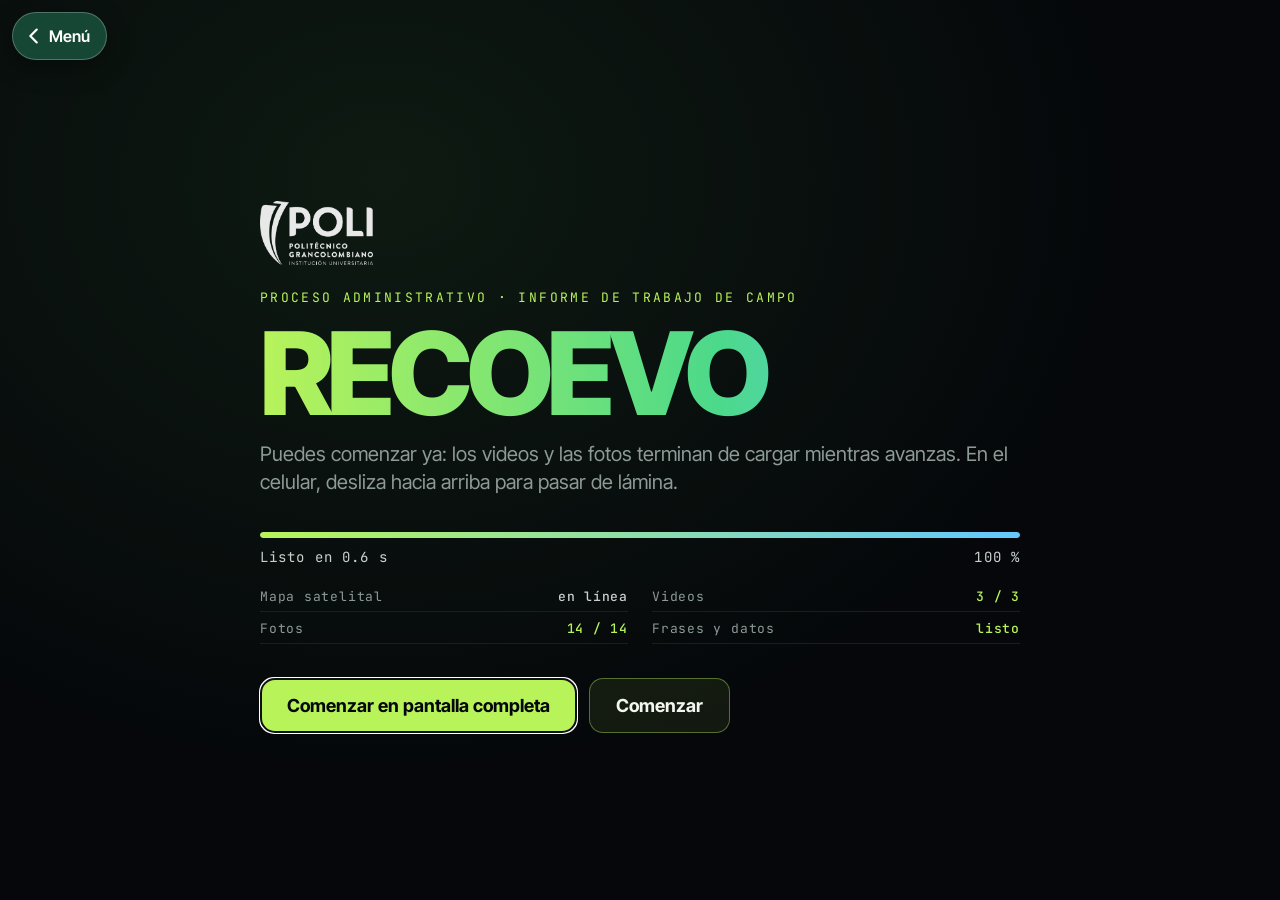
==== commit 49211a6e: "Celular: el precio y el logo ya no se montan; ficha y recorrido debajo del encabezado - Visor 3D: en" ====
--- a/estudio-campo/index.html
+++ b/estudio-campo/index.html
@@ -322,6 +322,10 @@
 .volver-menu svg{width:22px;height:22px;fill:none;stroke:currentColor;stroke-width:2.4;stroke-linecap:round;stroke-linejoin:round}
 .volver-menu:active{transform:scale(.95)}
 .reveal .controls{z-index:30}
+/* pantalla de carga: deja espacio arriba para el botón «Menú» y se puede desplazar si la pantalla es baja (celular acostado) */
+#loader{overflow-y:auto;align-items:flex-start;padding:76px 0 24px}
+#loader .box{margin:auto 0}
+@media (max-height:560px){#loader{padding-top:70px}#loader .ld-logo{height:40px;margin-bottom:12px}#loader .brand{font-size:56px}#loader .sub{margin-top:8px}#loader .bar{margin-top:14px}#loader ul{display:none}#loader .go{margin-top:14px}#loader button{padding:12px 20px;font-size:16px}}
 </style>
 </head>
 <body>
@@ -1428,7 +1432,7 @@
     done.t = tot.t; done.v = tot.v; done.i = tot.i; done.a = tot.a;
   }
   done.w = 1; prog(`Listo en ${((performance.now() - T0) / 1000).toFixed(1)} s`);
-  if ($("ldfs")) $("ldfs").focus();
+  if ($("ldfs")) $("ldfs").focus({ preventScroll: true });
 }
 async function warmMap() {
   await initMap(); map.resize();
